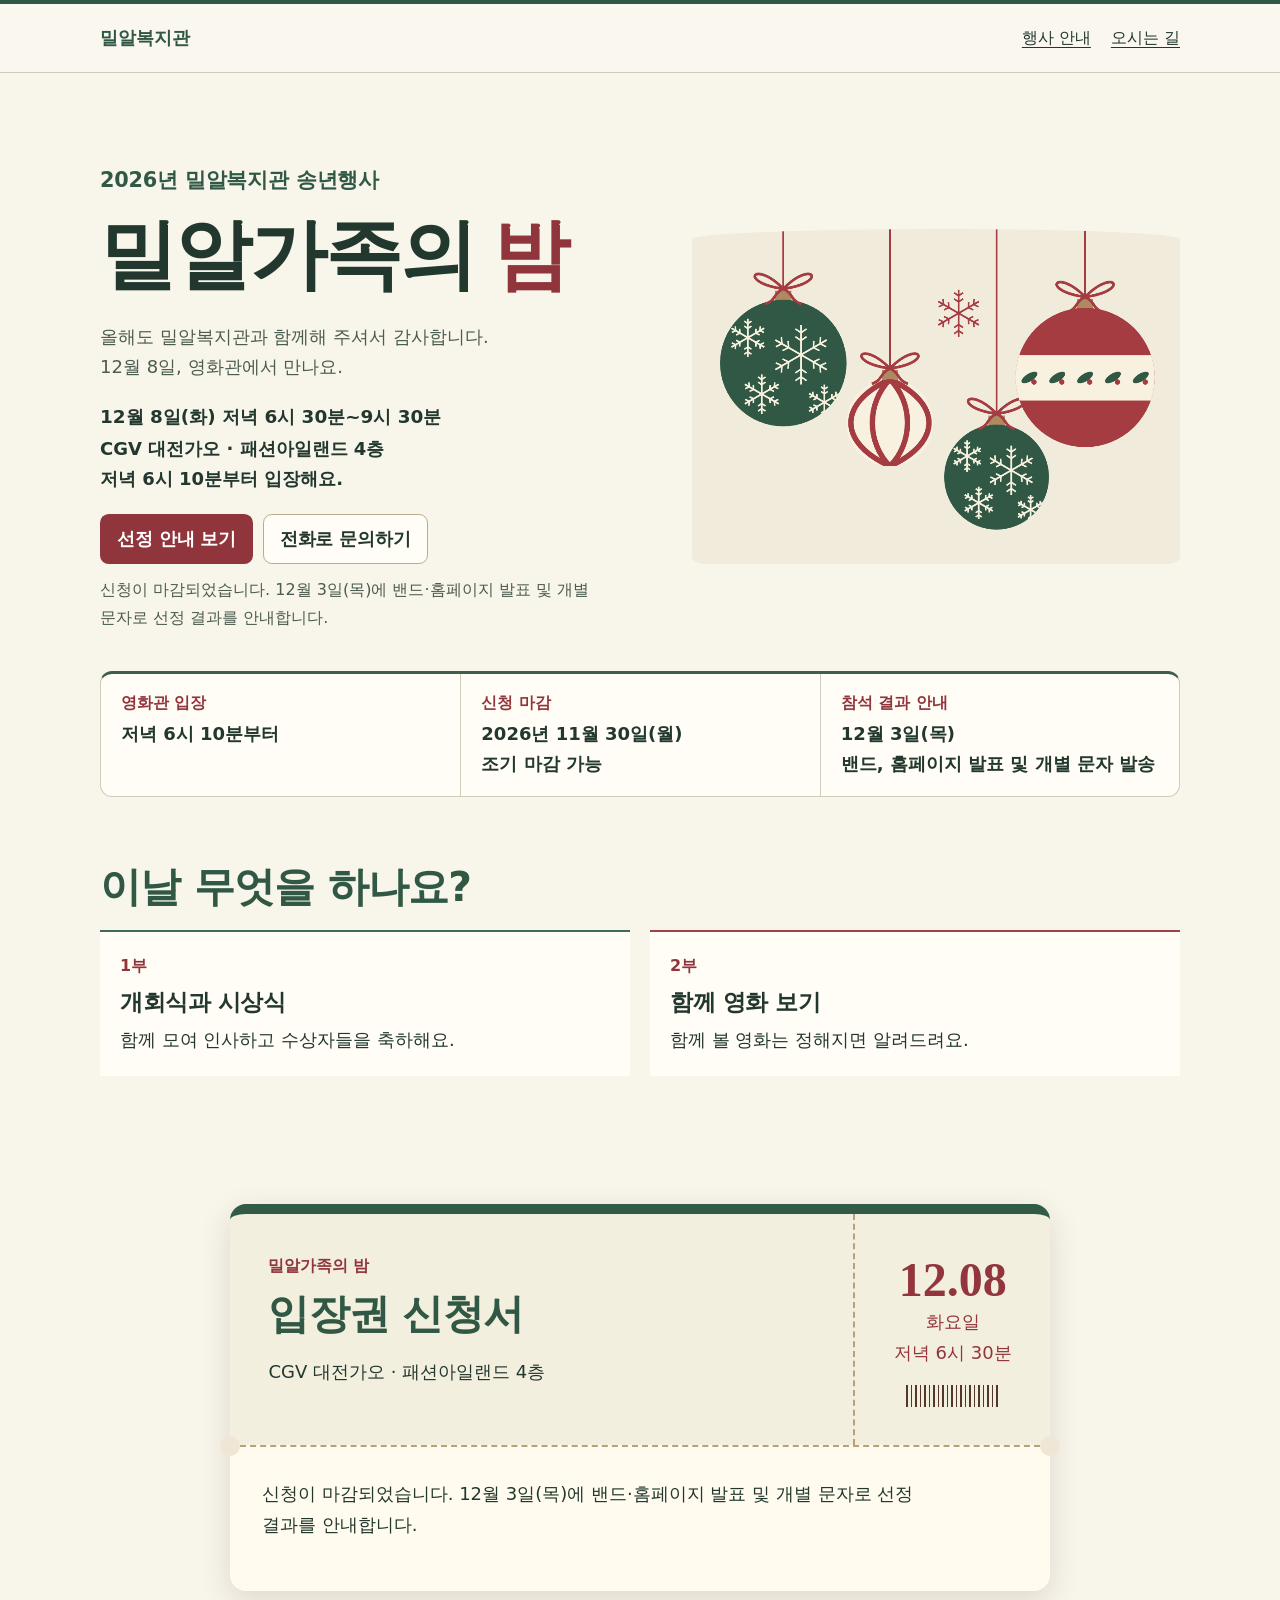
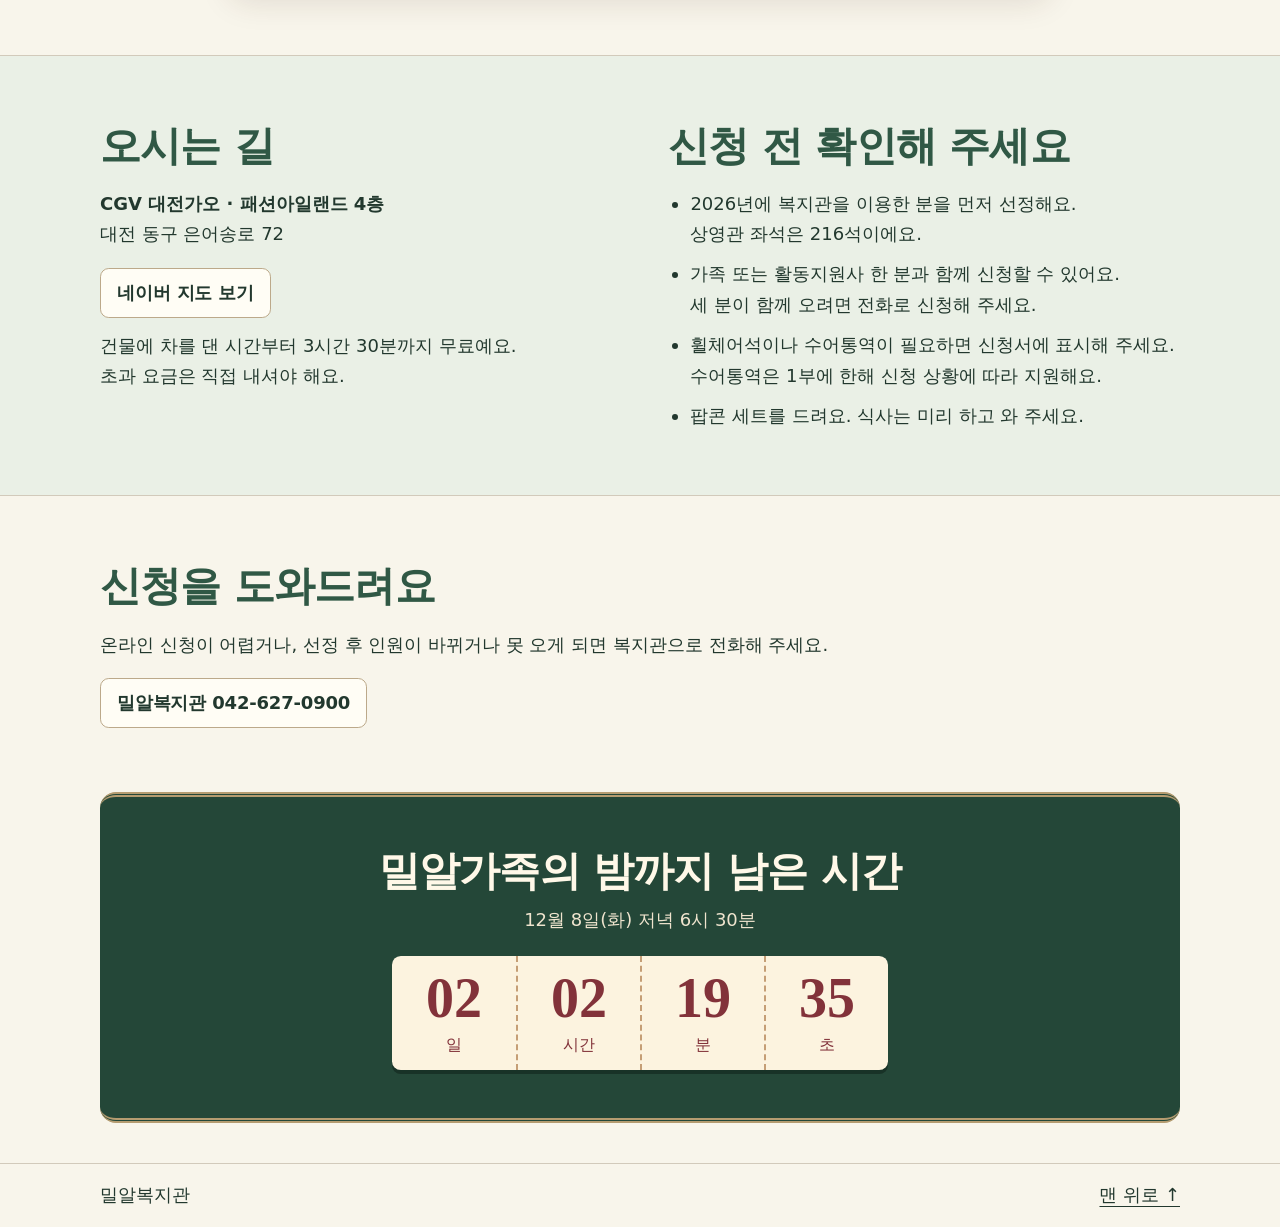
==== index.html @ 3f41487d "Add files via upload" ====
<!doctype html>
<html lang="ko">
<head>
<meta charset="utf-8">
<meta name="viewport" content="width=device-width, initial-scale=1">
<meta name="theme-color" content="#f8f3e9">
<title>밀알가족의 밤 | 밀알복지관</title>
<meta name="description" content="2026년 12월 8일, CGV 대전가오에서 열리는 밀알복지관 송년행사에 초대합니다.">
<link rel="stylesheet" href="./style.css">
<script defer src="./registration.js"></script>
<script defer src="./winter.js"></script>
<script defer src="./media.js"></script>
</head>
<body>
<a class="skip" href="#main">본문으로 건너뛰기</a>
<header><div class="wrap top">
<a class="brand" href="#main">밀알복지관</a>
<nav aria-label="행사 메뉴"><a href="#event">행사 안내</a><a href="#media" id="media-link" hidden>올해, 밀알에서</a><a href="#visit">오시는 길</a></nav>
</div></header>
<main id="main">
<section class="hero wrap" aria-labelledby="title">
<div class="intro">
<p class="eyebrow">2026년 밀알복지관 송년행사</p>
<h1 id="title">밀알가족의 <em>밤</em></h1>
<p class="welcome">올해도 밀알복지관과 함께해 주셔서 감사합니다.<br>12월 8일, 영화관에서 만나요.</p>
<p class="when"><time datetime="2026-12-08">12월 8일(화)</time> <span class="phrase">저녁 6시 30분~9시 30분</span></p>
<p class="where"><span class="phrase">CGV 대전가오</span> · <span class="phrase">패션아일랜드 4층</span><br>저녁 6시 10분부터 입장해요.</p>
<div class="actions"><a class="button primary" id="apply-link" href="#apply">참가 신청하기</a><a class="button outline" href="#contact">전화로 문의하기</a></div>
<p class="deadline">신청은 <strong>2026년 11월 30일(월)</strong>까지 받아요.</p>
</div>
<div class="art" id="cover">
<canvas id="ornaments" width="1080" height="740" aria-hidden="true"></canvas><span class="falling-snow" aria-hidden="true"><i style="--x:7%;--duration:18s;--delay:-2s;--size:4px;--rest:15%"></i><i style="--x:18%;--duration:21s;--delay:-13s;--size:5px;--rest:63%"></i><i style="--x:34%;--duration:19s;--delay:-5s;--size:3px;--rest:27%"></i><i style="--x:46%;--duration:23s;--delay:-18s;--size:4px;--rest:79%"></i><i style="--x:61%;--duration:22s;--delay:-9s;--size:5px;--rest:42%"></i><i style="--x:73%;--duration:18s;--delay:-3s;--size:3px;--rest:19%"></i><i style="--x:86%;--duration:25s;--delay:-17s;--size:4px;--rest:68%"></i><i style="--x:94%;--duration:20s;--delay:-11s;--size:4px;--rest:52%"></i><i style="--x:25%;--duration:22s;--delay:-17s;--size:4px;--rest:75%"></i><i style="--x:53%;--duration:21s;--delay:-8s;--size:4px;--rest:35%"></i><i style="--x:79%;--duration:24s;--delay:-5s;--size:4px;--rest:22%"></i></span>
</div>
</section>
<div class="wrap"><dl class="strip">
<div><dt>영화관 입장</dt><dd>저녁 6시 10분부터</dd></div>
<div><dt>신청 마감</dt><dd><span class="phrase">2026년 11월 30일(월)</span><br>조기 마감 가능</dd></div>
<div><dt>참석 결과 안내</dt><dd><span class="phrase">12월 3일(목)</span><br><span class="phrase">밴드, 홈페이지 발표</span> 및 <span class="phrase">개별 문자 발송</span></dd></div>
</dl></div>
<section class="section wrap" id="event">
<h2>이날 무엇을 하나요?</h2>
<div class="program">
<article><p class="eyebrow">1부</p><h3>개회식과 시상식</h3><p>함께 모여 인사하고 수상자들을 축하해요.</p></article>
<article><p class="eyebrow">2부</p><h3>함께 영화 보기</h3><p id="movie">함께 볼 영화는 정해지면 알려드려요.</p></article>
</div>
</section>
<section class="ticket" id="apply" aria-labelledby="apply-title"><div class="ticket-head"><div><p class="eyebrow">밀알가족의 밤</p><h2 id="apply-title">입장권 신청서</h2><p><span class="phrase">CGV 대전가오</span> · <span class="phrase">패션아일랜드 4층</span></p></div><div class="stub"><strong>12.08</strong><span>화요일</span><span>저녁 6시 30분</span><i aria-hidden="true"></i></div></div><div class="ticket-body"><p id="notice">올해 이용자를 먼저 선정해요. 12월 3일(목)에 밴드와 홈페이지에서 선정 결과를 확인할 수 있어요.<br>개별 문자도 보내드립니다.</p><form id="form-area" method="post" action="https://docs.google.com/forms/d/e/1FAIpQLSfbPXHgrAnpJnj77g9psraNRPGkMZUX_kT_nBM9PHZuruNJgg/formResponse"><input type="hidden" name="pageHistory" value="0"><input type="hidden" name="continue" value="1"><section class="fields"><h3>이용자 정보</h3><label class="field">1. 이용자 이름 (필수)<small></small><input type="text" name="entry.530636444" required></label><label class="field">2. 이용자 장애유형 (필수)<small>해당 없는 경우 ‘비장애’ 또는 ‘해당없음’이라고 표기바랍니다.</small><input type="text" name="entry.1333711119" required></label><label class="field">3. 이용자 생년월일 (필수)<small>예시) 1900.00.00 (동명이인 확인을 위함입니다. 정확하게 기재해주세요.)</small><input type="text" name="entry.592174419" required></label><label class="field">4. 이용자 연락처 (필수)<small>예시) 010-0000-0000 · 선정 결과, 기타 안내 사항을 받기 위한 연락처입니다.<br>잘못된 기재로 인한 불이익은 책임지지 않습니다.<br>문자 받을 번호를 한 번 더 확인해 주세요.</small><input type="tel" name="entry.850321320" required></label><fieldset><legend>5. 올해(2026년) 복지관 이용경험 (필수)</legend><label class="choice"><input type="radio" name="entry.1693191217" value="있다" required>있다</label><label class="choice"><input type="radio" name="entry.1693191217" value="없다" required>없다</label><label class="choice"><input type="radio" name="entry.1693191217" value="과거(~2025년) 이용경험이 있다(*선정시 우선순위에서 제외될 수 있습니다.)" required>과거(~2025년) 이용경험이 있다(*선정시 우선순위에서 제외될 수 있습니다.)</label></fieldset></section><section class="fields"><h3>참석 인원</h3><fieldset><legend>6. 참석인원 (필수)</legend><label class="choice"><input type="radio" name="entry.1695488251" value="1명" required>1명</label><label class="choice"><input type="radio" name="entry.1695488251" value="2명" required>2명</label></fieldset><p>세 분이 함께 오려면 복지관으로 전화해 주세요.</p><div id="companion"><fieldset><legend>6-1. 참석자(동행인 참석 여부) · 참석자에 모두 체크해 주세요. (최대 2명)</legend><label class="choice"><input type="checkbox" name="entry.256684460" value="본인">본인</label><label class="choice"><input type="checkbox" name="entry.256684460" value="가족">가족</label><label class="choice"><input type="checkbox" name="entry.256684460" value="활동지원사">활동지원사</label></fieldset><label class="field">6-2. 동행인 성명 및 관계 (선택)<small>예시1) 홍길동, 아버지 · 예시2) 김선녀, 활동지원사</small><input type="text" name="entry.2104585" ></label><label class="field">6-3. 동행인 연락처 (선택)<small>예시) 010-0000-0000 · 선정 결과, 기타 안내 사항을 받기 위한 연락처입니다.<br>잘못된 기재로 인한 불이익은 책임지지 않습니다.</small><input type="tel" name="entry.1223029764" ></label></div></section><section class="fields"><h3>편의지원과 작성자</h3><fieldset><legend>7. 편의제공 선택 (선택)</legend><label class="choice"><input type="radio" name="entry.1217678221" value="휠체어석 희망" >휠체어석 희망</label><label class="choice"><input type="radio" name="entry.1217678221" value="수어통역 지원(본 행사 1부에 한하여 제공 / 영화 상영시 지원 불가)" >수어통역 지원(본 행사 1부에 한하여 제공 / 영화 상영시 지원 불가)</label><label class="choice"><input type="radio" name="entry.1217678221" value="__other_option__">기타</label><label class="field">기타 내용<input name="entry.1217678221.other_option_response" data-other="entry.1217678221" disabled></label></fieldset><p>상영관 내 휠체어석 선택 시 원활한 입·퇴장을 위하여 부득이하게 앞 좌석에 배치될 수 있으니,<br>양해 부탁드립니다. 수어통역 지원은 접수 결과에 따라 변경될 수 있습니다.<br>기타 사항 요청 시 상황에 따라 제공이 어려울 수 있습니다.</p><fieldset><legend>신청서 작성자 (신청 관련 추가 확인 필요시 연락하기 위함입니다.) (필수)</legend><label class="choice"><input type="radio" name="entry.705090233" value="본인(이용자)" required>본인(이용자)</label><label class="choice"><input type="radio" name="entry.705090233" value="동행인(가족 또는 활동지원사)" required>동행인(가족 또는 활동지원사)</label><label class="choice"><input type="radio" name="entry.705090233" value="__other_option__">기타</label><label class="field">기타 내용<input name="entry.705090233.other_option_response" data-other="entry.705090233" disabled></label></fieldset></section><section class="fields"><h3>동의 안내</h3><p><strong>개인정보 수집 및 활용에 대한 안내</strong><br>개인정보 수집 주체: 밀알복지관<br>개인정보 수집항목: 성명, 연락처, 장애유형, 동행인 정보 등 기타 신청을 위한 필수정보<br>개인정보 수집 및 활용목적: 참여자 접수, 선정, 참석자 개별 안내<br>개인정보 보유 및 이용기간: 수집일 ~ 목적달성시</p><p>상기 동의를 거부할 권리가 있으나, 수집 및 활용에 동의하지 않을 경우 ‘밀알가족의 밤’ 참석이 불가합니다.</p><fieldset><legend>개인정보 수집과 이용에 동의하나요? (필수)</legend><label class="choice"><input type="radio" name="entry.174394973" value="네, 동의합니다." required>네, 동의합니다.</label><label class="choice"><input type="radio" name="entry.174394973" value="아니요, 동의하지 않습니다." required>아니요, 동의하지 않습니다.</label></fieldset><details><summary>사진 촬영·배포 및 판권 안내 전문 보기</summary><ol>
<li>본인은 촬영된 사진(들)을 홍보 및 첨부자료로 사용하는 것을 동의합니다.</li>
<li>본인은 촬영자나 촬영된 사진을 소유한 밀알복지관에 어떤 매체(인터넷, 신문, 잡지, 기타 매체 등)에 글, 그림 또는 전체나 일부로 사용되는 등 사용 및 배포 방법이나 형태 그리고 국적에 관계없이 사진(들)을 사용할 권리(소유 및 저작, 판권 등을 포함)를 부여합니다.</li>
<li>본인은 이 사진(들)의 판권 및 소유권을 주장하지 않는다는 점에 대해 동의하며, 상기 내용에 의거 모든 소유권 및 저작 및 판권 등이 밀알복지관에 있음을 인정합니다.</li>
<li>본인은 위의 내용에 따라 추후 초상권과 관련하여, 밀알복지관을 상대로 일체의 소송을 제기하지 않을 것에 대해 동의합니다.(단, 본인의 개인사유로 인한 삭제요청 시에는 가능합니다.)</li></ol></details><fieldset><legend>사진 촬영·활용에 동의하나요? (선택)</legend><label class="choice"><input type="radio" name="entry.2069419241" value="네, 동의합니다." >네, 동의합니다.</label><label class="choice"><input type="radio" name="entry.2069419241" value="아니오, 동의하지 않습니다." >아니오, 동의하지 않습니다.</label></fieldset></section><section class="fields"><h3>행사 유의사항 확인 (필수)</h3><p>행사 진행에 대한 유의사항에 대해 확인하였으며, 이를 적극 준수할 것에 동의합니다.<br>해당 사항에 대해 미준수 시, 밀알가족의 밤 참여자 선정 시 및 선정 후에도<br>참여 대상에서 제외될 수 있음을 확인하였습니다.</p><label class="choice"><input type="checkbox" required name="entry.1217291641" value="네, 확인하였습니다.">주차는 입차 후 3시간 30분까지 무료이고 초과 요금은 직접 내요.</label><label class="choice"><input type="checkbox" required name="entry.350486902" value="네, 확인하였습니다.">이용자 한 명과 가족 또는 활동지원사 한 명까지 온라인으로 신청해요.</label><label class="choice"><input type="checkbox" required name="entry.524204542" value="네, 확인하였습니다.">간단히 식사하고 와 주세요. 팝콘 세트를 드려요.</label><label class="choice"><input type="checkbox" required name="entry.431354746" value="네, 확인하였습니다.">저녁 6시 10분부터 6시 30분 사이에 입장해요.</label><label class="choice"><input type="checkbox" required name="entry.263095926" value="네, 확인하였습니다."><span>선정된 이후 참석 인원이 줄거나 불참하면 반드시 기관에 연락해 주세요.<br>좌석 배치 변경과 대기자 안내를 위해 필요합니다.</span></label></section><p>다음 화면에서 복지관 신청서의 마지막 단계까지 진행해 주세요.</p><button class="button primary" type="submit">다음 단계로</button></form></div></section>
<section class="section media-bg" id="media" hidden><div class="wrap"><h2>올해, 밀알에서</h2><div id="gallery"></div></div></section>
<section class="section logistics"><div class="wrap two">
<div id="visit"><h2>오시는 길</h2><p><strong><span class="phrase">CGV 대전가오</span> · <span class="phrase">패션아일랜드 4층</span></strong><br>대전 동구 은어송로 72</p><a class="button outline" href="https://map.naver.com/p/search/CGV%20대전가오">네이버 지도 보기</a><p>건물에 차를 댄 시간부터 3시간 30분까지 무료예요.<br>초과 요금은 직접 내셔야 해요.</p></div>
<div><h2>신청 전 확인해 주세요</h2><ul>
<li>2026년에 복지관을 이용한 분을 먼저 선정해요.<br>상영관 좌석은 216석이에요.</li>
<li>가족 또는 활동지원사 한 분과 함께 신청할 수 있어요.<br>세 분이 함께 오려면 전화로 신청해 주세요.</li>
<li>휠체어석이나 수어통역이 필요하면 신청서에 표시해 주세요. 수어통역은 1부에 한해 신청 상황에 따라 지원해요.</li>
<li>팝콘 세트를 드려요. 식사는 미리 하고 와 주세요.</li>
</ul></div></div></section>
<section class="section wrap" id="contact">
<h2>신청을 도와드려요</h2>
<p>온라인 신청이 어렵거나, 선정 후 인원이 바뀌거나 못 오게 되면 복지관으로 전화해 주세요.</p>
<a class="button outline" href="tel:042-627-0900">밀알복지관 042-627-0900</a>
</section>
<section class="section wrap countdown" id="countdown"><h2>밀알가족의 밤까지 남은 시간</h2><time datetime="2026-12-08T18:30:00+09:00">12월 8일(화) 저녁 6시 30분</time><div id="clock" role="timer" aria-live="off" hidden><span class="clock-cell"><b></b><small>일</small></span><span class="clock-cell"><b></b><small>시간</small></span><span class="clock-cell"><b></b><small>분</small></span><span class="clock-cell"><b></b><small>초</small></span></div></section>
</main>
<footer><div class="wrap">밀알복지관 <a href="#main">맨 위로 ↑</a></div></footer>
</body>
</html>
---- style.css ----
:root {
  color-scheme: light;
  --paper: #f8f3e9;
  --ink: #282619;
  --muted: #5a5243;
  --brick: #812e28;
  --line: #ddcdb5;
  --white: #fffcf6;
}
* { box-sizing: border-box; }
html { scroll-padding-top: 1.5rem; }
body {
  margin: 0;
  background: var(--paper);
  color: var(--ink);
  font: 1.125rem/1.7 "Noto Sans KR", "Malgun Gothic", "Apple SD Gothic Neo", system-ui, sans-serif;
  font-stretch: normal;
  letter-spacing: 0;
  word-break: keep-all;
  overflow-wrap: anywhere;
}
[hidden] { display: none !important; }
a { color: inherit; text-underline-offset: .25em; }
a:focus-visible, video:focus-visible { outline: 3px solid #195754; outline-offset: 4px; }
.skip { position: absolute; top: 0; left: 1rem; transform: translateY(-110%); background: white; padding: .5rem; z-index: 2; }
.skip:focus { transform: none; }
.wrap { width: min(1080px, calc(100% - 3rem)); margin-inline: auto; }
header { border-bottom: 1px solid var(--line); }
.top { min-height: 68px; display: flex; align-items: center; justify-content: space-between; gap: .75rem 1.5rem; flex-wrap: wrap; }
.brand { font-weight: 800; text-decoration: none; color: var(--brick); }
nav { display: flex; gap: .25rem 1.25rem; flex-wrap: wrap; }
nav a { font-size: 1rem; min-height: 44px; display: inline-flex; align-items: center; }
.hero { display: grid; grid-template-columns: 1.08fr 1fr; align-items: center; gap: clamp(2rem, 5vw, 5rem); padding-block: clamp(2.5rem, 7vw, 5.75rem) 2.5rem; }
.eyebrow { font-weight: 750; color: var(--brick); font-size: 1rem; margin: 0 0 .5rem; }
h1, h2, h3, p { margin-top: 0; }
h1, h2, h3 { line-height: 1.3; letter-spacing: -.02em; text-wrap: balance; }
h1 { letter-spacing: -.025em; }
.eyebrow, .button, .fields legend { letter-spacing: -.01em; }
.when, .strip dd, .stub, .clock-cell { font-variant-numeric: tabular-nums; }
h1 { font-size: clamp(2.65rem, 6vw, 5.45rem); margin-bottom: 1rem; }
h1 em { color: var(--brick); font-style: normal; }
h2 { font-size: clamp(1.8rem, 4vw, 2.55rem); margin-bottom: 1rem; }
h3 { font-size: 1.45rem; margin-bottom: .5rem; }
.welcome { color: var(--muted); }
.when { font-size: 1.15rem; font-weight: 800; margin-bottom: .1rem; }
.where { margin-bottom: 1.2rem; font-weight: 650; }
.actions { display: flex; flex-wrap: wrap; gap: .6rem; }
.button { display: inline-flex; align-items: center; justify-content: center; gap: .55rem; min-height: 50px; padding: .55rem 1rem; border: 1px solid transparent; border-radius: .55rem; text-decoration: none; font-weight: 730; text-align: center; }
.primary { background: var(--brick); color: white; }
.primary:hover { background: #67221d; }
.outline { background: var(--white); border-color: #bca98a; }
.outline:hover { background: #f0e2ca; }
.deadline { margin: .75rem 0 0; color: var(--muted); font-size: 1rem; }
.art img { width: 100%; height: auto; display: block; border-radius: 1rem; }
.cinema { position: relative; aspect-ratio: 1.2; overflow: hidden; isolation: isolate; border: 1px solid #6d3c31; border-radius: 1rem; background: #402621; box-shadow: 0 16px 35px #51321822; }
.screen { position: absolute; inset: 16% 17% 27%; border: 6px solid #593b30; border-radius: 7px; overflow: hidden; background: #f4d89f; }
.screen i { position: absolute; width: 24%; aspect-ratio: 1; top: 18%; left: 39%; border-radius: 50%; background: #f9ebbf; }
.screen b { position: absolute; inset: 40% -15% -28%; background: #a96e50; clip-path: polygon(0 77%, 29% 22%, 46% 42%, 64% 12%, 100% 62%, 100% 100%, 0 100%); }
.curtain { position: absolute; top: 0; bottom: 13%; width: 26%; background: repeating-linear-gradient(86deg,#6e2927 0 23px,#782d29 23px 44px,#642323 44px 49px); clip-path: polygon(0 0,100% 0,83% 37%,64% 63%,57% 100%,0 100%); }
.right { right: 0; transform: scaleX(-1); }
.seats { position: absolute; inset: auto 12% -4%; display: flex; gap: 4%; height: 23%; justify-content: center; }
.seats span { width: 23%; background: #70322b; border: 4px solid #321d1b; border-radius: 42% 42% 12% 12%; }
.seats span:nth-child(even) { background: #8a4033; }
.strip { display: grid; grid-template-columns: repeat(3, 1fr); margin: 0; background: var(--white); border: 1px solid var(--line); border-radius: .75rem; }
.strip div { padding: 1rem 1.25rem; }
.strip div + div { border-left: 1px solid var(--line); }
dt { color: var(--brick); font-weight: 750; font-size: .98rem; }
dd { margin: .15rem 0 0; font-weight: 700; }
.section { padding-block: clamp(2rem, 5vw, 4rem); }
.program, .two { display: grid; grid-template-columns: repeat(2, minmax(0, 1fr)); gap: 1.25rem; }
.program article { border-top: 2px solid #b27960; background: var(--white); padding: 1.25rem; }
.program article p:last-child { margin-bottom: 0; }
.logistics, .media-bg { border-block: 1px solid var(--line); background: #f2e8d8; }
.two { gap: 2rem 3.5rem; }
#visit .button { margin-bottom: .8rem; }
ul { padding-left: 1.4rem; margin-block: 0; }
li + li { margin-top: .6rem; }
#gallery { display: grid; grid-template-columns: repeat(auto-fit, minmax(min(100%, 280px), 1fr)); gap: 1.25rem; }
figure { margin: 0; min-width: 0; }
figure img, video { display: block; width: 100%; border-radius: .6rem; height: auto; background: #312620; }
figcaption { margin-top: .45rem; }
footer { border-top: 1px solid var(--line); }
footer .wrap { display: flex; justify-content: space-between; gap: 1rem; padding-block: 1rem; }
@media (max-width: 690px) {
  .wrap { width: calc(100% - 2rem); }
  .hero, .strip, .program, .two { grid-template-columns: 1fr; }
  .hero { gap: 1.5rem; }
  .strip div + div { border-left: 0; border-top: 1px solid var(--line); }
}
@media (max-width: 360px) {
  .actions .button { width: 100%; }
}

.booking { background: #f0e6d6; }
.booking header { background: var(--paper); }
.ticket { width: min(820px, calc(100% - 2rem)); margin: clamp(1rem, 5vw, 4rem) auto; background: #fffbef; border-radius: 1rem; box-shadow: 0 10px 32px #45241922; }
.ticket-head { display: grid; grid-template-columns: minmax(0, 1fr) auto; align-items: stretch; border-top: .65rem solid var(--brick); border-radius: 1rem 1rem 0 0; }
.ticket-head > div { padding: clamp(.9rem, 4vw, 2.4rem); }
.ticket h1 { font-size: clamp(2rem, 5vw, 3.6rem); }
.ticket-head p:last-child { margin: 0; }
.stub { border-left: 2px dashed #bd9f76; color: var(--brick); display: flex; align-items: center; justify-content: center; flex-direction: column; }
.stub strong { font: bold clamp(1.65rem, 4vw, 3rem) Georgia, serif; }
.stub i { width: 80%; height: 1.4rem; margin-top: 1rem; background: repeating-linear-gradient(90deg,#53372b 0 2px,transparent 2px 5px,#53372b 5px 6px,transparent 6px 9px); }
.ticket-body { position: relative; border-top: 2px dashed #bd9f76; padding: clamp(.75rem, 3vw, 2rem); }
.ticket-body::before,.ticket-body::after { content: ''; position: absolute; top: -11px; width: 20px; height: 20px; border-radius: 50%; background: #f0e6d6; }
.ticket-body::before { left: -10px; } .ticket-body::after { right: -10px; }
.ticket iframe { width: 100%; height: 78vh; min-height: 410px; display: block; border: 1px solid var(--line); margin: 1rem 0; background: white; }
@media(max-width:480px){.stub{font-size:.9rem}.ticket-head>div{padding:.85rem}.ticket{width:calc(100% - 1rem)}}

.fields { margin: 1.7rem 0; padding: 1rem 0; border-top: 1px solid var(--line); }
.fields h3 { color: var(--brick); }
.field, .choice { display: block; margin: .5rem 0; }
.field small { display: block; color: var(--muted); }
.field input { display: block; width: min(100%, 32rem); padding: .65rem; font: inherit; border: 1px solid #917f68; border-radius: .4rem; }
.fields fieldset { border: 0; padding: 0; margin: 1.4rem 0; min-width: 0; }
.fields legend { font-weight: 750; }
.choice { padding: .5rem; border: 1px solid var(--line); border-radius: .4rem; }
.choice input { width: 1.15rem; height: 1.15rem; margin-right: .7rem; accent-color: var(--brick); }
.choice:has(:checked) { background: #f2e6ce; }
.ticket button { font: inherit; font-weight: bold; cursor: pointer; }

.countdown {
  margin-bottom: 2.5rem; padding: clamp(1.4rem, 5vw, 3rem) .75rem;
  text-align: center; border-radius: 1rem; color: #fff6df; background: #542b2a;
  border-block: 5px double #d4ad82;
}
.countdown h2 { margin-bottom: .4rem; }
.countdown time { color: #f0d4b0; }
#clock {
  display: grid; grid-template-columns: repeat(4, minmax(0, 1fr));
  width: min(100%, 31rem); margin: 1.3rem auto 0; border-radius: .55rem;
  background: #fff3d9; color: #572a28; box-shadow: 0 4px 0 #341c1b;
}
.clock-cell { padding: .65rem .1rem; }
.clock-cell + .clock-cell { border-left: 2px dashed #c59e76; }
.clock-cell b { display: block; font: bold clamp(1.85rem, 7vw, 3.5rem)/1.12 Georgia, serif; font-variant-numeric: lining-nums tabular-nums; }
.clock-cell small { font-size: 1rem; }
#clock.event-status { display: block; padding: .8rem; font-weight: bold; }

/* Winter invitation */
:root { --paper:#f8f5eb; --white:#fffdf5; --ink:#22382e; --muted:#4c5c50; --brick:#91353c; --line:#d2cabb; }
header { background:#faf7ef; border-top:4px solid #305845; }
.brand, .intro .eyebrow, h2, .fields legend { color:#305845; }
.intro .eyebrow { font-size:clamp(1.125rem,1.8vw,1.3rem); }
.hero h1 { font-family:"Nanum Myeongjo","Batang","AppleMyungjo",serif; }
#ornaments { display:block; width:100%; height:auto; background:#f1ebdc; border-radius:52% 48% 3% 3% / 3% 3% 2% 2%; }
.strip { border-top:3px solid #405d49; }
.program article { border-top-color:#416a53; }
.program article:nth-child(2) { border-top-color:#9d4248; }
.logistics,.media-bg { background:#eaf0e6; }
.ticket { background:#fffbef; }
.ticket-head { background:#f3efdf; border-top-color:#315b47; }
.stub { color:#92353c; }
.choice:has(:checked) { background:#e4eddf; border-color:#51745b; }
.fields h3 { color:#315b47; }
.countdown { background:#244738; color:#fff8e8; border-color:#b59c70; }
.countdown h2 { color:#fff8e8; }
.countdown time { color:#efe4ce; }
#clock { background:#fcf3df; color:#82323a; box-shadow:0 4px 0 #183227; }

#cover { position: relative; }
.falling-snow { position: absolute; inset: 0; overflow: hidden; border-radius: inherit; pointer-events: none; }
.falling-snow i {
  position: absolute; top: -6%; left: var(--x); width: var(--size); height: var(--size);
  border-radius: 50%; background: #fffefa; box-shadow: 0 0 1px #799382;
  animation: snow-drift var(--duration) linear var(--delay) infinite;
}
@keyframes snow-drift {
  0% { top: -6%; transform: translateX(0); opacity: 0; }
  12% { opacity: .82; }
  55% { transform: translateX(9px); }
  88% { opacity: .82; }
  100% { top: 104%; transform: translateX(4px); opacity: 0; }
}
@media (prefers-reduced-motion: reduce) {
  .falling-snow i { animation: none; top: var(--rest); opacity: .75; }
}

/* Keep short schedule details together and wrap longer guidance by phrase. */
.phrase, .when time, .deadline strong { display: inline-block; max-width: 100%; }
.welcome, .where, .strip dd, .program p { text-wrap: balance; }
.ticket-body p, .fields small, .fields li, .choice, .logistics li, #contact p { text-wrap: pretty; }
.choice { display: grid; grid-template-columns: 1.25rem minmax(0, 1fr); align-items: start; gap: .55rem; }
.choice input { margin: .32rem 0 0; }
@media (max-width: 420px) {
  .when time { display: block; }
}
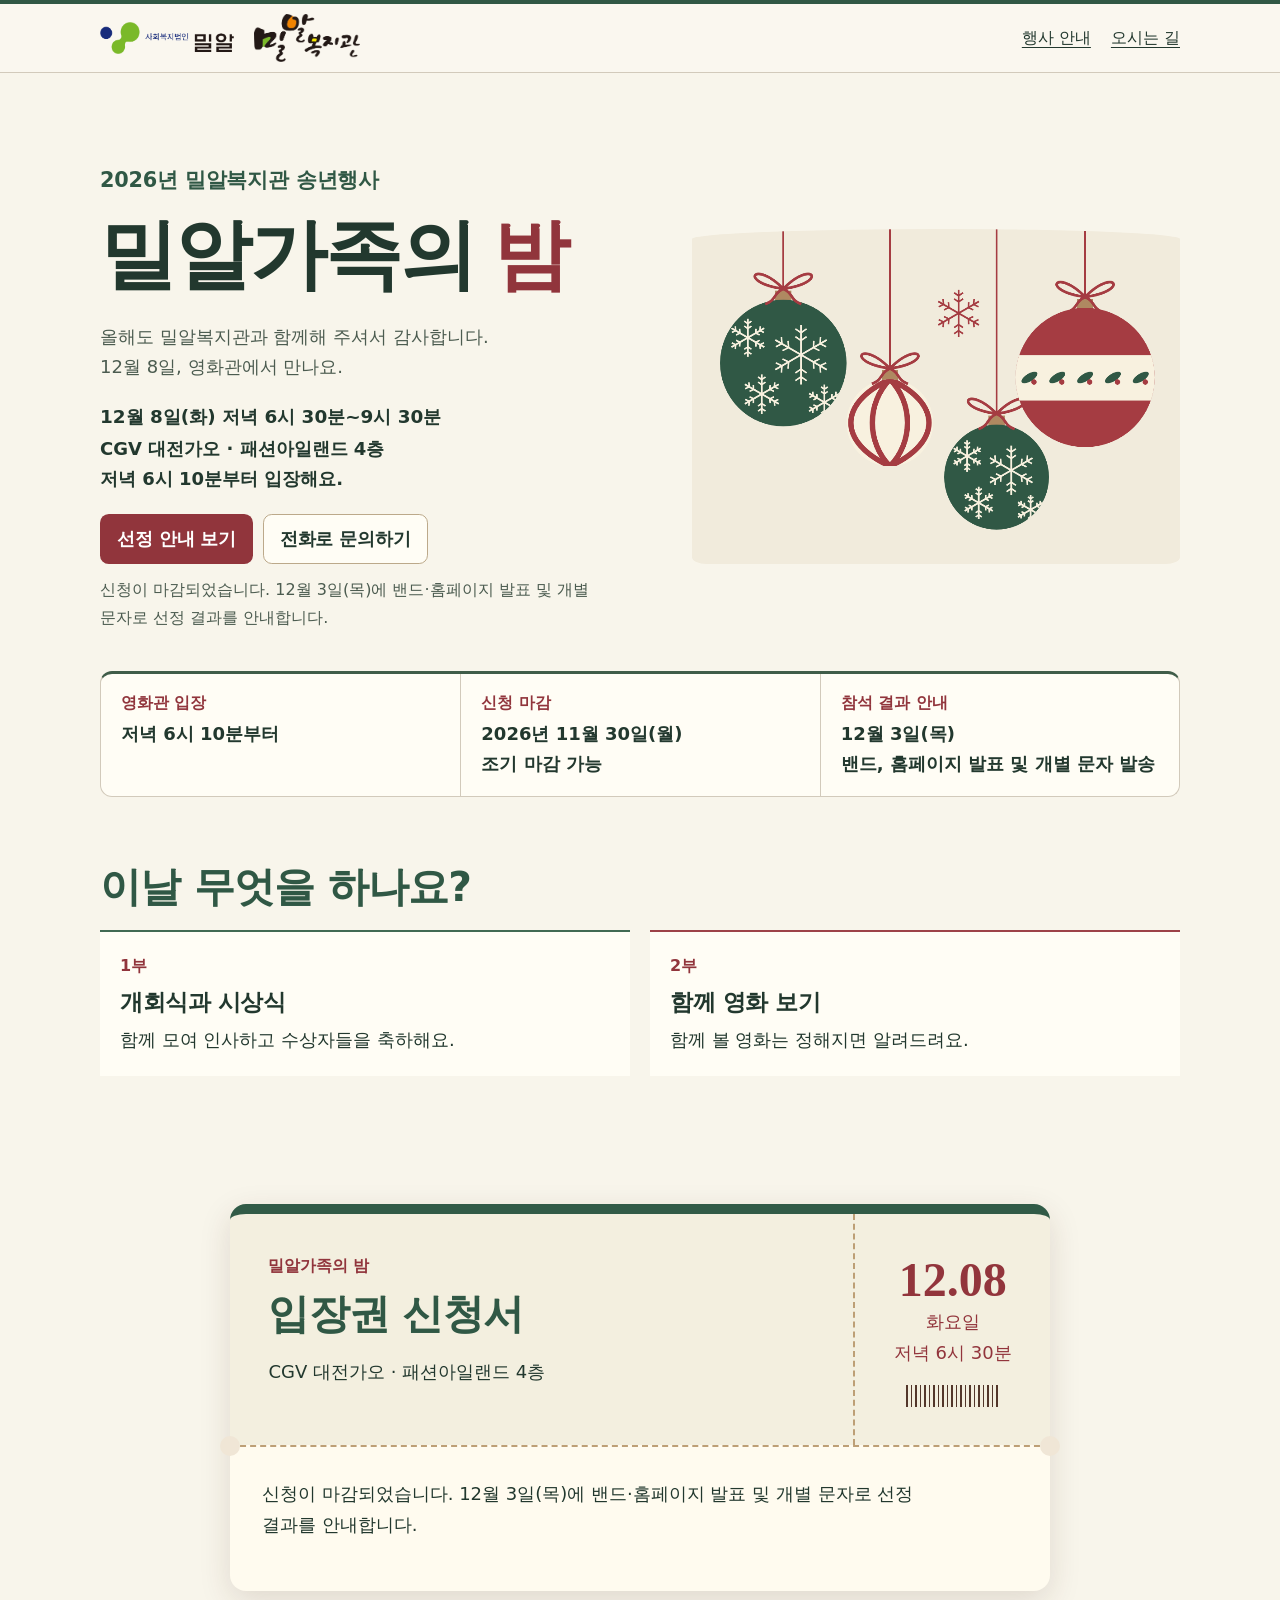
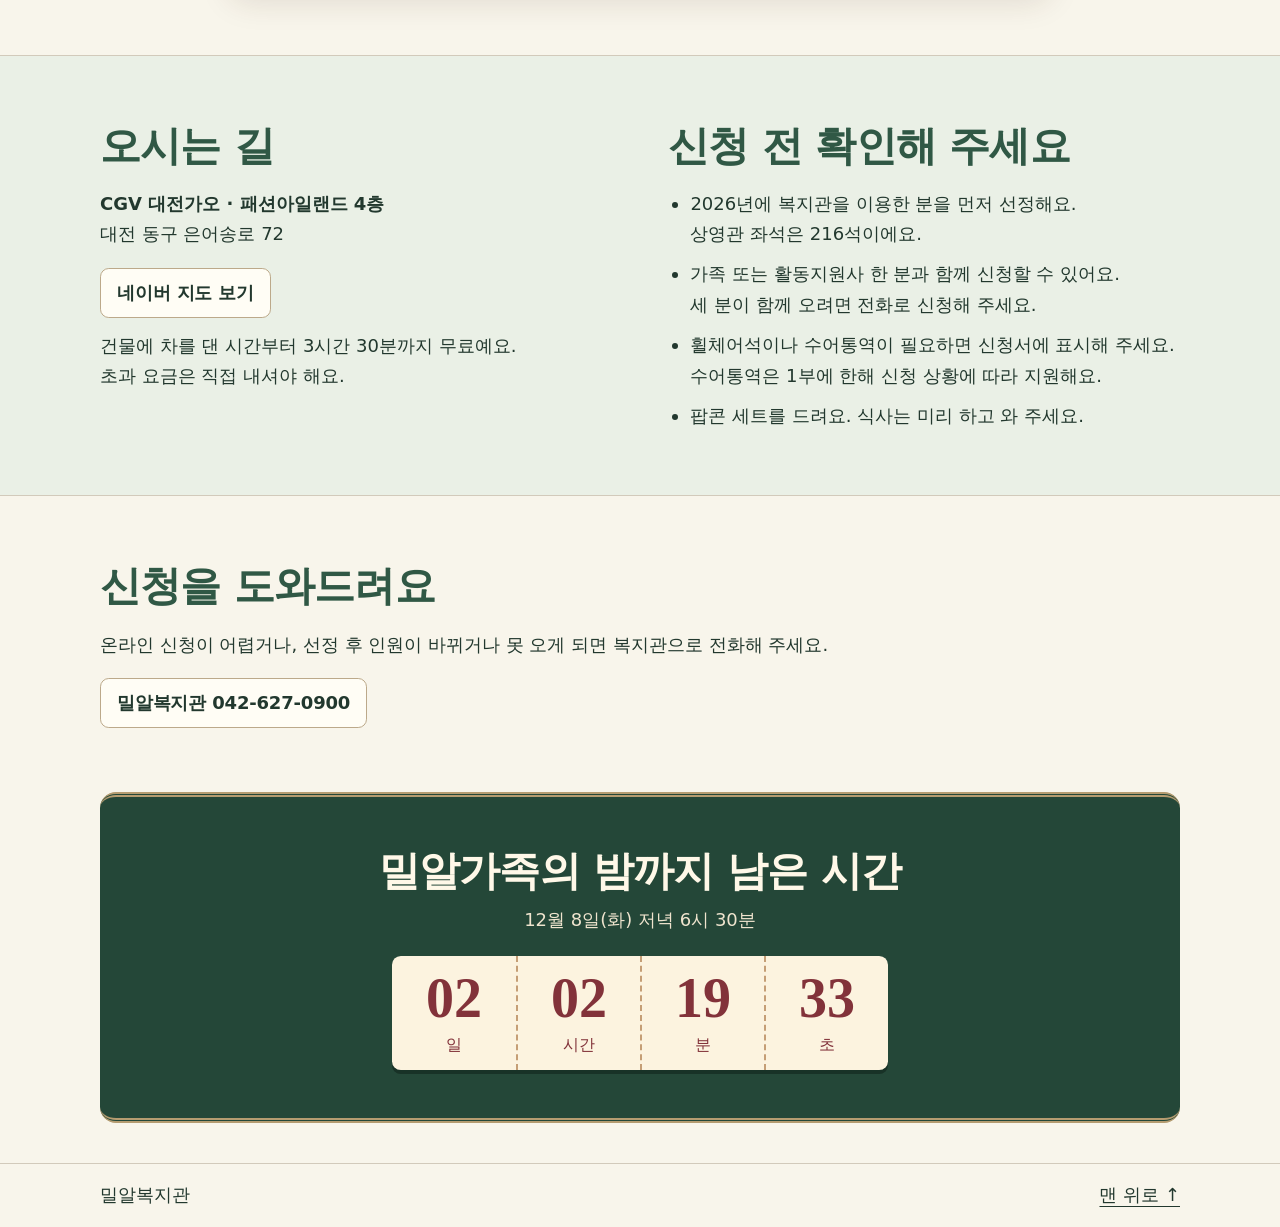
==== commit 7c3eba32: "Add files via upload" ====
--- a/index.html
+++ b/index.html
@@ -14,7 +14,7 @@
 <body>
 <a class="skip" href="#main">본문으로 건너뛰기</a>
 <header><div class="wrap top">
-<a class="brand" href="#main">밀알복지관</a>
+<a class="brand header-logos" href="#main"><img src="./milal-foundation.png" alt="사회복지법인 밀알"><img src="./milal-center.png" alt="밀알복지관"></a>
 <nav aria-label="행사 메뉴"><a href="#event">행사 안내</a><a href="#media" id="media-link" hidden>올해, 밀알에서</a><a href="#visit">오시는 길</a></nav>
 </div></header>
 <main id="main">
--- a/style.css
+++ b/style.css
@@ -185,3 +185,8 @@
 @media (max-width: 420px) {
   .when time { display: block; }
 }
+
+.header-logos { display:inline-flex; align-items:center; gap:clamp(.65rem, 2vw, 1.25rem); max-width:100%; min-height:48px; }
+.header-logos img { display:block; height:auto; object-fit:contain; }
+.header-logos img:first-child { width:clamp(94px, 22vw, 134px); }
+.header-logos img:last-child { width:clamp(82px, 18vw, 106px); }
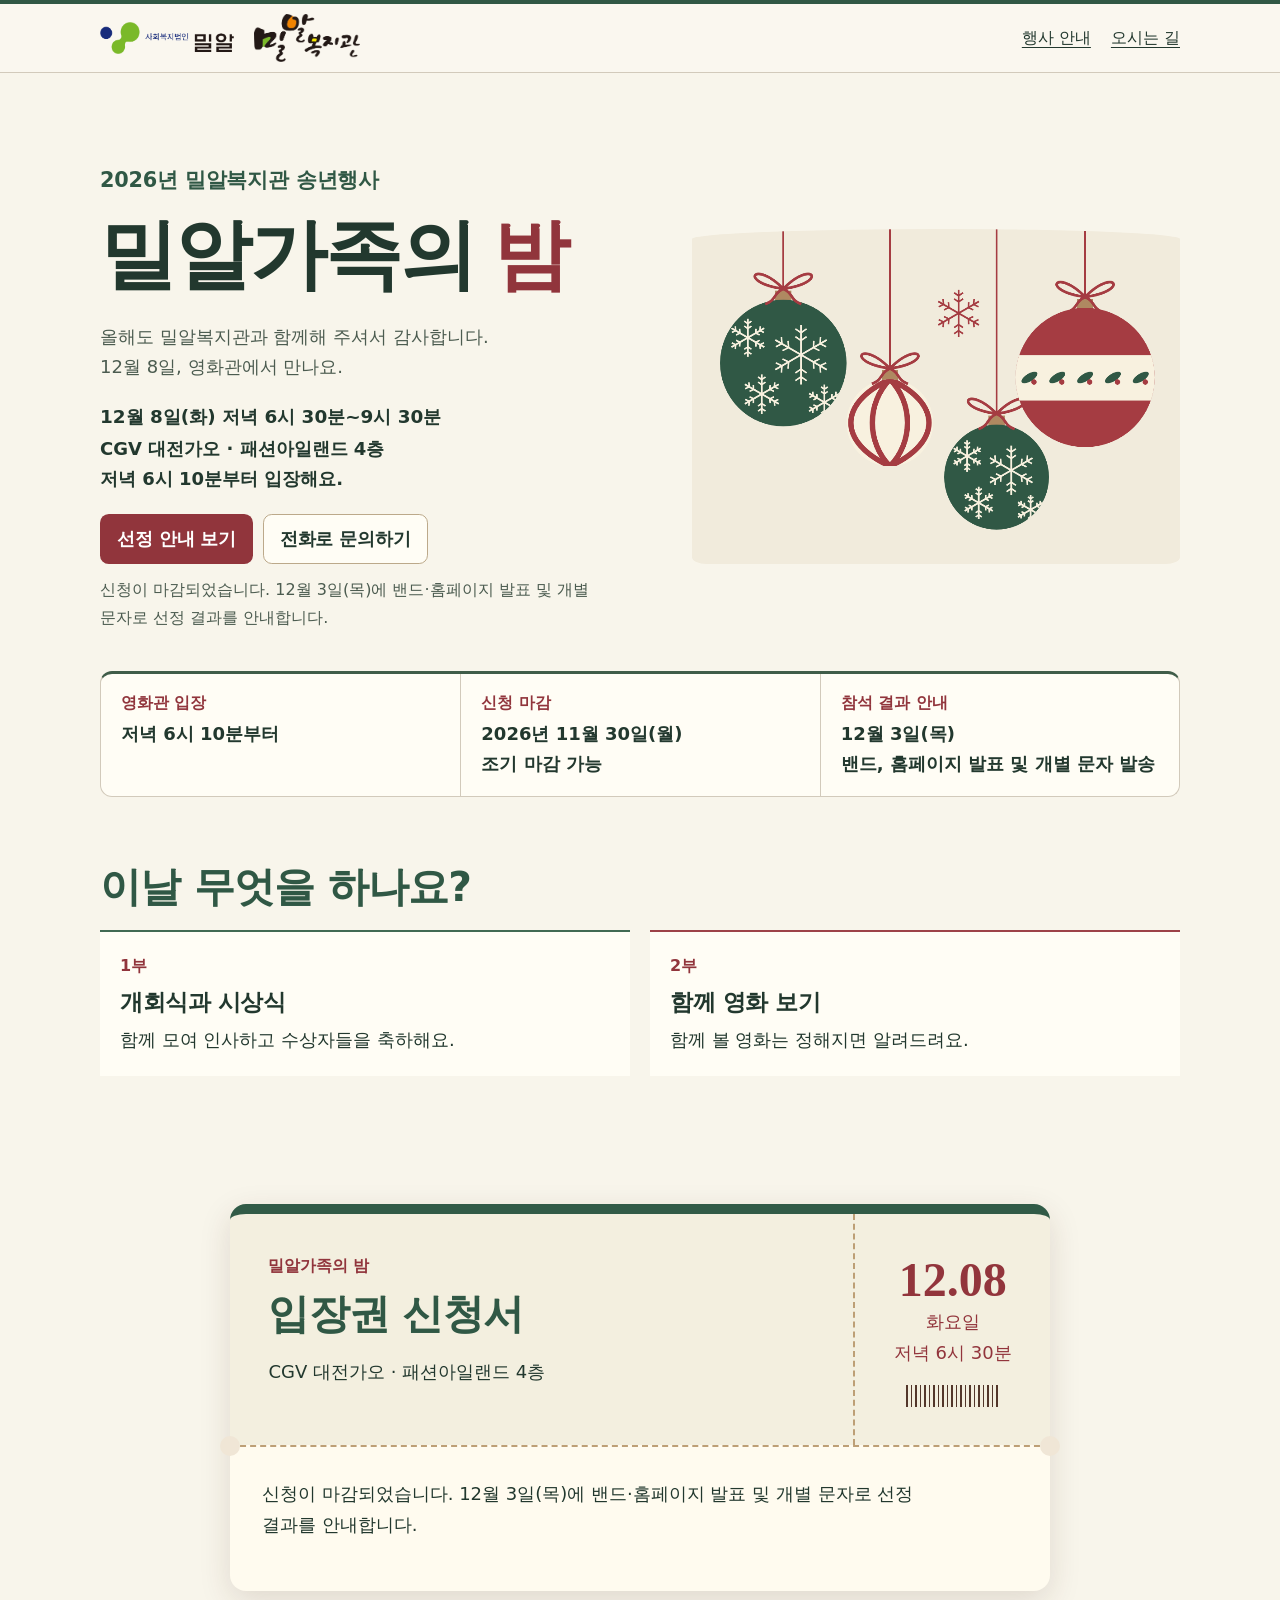
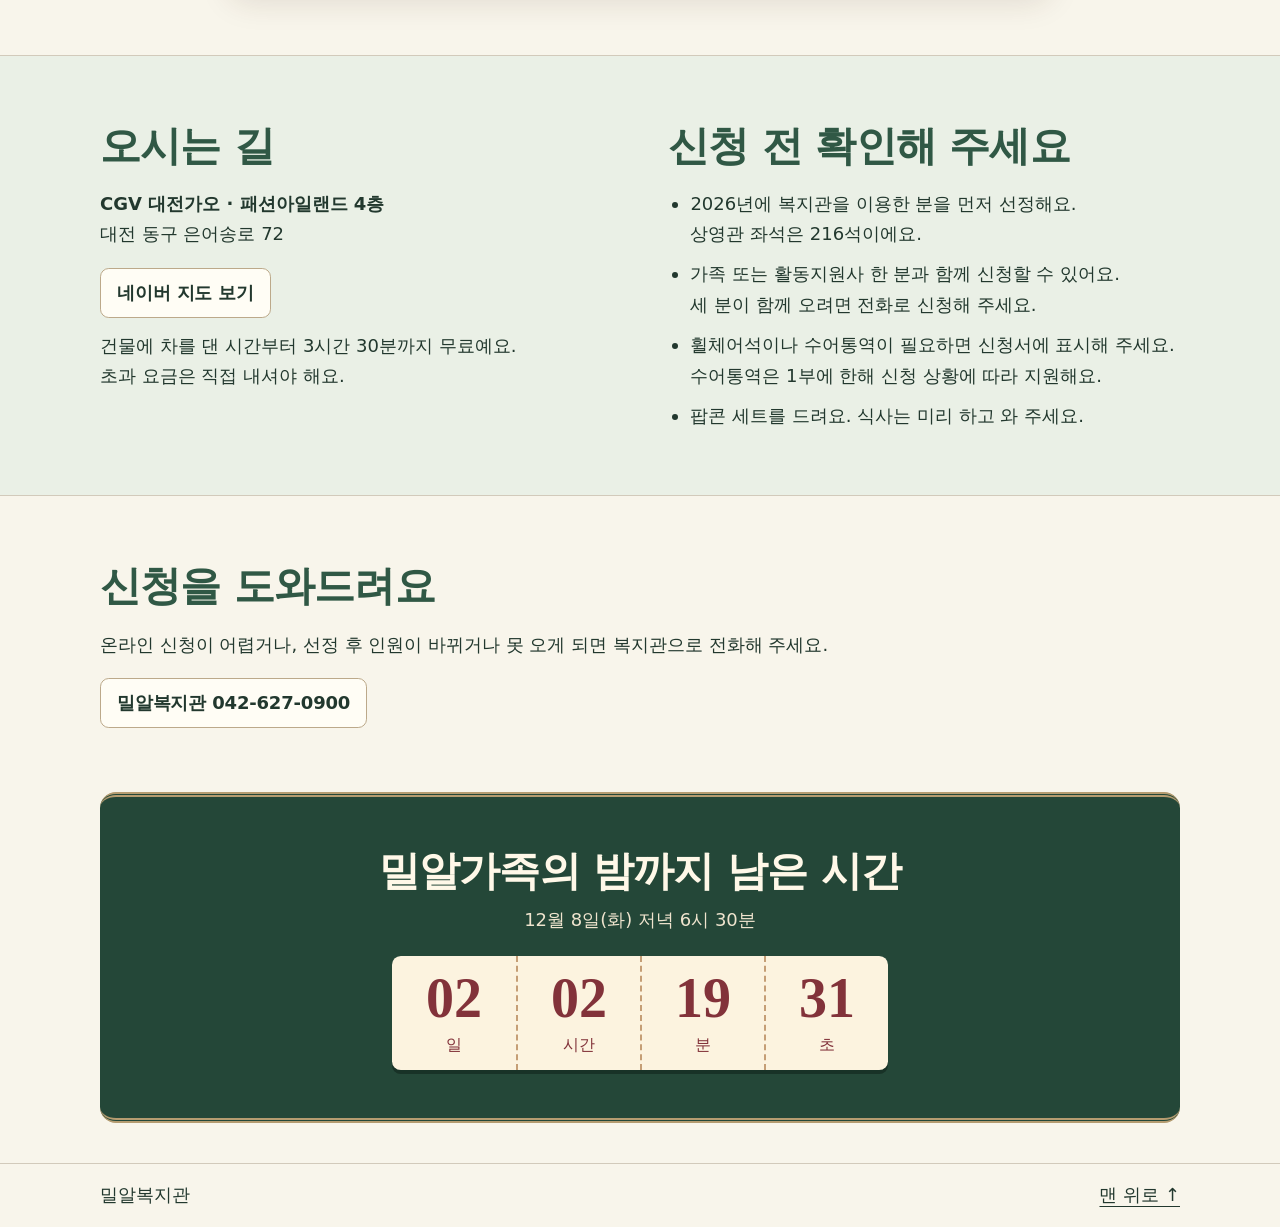
==== commit c8310960: "Add files via upload" ====
--- a/index.html
+++ b/index.html
@@ -4,7 +4,16 @@
 <meta charset="utf-8">
 <meta name="viewport" content="width=device-width, initial-scale=1">
 <meta name="theme-color" content="#f8f3e9">
-<title>밀알가족의 밤 | 밀알복지관</title>
+<title>밀알복지관 | 2026 밀알가족의 밤</title>
+<meta property="og:type" content="website">
+<meta property="og:site_name" content="밀알복지관">
+<meta property="og:title" content="밀알복지관 | 2026 밀알가족의 밤">
+<meta property="og:description" content="12월 8일(화) 저녁 6시 30분, CGV 대전가오에서 만나요. 행사 안내와 참가 신청을 확인하세요.">
+<meta property="og:image" content="https://pyk-prog.github.io/milal-family-night/milal-share-2026.png">
+<meta property="og:image:width" content="1200">
+<meta property="og:image:height" content="630">
+<meta property="og:image:alt" content="밀알복지관 로고와 밀알가족의 밤 행사 안내">
+<meta name="twitter:card" content="summary_large_image">
 <meta name="description" content="2026년 12월 8일, CGV 대전가오에서 열리는 밀알복지관 송년행사에 초대합니다.">
 <link rel="stylesheet" href="./style.css">
 <script defer src="./registration.js"></script>
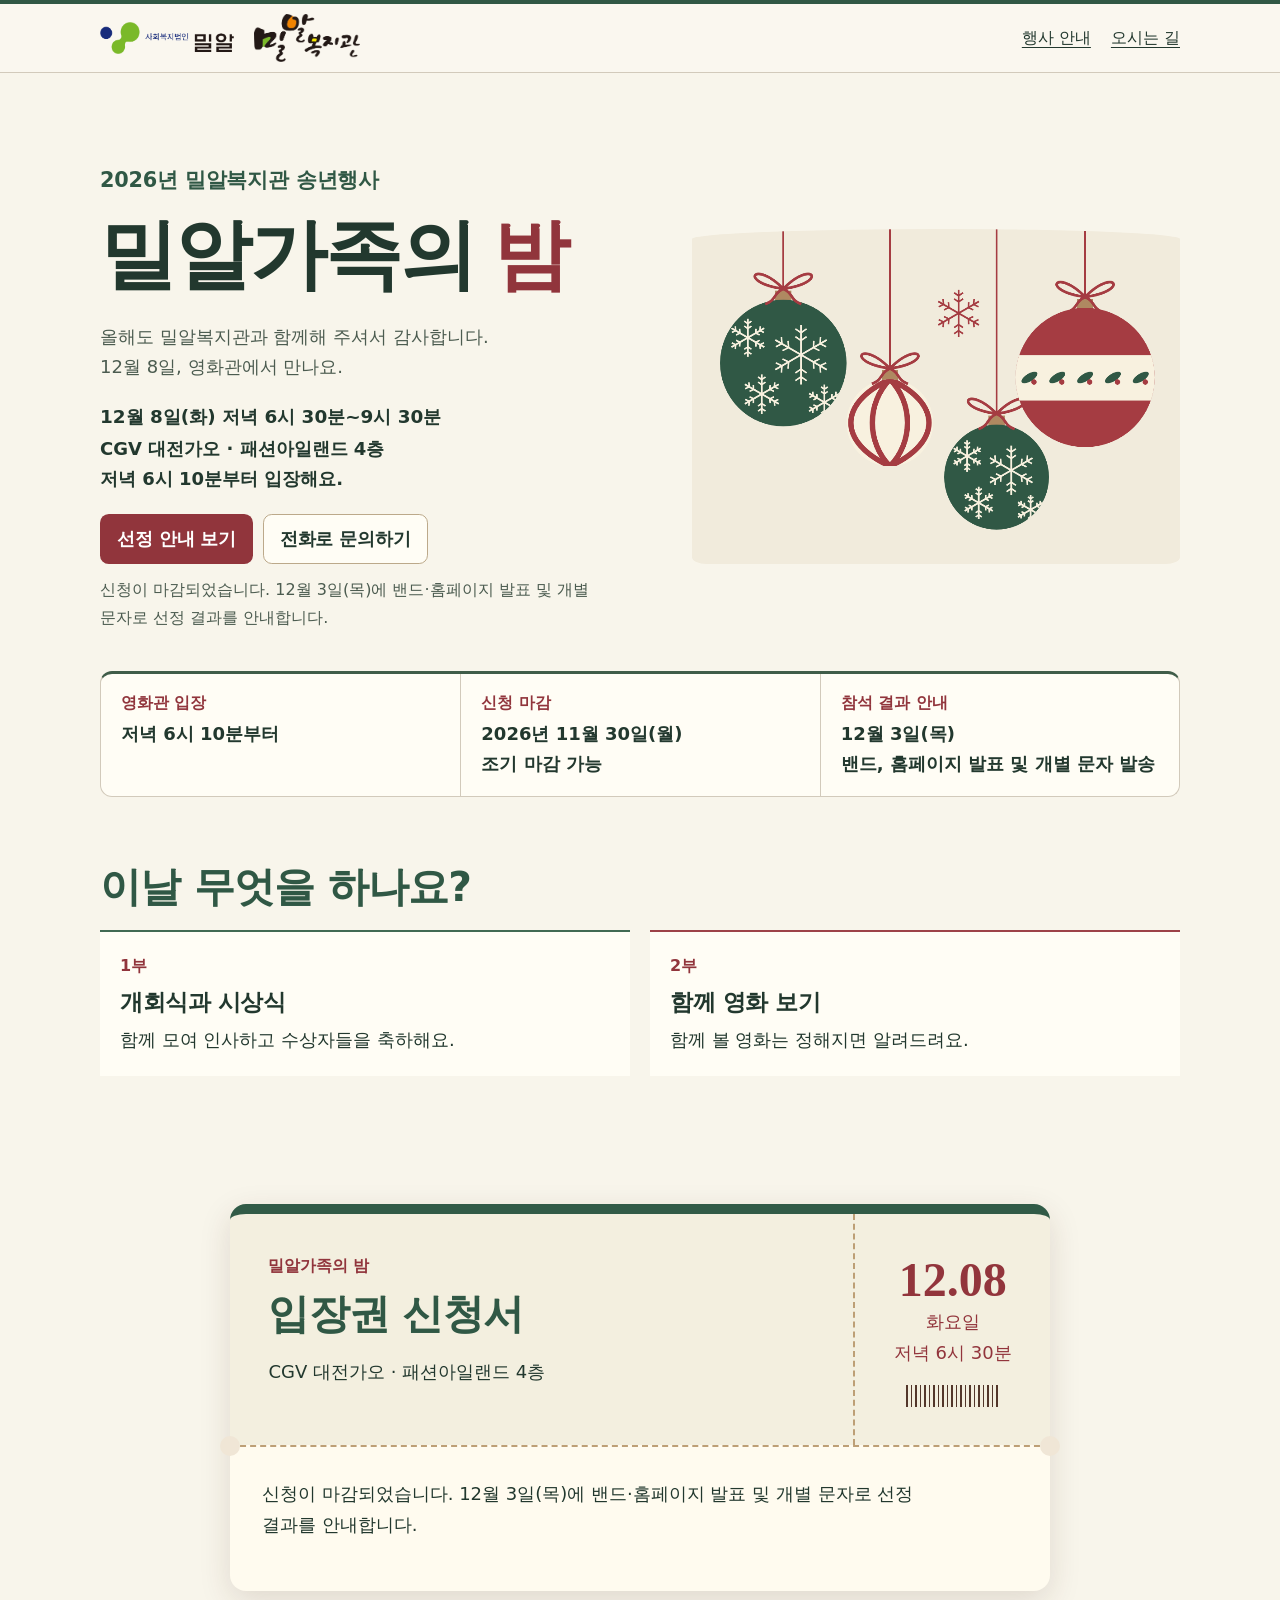
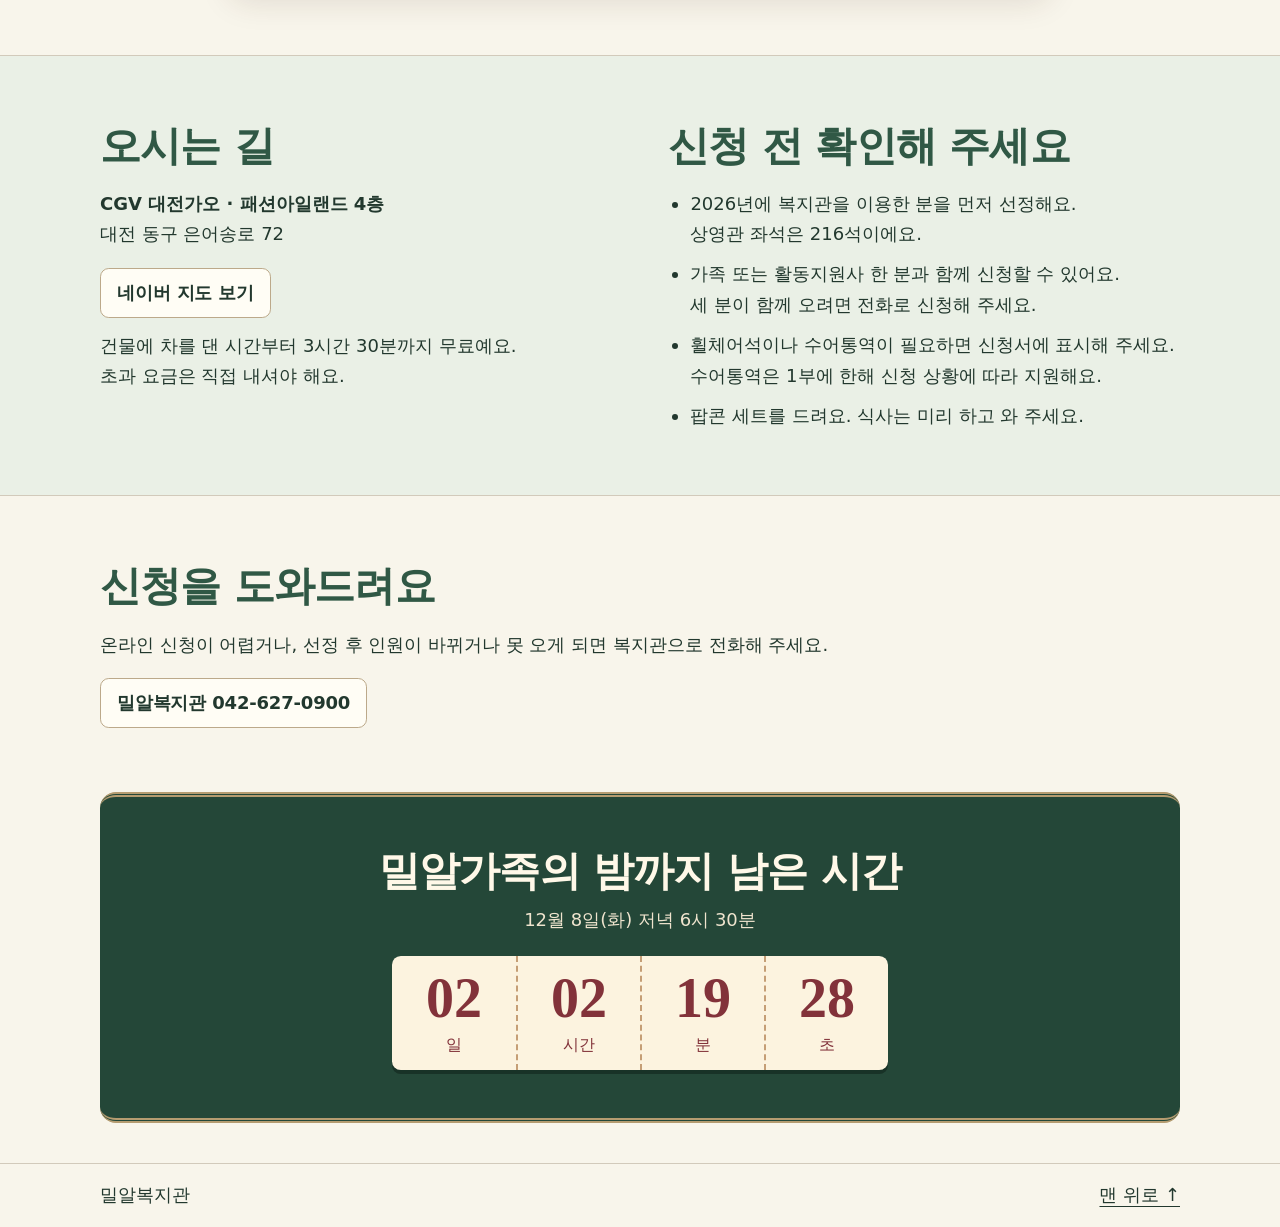
==== commit 0885b198: "Add files via upload" ====
--- a/index.html
+++ b/index.html
@@ -1,79 +1,79 @@
-<!doctype html>
-<html lang="ko">
-<head>
-<meta charset="utf-8">
-<meta name="viewport" content="width=device-width, initial-scale=1">
-<meta name="theme-color" content="#f8f3e9">
-<title>밀알복지관 | 2026 밀알가족의 밤</title>
-<meta property="og:type" content="website">
-<meta property="og:site_name" content="밀알복지관">
-<meta property="og:title" content="밀알복지관 | 2026 밀알가족의 밤">
-<meta property="og:description" content="12월 8일(화) 저녁 6시 30분, CGV 대전가오에서 만나요. 행사 안내와 참가 신청을 확인하세요.">
-<meta property="og:image" content="https://pyk-prog.github.io/milal-family-night/milal-share-2026.png">
-<meta property="og:image:width" content="1200">
-<meta property="og:image:height" content="630">
-<meta property="og:image:alt" content="밀알복지관 로고와 밀알가족의 밤 행사 안내">
-<meta name="twitter:card" content="summary_large_image">
-<meta name="description" content="2026년 12월 8일, CGV 대전가오에서 열리는 밀알복지관 송년행사에 초대합니다.">
-<link rel="stylesheet" href="./style.css">
-<script defer src="./registration.js"></script>
-<script defer src="./winter.js"></script>
-<script defer src="./media.js"></script>
-</head>
-<body>
-<a class="skip" href="#main">본문으로 건너뛰기</a>
-<header><div class="wrap top">
-<a class="brand header-logos" href="#main"><img src="./milal-foundation.png" alt="사회복지법인 밀알"><img src="./milal-center.png" alt="밀알복지관"></a>
-<nav aria-label="행사 메뉴"><a href="#event">행사 안내</a><a href="#media" id="media-link" hidden>올해, 밀알에서</a><a href="#visit">오시는 길</a></nav>
-</div></header>
-<main id="main">
-<section class="hero wrap" aria-labelledby="title">
-<div class="intro">
-<p class="eyebrow">2026년 밀알복지관 송년행사</p>
-<h1 id="title">밀알가족의 <em>밤</em></h1>
-<p class="welcome">올해도 밀알복지관과 함께해 주셔서 감사합니다.<br>12월 8일, 영화관에서 만나요.</p>
-<p class="when"><time datetime="2026-12-08">12월 8일(화)</time> <span class="phrase">저녁 6시 30분~9시 30분</span></p>
-<p class="where"><span class="phrase">CGV 대전가오</span> · <span class="phrase">패션아일랜드 4층</span><br>저녁 6시 10분부터 입장해요.</p>
-<div class="actions"><a class="button primary" id="apply-link" href="#apply">참가 신청하기</a><a class="button outline" href="#contact">전화로 문의하기</a></div>
-<p class="deadline">신청은 <strong>2026년 11월 30일(월)</strong>까지 받아요.</p>
-</div>
-<div class="art" id="cover">
-<canvas id="ornaments" width="1080" height="740" aria-hidden="true"></canvas><span class="falling-snow" aria-hidden="true"><i style="--x:7%;--duration:18s;--delay:-2s;--size:4px;--rest:15%"></i><i style="--x:18%;--duration:21s;--delay:-13s;--size:5px;--rest:63%"></i><i style="--x:34%;--duration:19s;--delay:-5s;--size:3px;--rest:27%"></i><i style="--x:46%;--duration:23s;--delay:-18s;--size:4px;--rest:79%"></i><i style="--x:61%;--duration:22s;--delay:-9s;--size:5px;--rest:42%"></i><i style="--x:73%;--duration:18s;--delay:-3s;--size:3px;--rest:19%"></i><i style="--x:86%;--duration:25s;--delay:-17s;--size:4px;--rest:68%"></i><i style="--x:94%;--duration:20s;--delay:-11s;--size:4px;--rest:52%"></i><i style="--x:25%;--duration:22s;--delay:-17s;--size:4px;--rest:75%"></i><i style="--x:53%;--duration:21s;--delay:-8s;--size:4px;--rest:35%"></i><i style="--x:79%;--duration:24s;--delay:-5s;--size:4px;--rest:22%"></i></span>
-</div>
-</section>
-<div class="wrap"><dl class="strip">
-<div><dt>영화관 입장</dt><dd>저녁 6시 10분부터</dd></div>
-<div><dt>신청 마감</dt><dd><span class="phrase">2026년 11월 30일(월)</span><br>조기 마감 가능</dd></div>
-<div><dt>참석 결과 안내</dt><dd><span class="phrase">12월 3일(목)</span><br><span class="phrase">밴드, 홈페이지 발표</span> 및 <span class="phrase">개별 문자 발송</span></dd></div>
-</dl></div>
-<section class="section wrap" id="event">
-<h2>이날 무엇을 하나요?</h2>
-<div class="program">
-<article><p class="eyebrow">1부</p><h3>개회식과 시상식</h3><p>함께 모여 인사하고 수상자들을 축하해요.</p></article>
-<article><p class="eyebrow">2부</p><h3>함께 영화 보기</h3><p id="movie">함께 볼 영화는 정해지면 알려드려요.</p></article>
-</div>
-</section>
-<section class="ticket" id="apply" aria-labelledby="apply-title"><div class="ticket-head"><div><p class="eyebrow">밀알가족의 밤</p><h2 id="apply-title">입장권 신청서</h2><p><span class="phrase">CGV 대전가오</span> · <span class="phrase">패션아일랜드 4층</span></p></div><div class="stub"><strong>12.08</strong><span>화요일</span><span>저녁 6시 30분</span><i aria-hidden="true"></i></div></div><div class="ticket-body"><p id="notice">올해 이용자를 먼저 선정해요. 12월 3일(목)에 밴드와 홈페이지에서 선정 결과를 확인할 수 있어요.<br>개별 문자도 보내드립니다.</p><form id="form-area" method="post" action="https://docs.google.com/forms/d/e/1FAIpQLSfbPXHgrAnpJnj77g9psraNRPGkMZUX_kT_nBM9PHZuruNJgg/formResponse"><input type="hidden" name="pageHistory" value="0"><input type="hidden" name="continue" value="1"><section class="fields"><h3>이용자 정보</h3><label class="field">1. 이용자 이름 (필수)<small></small><input type="text" name="entry.530636444" required></label><label class="field">2. 이용자 장애유형 (필수)<small>해당 없는 경우 ‘비장애’ 또는 ‘해당없음’이라고 표기바랍니다.</small><input type="text" name="entry.1333711119" required></label><label class="field">3. 이용자 생년월일 (필수)<small>예시) 1900.00.00 (동명이인 확인을 위함입니다. 정확하게 기재해주세요.)</small><input type="text" name="entry.592174419" required></label><label class="field">4. 이용자 연락처 (필수)<small>예시) 010-0000-0000 · 선정 결과, 기타 안내 사항을 받기 위한 연락처입니다.<br>잘못된 기재로 인한 불이익은 책임지지 않습니다.<br>문자 받을 번호를 한 번 더 확인해 주세요.</small><input type="tel" name="entry.850321320" required></label><fieldset><legend>5. 올해(2026년) 복지관 이용경험 (필수)</legend><label class="choice"><input type="radio" name="entry.1693191217" value="있다" required>있다</label><label class="choice"><input type="radio" name="entry.1693191217" value="없다" required>없다</label><label class="choice"><input type="radio" name="entry.1693191217" value="과거(~2025년) 이용경험이 있다(*선정시 우선순위에서 제외될 수 있습니다.)" required>과거(~2025년) 이용경험이 있다(*선정시 우선순위에서 제외될 수 있습니다.)</label></fieldset></section><section class="fields"><h3>참석 인원</h3><fieldset><legend>6. 참석인원 (필수)</legend><label class="choice"><input type="radio" name="entry.1695488251" value="1명" required>1명</label><label class="choice"><input type="radio" name="entry.1695488251" value="2명" required>2명</label></fieldset><p>세 분이 함께 오려면 복지관으로 전화해 주세요.</p><div id="companion"><fieldset><legend>6-1. 참석자(동행인 참석 여부) · 참석자에 모두 체크해 주세요. (최대 2명)</legend><label class="choice"><input type="checkbox" name="entry.256684460" value="본인">본인</label><label class="choice"><input type="checkbox" name="entry.256684460" value="가족">가족</label><label class="choice"><input type="checkbox" name="entry.256684460" value="활동지원사">활동지원사</label></fieldset><label class="field">6-2. 동행인 성명 및 관계 (선택)<small>예시1) 홍길동, 아버지 · 예시2) 김선녀, 활동지원사</small><input type="text" name="entry.2104585" ></label><label class="field">6-3. 동행인 연락처 (선택)<small>예시) 010-0000-0000 · 선정 결과, 기타 안내 사항을 받기 위한 연락처입니다.<br>잘못된 기재로 인한 불이익은 책임지지 않습니다.</small><input type="tel" name="entry.1223029764" ></label></div></section><section class="fields"><h3>편의지원과 작성자</h3><fieldset><legend>7. 편의제공 선택 (선택)</legend><label class="choice"><input type="radio" name="entry.1217678221" value="휠체어석 희망" >휠체어석 희망</label><label class="choice"><input type="radio" name="entry.1217678221" value="수어통역 지원(본 행사 1부에 한하여 제공 / 영화 상영시 지원 불가)" >수어통역 지원(본 행사 1부에 한하여 제공 / 영화 상영시 지원 불가)</label><label class="choice"><input type="radio" name="entry.1217678221" value="__other_option__">기타</label><label class="field">기타 내용<input name="entry.1217678221.other_option_response" data-other="entry.1217678221" disabled></label></fieldset><p>상영관 내 휠체어석 선택 시 원활한 입·퇴장을 위하여 부득이하게 앞 좌석에 배치될 수 있으니,<br>양해 부탁드립니다. 수어통역 지원은 접수 결과에 따라 변경될 수 있습니다.<br>기타 사항 요청 시 상황에 따라 제공이 어려울 수 있습니다.</p><fieldset><legend>신청서 작성자 (신청 관련 추가 확인 필요시 연락하기 위함입니다.) (필수)</legend><label class="choice"><input type="radio" name="entry.705090233" value="본인(이용자)" required>본인(이용자)</label><label class="choice"><input type="radio" name="entry.705090233" value="동행인(가족 또는 활동지원사)" required>동행인(가족 또는 활동지원사)</label><label class="choice"><input type="radio" name="entry.705090233" value="__other_option__">기타</label><label class="field">기타 내용<input name="entry.705090233.other_option_response" data-other="entry.705090233" disabled></label></fieldset></section><section class="fields"><h3>동의 안내</h3><p><strong>개인정보 수집 및 활용에 대한 안내</strong><br>개인정보 수집 주체: 밀알복지관<br>개인정보 수집항목: 성명, 연락처, 장애유형, 동행인 정보 등 기타 신청을 위한 필수정보<br>개인정보 수집 및 활용목적: 참여자 접수, 선정, 참석자 개별 안내<br>개인정보 보유 및 이용기간: 수집일 ~ 목적달성시</p><p>상기 동의를 거부할 권리가 있으나, 수집 및 활용에 동의하지 않을 경우 ‘밀알가족의 밤’ 참석이 불가합니다.</p><fieldset><legend>개인정보 수집과 이용에 동의하나요? (필수)</legend><label class="choice"><input type="radio" name="entry.174394973" value="네, 동의합니다." required>네, 동의합니다.</label><label class="choice"><input type="radio" name="entry.174394973" value="아니요, 동의하지 않습니다." required>아니요, 동의하지 않습니다.</label></fieldset><details><summary>사진 촬영·배포 및 판권 안내 전문 보기</summary><ol>
-<li>본인은 촬영된 사진(들)을 홍보 및 첨부자료로 사용하는 것을 동의합니다.</li>
-<li>본인은 촬영자나 촬영된 사진을 소유한 밀알복지관에 어떤 매체(인터넷, 신문, 잡지, 기타 매체 등)에 글, 그림 또는 전체나 일부로 사용되는 등 사용 및 배포 방법이나 형태 그리고 국적에 관계없이 사진(들)을 사용할 권리(소유 및 저작, 판권 등을 포함)를 부여합니다.</li>
-<li>본인은 이 사진(들)의 판권 및 소유권을 주장하지 않는다는 점에 대해 동의하며, 상기 내용에 의거 모든 소유권 및 저작 및 판권 등이 밀알복지관에 있음을 인정합니다.</li>
-<li>본인은 위의 내용에 따라 추후 초상권과 관련하여, 밀알복지관을 상대로 일체의 소송을 제기하지 않을 것에 대해 동의합니다.(단, 본인의 개인사유로 인한 삭제요청 시에는 가능합니다.)</li></ol></details><fieldset><legend>사진 촬영·활용에 동의하나요? (선택)</legend><label class="choice"><input type="radio" name="entry.2069419241" value="네, 동의합니다." >네, 동의합니다.</label><label class="choice"><input type="radio" name="entry.2069419241" value="아니오, 동의하지 않습니다." >아니오, 동의하지 않습니다.</label></fieldset></section><section class="fields"><h3>행사 유의사항 확인 (필수)</h3><p>행사 진행에 대한 유의사항에 대해 확인하였으며, 이를 적극 준수할 것에 동의합니다.<br>해당 사항에 대해 미준수 시, 밀알가족의 밤 참여자 선정 시 및 선정 후에도<br>참여 대상에서 제외될 수 있음을 확인하였습니다.</p><label class="choice"><input type="checkbox" required name="entry.1217291641" value="네, 확인하였습니다.">주차는 입차 후 3시간 30분까지 무료이고 초과 요금은 직접 내요.</label><label class="choice"><input type="checkbox" required name="entry.350486902" value="네, 확인하였습니다.">이용자 한 명과 가족 또는 활동지원사 한 명까지 온라인으로 신청해요.</label><label class="choice"><input type="checkbox" required name="entry.524204542" value="네, 확인하였습니다.">간단히 식사하고 와 주세요. 팝콘 세트를 드려요.</label><label class="choice"><input type="checkbox" required name="entry.431354746" value="네, 확인하였습니다.">저녁 6시 10분부터 6시 30분 사이에 입장해요.</label><label class="choice"><input type="checkbox" required name="entry.263095926" value="네, 확인하였습니다."><span>선정된 이후 참석 인원이 줄거나 불참하면 반드시 기관에 연락해 주세요.<br>좌석 배치 변경과 대기자 안내를 위해 필요합니다.</span></label></section><p>다음 화면에서 복지관 신청서의 마지막 단계까지 진행해 주세요.</p><button class="button primary" type="submit">다음 단계로</button></form></div></section>
-<section class="section media-bg" id="media" hidden><div class="wrap"><h2>올해, 밀알에서</h2><div id="gallery"></div></div></section>
-<section class="section logistics"><div class="wrap two">
-<div id="visit"><h2>오시는 길</h2><p><strong><span class="phrase">CGV 대전가오</span> · <span class="phrase">패션아일랜드 4층</span></strong><br>대전 동구 은어송로 72</p><a class="button outline" href="https://map.naver.com/p/search/CGV%20대전가오">네이버 지도 보기</a><p>건물에 차를 댄 시간부터 3시간 30분까지 무료예요.<br>초과 요금은 직접 내셔야 해요.</p></div>
-<div><h2>신청 전 확인해 주세요</h2><ul>
-<li>2026년에 복지관을 이용한 분을 먼저 선정해요.<br>상영관 좌석은 216석이에요.</li>
-<li>가족 또는 활동지원사 한 분과 함께 신청할 수 있어요.<br>세 분이 함께 오려면 전화로 신청해 주세요.</li>
-<li>휠체어석이나 수어통역이 필요하면 신청서에 표시해 주세요. 수어통역은 1부에 한해 신청 상황에 따라 지원해요.</li>
-<li>팝콘 세트를 드려요. 식사는 미리 하고 와 주세요.</li>
-</ul></div></div></section>
-<section class="section wrap" id="contact">
-<h2>신청을 도와드려요</h2>
-<p>온라인 신청이 어렵거나, 선정 후 인원이 바뀌거나 못 오게 되면 복지관으로 전화해 주세요.</p>
-<a class="button outline" href="tel:042-627-0900">밀알복지관 042-627-0900</a>
-</section>
-<section class="section wrap countdown" id="countdown"><h2>밀알가족의 밤까지 남은 시간</h2><time datetime="2026-12-08T18:30:00+09:00">12월 8일(화) 저녁 6시 30분</time><div id="clock" role="timer" aria-live="off" hidden><span class="clock-cell"><b></b><small>일</small></span><span class="clock-cell"><b></b><small>시간</small></span><span class="clock-cell"><b></b><small>분</small></span><span class="clock-cell"><b></b><small>초</small></span></div></section>
-</main>
-<footer><div class="wrap">밀알복지관 <a href="#main">맨 위로 ↑</a></div></footer>
-</body>
-</html>
+<!doctype html>
+<html lang="ko">
+<head>
+<meta charset="utf-8">
+<meta name="viewport" content="width=device-width, initial-scale=1">
+<meta name="theme-color" content="#f8f3e9">
+<title>밀알복지관 | 2026 밀알가족의 밤</title>
+<meta property="og:type" content="website">
+<meta property="og:site_name" content="밀알복지관">
+<meta property="og:title" content="밀알복지관 | 2026 밀알가족의 밤">
+<meta property="og:description" content="12월 8일(화) 저녁 6시 30분, CGV 대전가오에서 만나요. 행사 안내와 참가 신청을 확인하세요.">
+<meta property="og:image" content="https://pyk-prog.github.io/milal-family-night/milal-share-2026.png">
+<meta property="og:image:width" content="1200">
+<meta property="og:image:height" content="630">
+<meta property="og:image:alt" content="밀알복지관 로고와 밀알가족의 밤 행사 안내">
+<meta name="twitter:card" content="summary_large_image">
+<meta name="description" content="2026년 12월 8일, CGV 대전가오에서 열리는 밀알복지관 송년행사에 초대합니다.">
+<link rel="stylesheet" href="./style.css">
+<script defer src="./registration.js"></script>
+<script defer src="./winter.js"></script>
+<script defer src="./media.js"></script>
+</head>
+<body>
+<a class="skip" href="#main">본문으로 건너뛰기</a>
+<header><div class="wrap top">
+<a class="brand header-logos" href="#main"><img src="./milal-foundation.png" alt="사회복지법인 밀알"><img src="./milal-center.png" alt="밀알복지관"></a>
+<nav aria-label="행사 메뉴"><a href="#event">행사 안내</a><a href="#media" id="media-link" hidden>올해, 밀알에서</a><a href="#visit">오시는 길</a></nav>
+</div></header>
+<main id="main">
+<section class="hero wrap" aria-labelledby="title">
+<div class="intro">
+<p class="eyebrow">2026년 밀알복지관 송년행사</p>
+<h1 id="title">밀알가족의 <em>밤</em></h1>
+<p class="welcome">올해도 밀알복지관과 함께해 주셔서 감사합니다.<br>12월 8일, 영화관에서 만나요.</p>
+<p class="when"><time datetime="2026-12-08">12월 8일(화)</time> <span class="phrase">저녁 6시 30분~9시 30분</span></p>
+<p class="where"><span class="phrase">CGV 대전가오</span> · <span class="phrase">패션아일랜드 4층</span><br>저녁 6시 10분부터 입장해요.</p>
+<div class="actions"><a class="button primary" id="apply-link" href="#apply">참가 신청하기</a><a class="button outline" href="#contact">전화로 문의하기</a></div>
+<p class="deadline">신청은 <strong>2026년 11월 30일(월)</strong>까지 받아요.</p>
+</div>
+<div class="art" id="cover">
+<canvas id="ornaments" width="1080" height="740" aria-hidden="true"></canvas><span class="falling-snow" aria-hidden="true"><i style="--x:7%;--duration:18s;--delay:-2s;--size:4px;--rest:15%"></i><i style="--x:18%;--duration:21s;--delay:-13s;--size:5px;--rest:63%"></i><i style="--x:34%;--duration:19s;--delay:-5s;--size:3px;--rest:27%"></i><i style="--x:46%;--duration:23s;--delay:-18s;--size:4px;--rest:79%"></i><i style="--x:61%;--duration:22s;--delay:-9s;--size:5px;--rest:42%"></i><i style="--x:73%;--duration:18s;--delay:-3s;--size:3px;--rest:19%"></i><i style="--x:86%;--duration:25s;--delay:-17s;--size:4px;--rest:68%"></i><i style="--x:94%;--duration:20s;--delay:-11s;--size:4px;--rest:52%"></i><i style="--x:25%;--duration:22s;--delay:-17s;--size:4px;--rest:75%"></i><i style="--x:53%;--duration:21s;--delay:-8s;--size:4px;--rest:35%"></i><i style="--x:79%;--duration:24s;--delay:-5s;--size:4px;--rest:22%"></i></span>
+</div>
+</section>
+<div class="wrap"><dl class="strip">
+<div><dt>영화관 입장</dt><dd>저녁 6시 10분부터</dd></div>
+<div><dt>신청 마감</dt><dd><span class="phrase">2026년 11월 30일(월)</span><br>조기 마감 가능</dd></div>
+<div><dt>참석 결과 안내</dt><dd><span class="phrase">12월 3일(목)</span><br><span class="phrase">밴드, 홈페이지 발표</span> 및 <span class="phrase">개별 문자 발송</span></dd></div>
+</dl></div>
+<section class="section wrap" id="event">
+<h2>이날 무엇을 하나요?</h2>
+<div class="program">
+<article><p class="eyebrow">1부</p><h3>개회식과 시상식</h3><p>함께 모여 인사하고 수상자들을 축하해요.</p></article>
+<article><p class="eyebrow">2부</p><h3>함께 영화 보기</h3><p id="movie">함께 볼 영화는 정해지면 알려드려요.</p></article>
+</div>
+</section>
+<section class="ticket" id="apply" aria-labelledby="apply-title"><div class="ticket-head"><div><p class="eyebrow">밀알가족의 밤</p><h2 id="apply-title">입장권 신청서</h2><p><span class="phrase">CGV 대전가오</span> · <span class="phrase">패션아일랜드 4층</span></p></div><div class="stub"><strong>12.08</strong><span>화요일</span><span>저녁 6시 30분</span><i aria-hidden="true"></i></div></div><div class="ticket-body"><p id="notice">올해 이용자를 먼저 선정해요. 12월 3일(목)에 밴드와 홈페이지에서 선정 결과를 확인할 수 있어요.<br>개별 문자도 보내드립니다.</p><form id="form-area" method="post" action="https://docs.google.com/forms/d/e/1FAIpQLSfbPXHgrAnpJnj77g9psraNRPGkMZUX_kT_nBM9PHZuruNJgg/formResponse"><input type="hidden" name="pageHistory" value="0"><input type="hidden" name="continue" value="1"><section class="fields"><h3>이용자 정보</h3><label class="field">1. 이용자 이름 (필수)<small></small><input type="text" name="entry.530636444" required></label><label class="field">2. 이용자 장애유형 (필수)<small>해당 없는 경우 ‘비장애’ 또는 ‘해당없음’이라고 표기바랍니다.</small><input type="text" name="entry.1333711119" required></label><label class="field">3. 이용자 생년월일 (필수)<small>예시) 1900.00.00 (동명이인 확인을 위함입니다. 정확하게 기재해주세요.)</small><input type="text" name="entry.592174419" required></label><label class="field">4. 이용자 연락처 (필수)<small>예시) 010-0000-0000 · 선정 결과, 기타 안내 사항을 받기 위한 연락처입니다.<br>잘못된 기재로 인한 불이익은 책임지지 않습니다.<br>문자 받을 번호를 한 번 더 확인해 주세요.</small><input type="tel" name="entry.850321320" required></label><fieldset><legend>5. 올해(2026년) 복지관 이용경험 (필수)</legend><label class="choice"><input type="radio" name="entry.1693191217" value="있다" required>있다</label><label class="choice"><input type="radio" name="entry.1693191217" value="없다" required>없다</label><label class="choice"><input type="radio" name="entry.1693191217" value="과거(~2025년) 이용경험이 있다(*선정시 우선순위에서 제외될 수 있습니다.)" required>과거(~2025년) 이용경험이 있다(*선정시 우선순위에서 제외될 수 있습니다.)</label></fieldset></section><section class="fields"><h3>참석 인원</h3><fieldset><legend>6. 참석인원 (필수)</legend><label class="choice"><input type="radio" name="entry.1695488251" value="1명" required>1명</label><label class="choice"><input type="radio" name="entry.1695488251" value="2명" required>2명</label></fieldset><p>세 분이 함께 오려면 복지관으로 전화해 주세요.</p><div id="companion"><fieldset><legend>6-1. 참석자(동행인 참석 여부) · 참석자에 모두 체크해 주세요. (최대 2명)</legend><label class="choice"><input type="checkbox" name="entry.256684460" value="본인">본인</label><label class="choice"><input type="checkbox" name="entry.256684460" value="가족">가족</label><label class="choice"><input type="checkbox" name="entry.256684460" value="활동지원사">활동지원사</label></fieldset><label class="field">6-2. 동행인 성명 및 관계 (선택)<small>예시1) 홍길동, 아버지 · 예시2) 김선녀, 활동지원사</small><input type="text" name="entry.2104585" ></label><label class="field">6-3. 동행인 연락처 (선택)<small>예시) 010-0000-0000 · 선정 결과, 기타 안내 사항을 받기 위한 연락처입니다.<br>잘못된 기재로 인한 불이익은 책임지지 않습니다.</small><input type="tel" name="entry.1223029764" ></label></div></section><section class="fields"><h3>편의지원과 작성자</h3><fieldset><legend>7. 편의제공 선택 (선택)</legend><label class="choice"><input type="radio" name="entry.1217678221" value="휠체어석 희망" >휠체어석 희망</label><label class="choice"><input type="radio" name="entry.1217678221" value="수어통역 지원(본 행사 1부에 한하여 제공 / 영화 상영시 지원 불가)" >수어통역 지원(본 행사 1부에 한하여 제공 / 영화 상영시 지원 불가)</label><label class="choice"><input type="radio" name="entry.1217678221" value="__other_option__">기타</label><label class="field">기타 내용<input name="entry.1217678221.other_option_response" data-other="entry.1217678221" disabled></label></fieldset><p>상영관 내 휠체어석 선택 시 원활한 입·퇴장을 위하여 부득이하게 앞 좌석에 배치될 수 있으니,<br>양해 부탁드립니다. 수어통역 지원은 접수 결과에 따라 변경될 수 있습니다.<br>기타 사항 요청 시 상황에 따라 제공이 어려울 수 있습니다.</p><fieldset><legend>신청서 작성자 (신청 관련 추가 확인 필요시 연락하기 위함입니다.) (필수)</legend><label class="choice"><input type="radio" name="entry.705090233" value="본인(이용자)" required>본인(이용자)</label><label class="choice"><input type="radio" name="entry.705090233" value="동행인(가족 또는 활동지원사)" required>동행인(가족 또는 활동지원사)</label><label class="choice"><input type="radio" name="entry.705090233" value="__other_option__">기타</label><label class="field">기타 내용<input name="entry.705090233.other_option_response" data-other="entry.705090233" disabled></label></fieldset></section><section class="fields"><h3>동의 안내</h3><p><strong>개인정보 수집 및 활용에 대한 안내</strong><br>개인정보 수집 주체: 밀알복지관<br>개인정보 수집항목: 성명, 연락처, 장애유형, 동행인 정보 등 기타 신청을 위한 필수정보<br>개인정보 수집 및 활용목적: 참여자 접수, 선정, 참석자 개별 안내<br>개인정보 보유 및 이용기간: 수집일 ~ 목적달성시</p><p>상기 동의를 거부할 권리가 있으나, 수집 및 활용에 동의하지 않을 경우 ‘밀알가족의 밤’ 참석이 불가합니다.</p><fieldset><legend>개인정보 수집과 이용에 동의하나요? (필수)</legend><label class="choice"><input type="radio" name="entry.174394973" value="네, 동의합니다." required>네, 동의합니다.</label><label class="choice"><input type="radio" name="entry.174394973" value="아니요, 동의하지 않습니다." required>아니요, 동의하지 않습니다.</label></fieldset><details><summary>사진 촬영·배포 및 판권 안내 전문 보기</summary><ol>
+<li>본인은 촬영된 사진(들)을 홍보 및 첨부자료로 사용하는 것을 동의합니다.</li>
+<li>본인은 촬영자나 촬영된 사진을 소유한 밀알복지관에 어떤 매체(인터넷, 신문, 잡지, 기타 매체 등)에 글, 그림 또는 전체나 일부로 사용되는 등 사용 및 배포 방법이나 형태 그리고 국적에 관계없이 사진(들)을 사용할 권리(소유 및 저작, 판권 등을 포함)를 부여합니다.</li>
+<li>본인은 이 사진(들)의 판권 및 소유권을 주장하지 않는다는 점에 대해 동의하며, 상기 내용에 의거 모든 소유권 및 저작 및 판권 등이 밀알복지관에 있음을 인정합니다.</li>
+<li>본인은 위의 내용에 따라 추후 초상권과 관련하여, 밀알복지관을 상대로 일체의 소송을 제기하지 않을 것에 대해 동의합니다.(단, 본인의 개인사유로 인한 삭제요청 시에는 가능합니다.)</li></ol></details><fieldset><legend>사진 촬영·활용에 동의하나요? (선택)</legend><label class="choice"><input type="radio" name="entry.2069419241" value="네, 동의합니다." >네, 동의합니다.</label><label class="choice"><input type="radio" name="entry.2069419241" value="아니오, 동의하지 않습니다." >아니오, 동의하지 않습니다.</label></fieldset></section><section class="fields"><h3>행사 유의사항 확인 (필수)</h3><p>행사 진행에 대한 유의사항에 대해 확인하였으며, 이를 적극 준수할 것에 동의합니다.<br>해당 사항에 대해 미준수 시, 밀알가족의 밤 참여자 선정 시 및 선정 후에도<br>참여 대상에서 제외될 수 있음을 확인하였습니다.</p><label class="choice"><input type="checkbox" required name="entry.1217291641" value="네, 확인하였습니다."><span>주차는 입차 후 3시간 30분까지 무료이고 초과 요금은 직접 내요.<br>입구에 있는 기기에서 직접 주차 등록을 해 주세요.</span></label><label class="choice"><input type="checkbox" required name="entry.350486902" value="네, 확인하였습니다.">이용자 한 명과 가족 또는 활동지원사 한 명까지 온라인으로 신청해요.</label><label class="choice"><input type="checkbox" required name="entry.524204542" value="네, 확인하였습니다.">간단히 식사하고 와 주세요. 팝콘 세트를 드려요.</label><label class="choice"><input type="checkbox" required name="entry.431354746" value="네, 확인하였습니다.">저녁 6시 10분부터 6시 30분 사이에 입장해요.</label><label class="choice"><input type="checkbox" required name="entry.263095926" value="네, 확인하였습니다."><span>선정된 이후 참석 인원이 줄거나 불참하면 반드시 기관에 연락해 주세요.<br>좌석 배치 변경과 대기자 안내를 위해 필요합니다.</span></label></section><p>다음 화면에서 복지관 신청서의 마지막 단계까지 진행해 주세요.</p><button class="button primary" type="submit">다음 단계로</button></form></div></section>
+<section class="section media-bg" id="media" hidden><div class="wrap"><h2>올해, 밀알에서</h2><div id="gallery"></div></div></section>
+<section class="section logistics"><div class="wrap two">
+<div id="visit"><h2>오시는 길</h2><p><strong><span class="phrase">CGV 대전가오</span> · <span class="phrase">패션아일랜드 4층</span></strong><br>대전 동구 은어송로 72</p><a class="button outline" href="https://map.naver.com/p/search/CGV%20대전가오">네이버 지도 보기</a><p>건물에 차를 댄 시간부터 3시간 30분까지 무료예요.<br>초과 요금은 직접 내셔야 해요.</p></div>
+<div><h2>신청 전 확인해 주세요</h2><ul>
+<li>2026년에 복지관을 이용한 분을 먼저 선정해요.<br>상영관 좌석은 216석이에요.</li>
+<li>가족 또는 활동지원사 한 분과 함께 신청할 수 있어요.<br>세 분이 함께 오려면 전화로 신청해 주세요.</li>
+<li>휠체어석이나 수어통역이 필요하면 신청서에 표시해 주세요. 수어통역은 1부에 한해 신청 상황에 따라 지원해요.</li>
+<li>팝콘 세트를 드려요. 식사는 미리 하고 와 주세요.</li>
+</ul></div></div></section>
+<section class="section wrap" id="contact">
+<h2>신청을 도와드려요</h2>
+<p>온라인 신청이 어렵거나, 선정 후 인원이 바뀌거나 못 오게 되면 복지관으로 전화해 주세요.</p>
+<a class="button outline" href="tel:042-627-0900">밀알복지관 042-627-0900</a>
+</section>
+<section class="section wrap countdown" id="countdown"><h2>밀알가족의 밤까지 남은 시간</h2><time datetime="2026-12-08T18:30:00+09:00">12월 8일(화) 저녁 6시 30분</time><div id="clock" role="timer" aria-live="off" hidden><span class="clock-cell"><b></b><small>일</small></span><span class="clock-cell"><b></b><small>시간</small></span><span class="clock-cell"><b></b><small>분</small></span><span class="clock-cell"><b></b><small>초</small></span></div></section>
+</main>
+<footer><div class="wrap">밀알복지관 <a href="#main">맨 위로 ↑</a></div></footer>
+</body>
+</html>
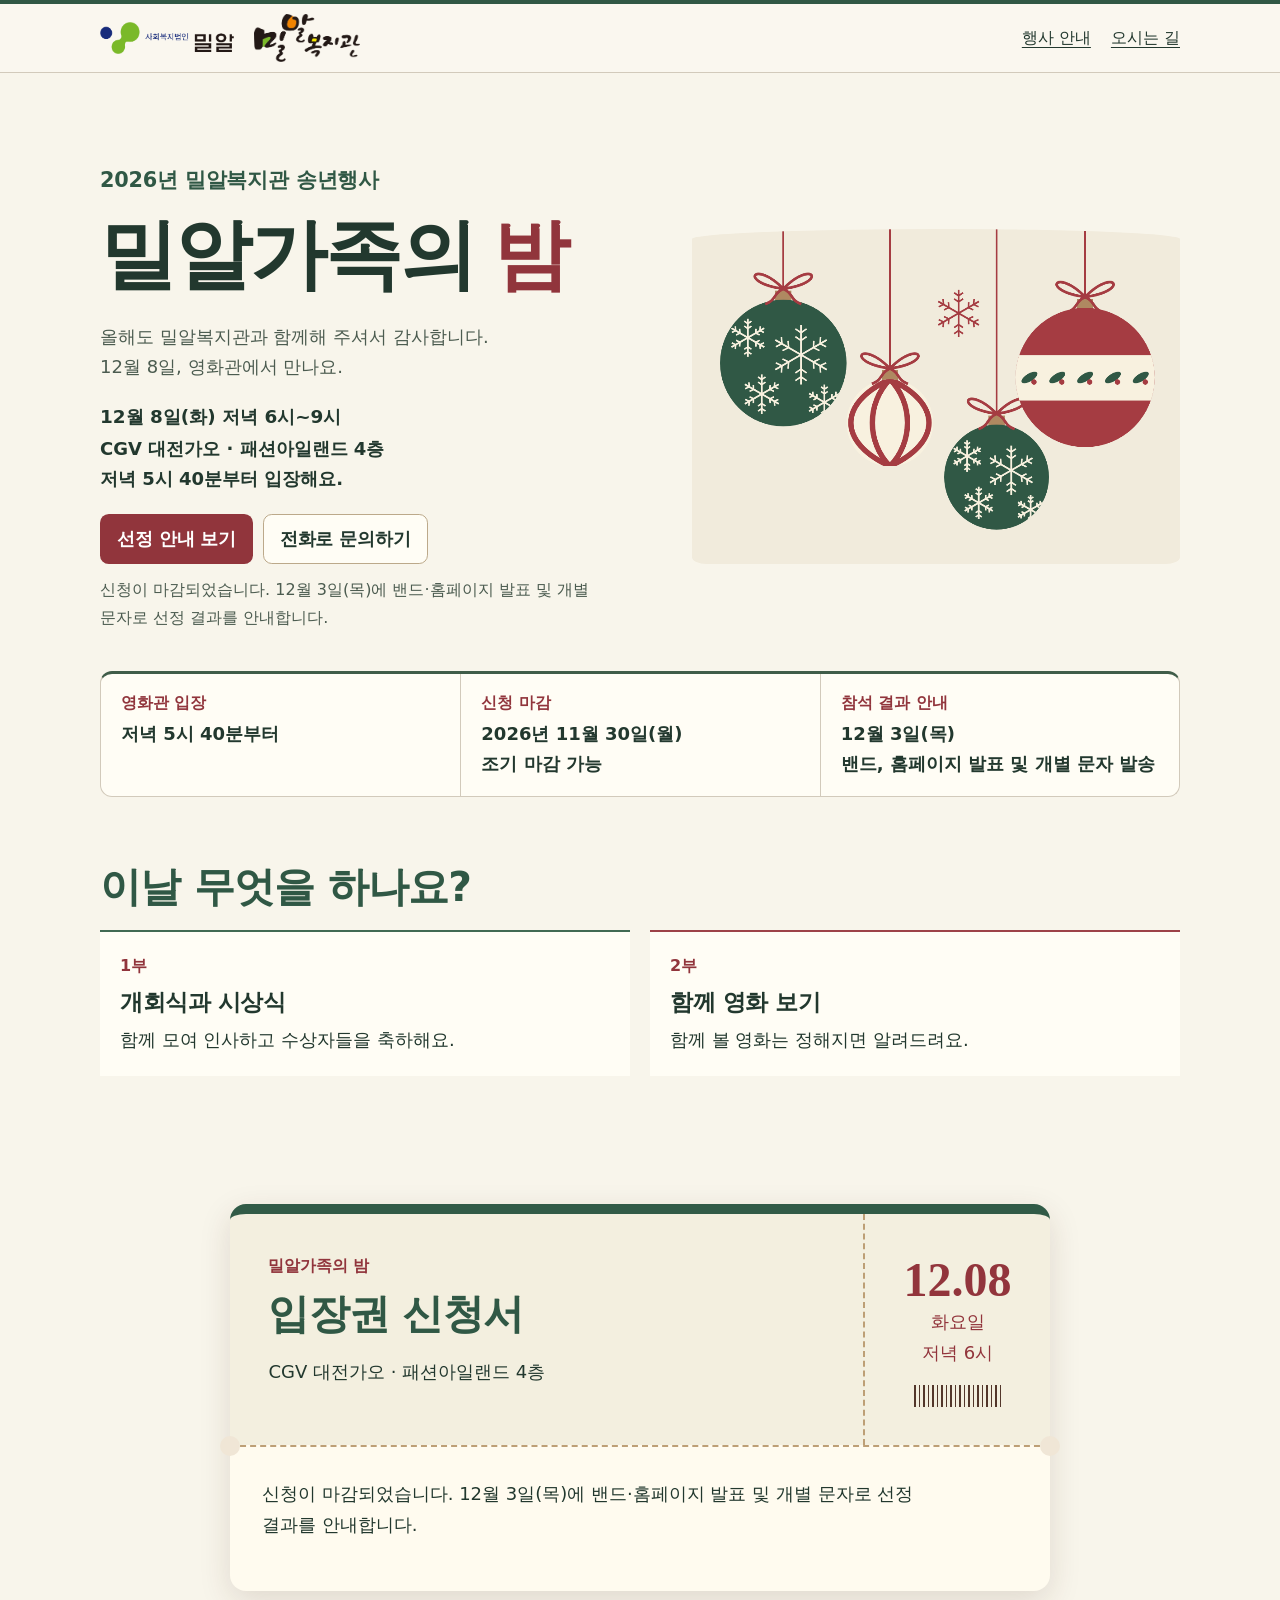
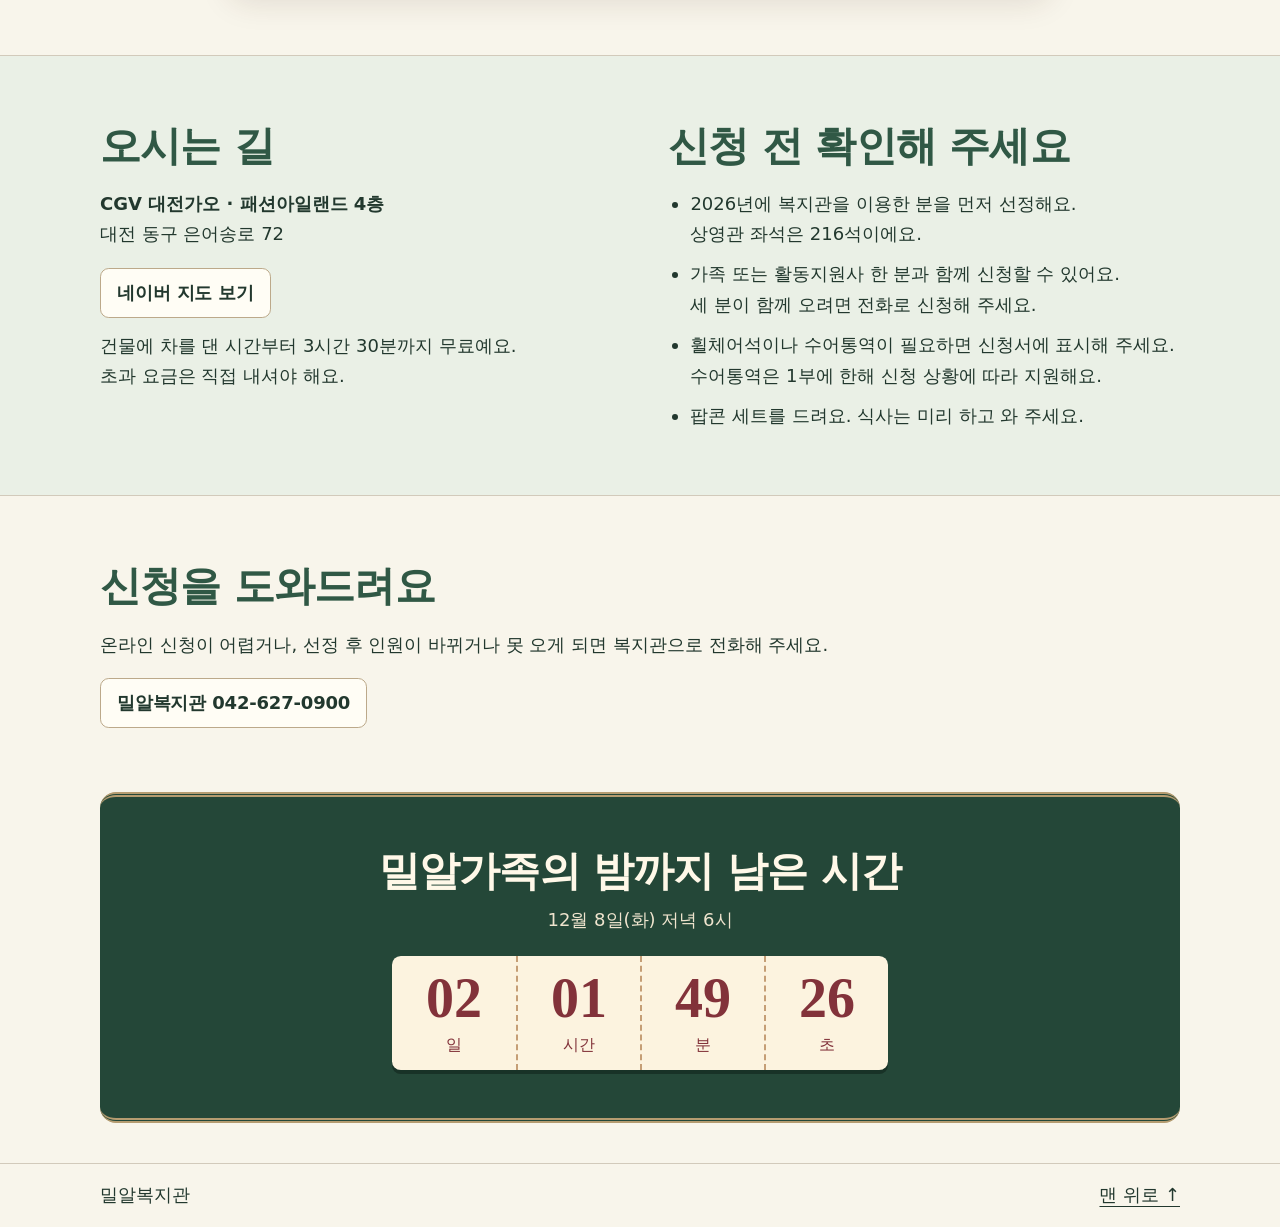
==== commit 777f6a43: "Add files via upload" ====
--- a/index.html
+++ b/index.html
@@ -8,8 +8,8 @@
 <meta property="og:type" content="website">
 <meta property="og:site_name" content="밀알복지관">
 <meta property="og:title" content="밀알복지관 | 2026 밀알가족의 밤">
-<meta property="og:description" content="12월 8일(화) 저녁 6시 30분, CGV 대전가오에서 만나요. 행사 안내와 참가 신청을 확인하세요.">
-<meta property="og:image" content="https://pyk-prog.github.io/milal-family-night/milal-share-2026.png">
+<meta property="og:description" content="12월 8일(화) 저녁 6시, CGV 대전가오에서 만나요. 행사 안내와 참가 신청을 확인하세요.">
+<meta property="og:image" content="https://pyk-prog.github.io/milal-family-night/milal-share-1800.png">
 <meta property="og:image:width" content="1200">
 <meta property="og:image:height" content="630">
 <meta property="og:image:alt" content="밀알복지관 로고와 밀알가족의 밤 행사 안내">
@@ -32,8 +32,8 @@
 <p class="eyebrow">2026년 밀알복지관 송년행사</p>
 <h1 id="title">밀알가족의 <em>밤</em></h1>
 <p class="welcome">올해도 밀알복지관과 함께해 주셔서 감사합니다.<br>12월 8일, 영화관에서 만나요.</p>
-<p class="when"><time datetime="2026-12-08">12월 8일(화)</time> <span class="phrase">저녁 6시 30분~9시 30분</span></p>
-<p class="where"><span class="phrase">CGV 대전가오</span> · <span class="phrase">패션아일랜드 4층</span><br>저녁 6시 10분부터 입장해요.</p>
+<p class="when"><time datetime="2026-12-08">12월 8일(화)</time> <span class="phrase">저녁 6시~9시</span></p>
+<p class="where"><span class="phrase">CGV 대전가오</span> · <span class="phrase">패션아일랜드 4층</span><br>저녁 5시 40분부터 입장해요.</p>
 <div class="actions"><a class="button primary" id="apply-link" href="#apply">참가 신청하기</a><a class="button outline" href="#contact">전화로 문의하기</a></div>
 <p class="deadline">신청은 <strong>2026년 11월 30일(월)</strong>까지 받아요.</p>
 </div>
@@ -42,7 +42,7 @@
 </div>
 </section>
 <div class="wrap"><dl class="strip">
-<div><dt>영화관 입장</dt><dd>저녁 6시 10분부터</dd></div>
+<div><dt>영화관 입장</dt><dd>저녁 5시 40분부터</dd></div>
 <div><dt>신청 마감</dt><dd><span class="phrase">2026년 11월 30일(월)</span><br>조기 마감 가능</dd></div>
 <div><dt>참석 결과 안내</dt><dd><span class="phrase">12월 3일(목)</span><br><span class="phrase">밴드, 홈페이지 발표</span> 및 <span class="phrase">개별 문자 발송</span></dd></div>
 </dl></div>
@@ -53,11 +53,11 @@
 <article><p class="eyebrow">2부</p><h3>함께 영화 보기</h3><p id="movie">함께 볼 영화는 정해지면 알려드려요.</p></article>
 </div>
 </section>
-<section class="ticket" id="apply" aria-labelledby="apply-title"><div class="ticket-head"><div><p class="eyebrow">밀알가족의 밤</p><h2 id="apply-title">입장권 신청서</h2><p><span class="phrase">CGV 대전가오</span> · <span class="phrase">패션아일랜드 4층</span></p></div><div class="stub"><strong>12.08</strong><span>화요일</span><span>저녁 6시 30분</span><i aria-hidden="true"></i></div></div><div class="ticket-body"><p id="notice">올해 이용자를 먼저 선정해요. 12월 3일(목)에 밴드와 홈페이지에서 선정 결과를 확인할 수 있어요.<br>개별 문자도 보내드립니다.</p><form id="form-area" method="post" action="https://docs.google.com/forms/d/e/1FAIpQLSfbPXHgrAnpJnj77g9psraNRPGkMZUX_kT_nBM9PHZuruNJgg/formResponse"><input type="hidden" name="pageHistory" value="0"><input type="hidden" name="continue" value="1"><section class="fields"><h3>이용자 정보</h3><label class="field">1. 이용자 이름 (필수)<small></small><input type="text" name="entry.530636444" required></label><label class="field">2. 이용자 장애유형 (필수)<small>해당 없는 경우 ‘비장애’ 또는 ‘해당없음’이라고 표기바랍니다.</small><input type="text" name="entry.1333711119" required></label><label class="field">3. 이용자 생년월일 (필수)<small>예시) 1900.00.00 (동명이인 확인을 위함입니다. 정확하게 기재해주세요.)</small><input type="text" name="entry.592174419" required></label><label class="field">4. 이용자 연락처 (필수)<small>예시) 010-0000-0000 · 선정 결과, 기타 안내 사항을 받기 위한 연락처입니다.<br>잘못된 기재로 인한 불이익은 책임지지 않습니다.<br>문자 받을 번호를 한 번 더 확인해 주세요.</small><input type="tel" name="entry.850321320" required></label><fieldset><legend>5. 올해(2026년) 복지관 이용경험 (필수)</legend><label class="choice"><input type="radio" name="entry.1693191217" value="있다" required>있다</label><label class="choice"><input type="radio" name="entry.1693191217" value="없다" required>없다</label><label class="choice"><input type="radio" name="entry.1693191217" value="과거(~2025년) 이용경험이 있다(*선정시 우선순위에서 제외될 수 있습니다.)" required>과거(~2025년) 이용경험이 있다(*선정시 우선순위에서 제외될 수 있습니다.)</label></fieldset></section><section class="fields"><h3>참석 인원</h3><fieldset><legend>6. 참석인원 (필수)</legend><label class="choice"><input type="radio" name="entry.1695488251" value="1명" required>1명</label><label class="choice"><input type="radio" name="entry.1695488251" value="2명" required>2명</label></fieldset><p>세 분이 함께 오려면 복지관으로 전화해 주세요.</p><div id="companion"><fieldset><legend>6-1. 참석자(동행인 참석 여부) · 참석자에 모두 체크해 주세요. (최대 2명)</legend><label class="choice"><input type="checkbox" name="entry.256684460" value="본인">본인</label><label class="choice"><input type="checkbox" name="entry.256684460" value="가족">가족</label><label class="choice"><input type="checkbox" name="entry.256684460" value="활동지원사">활동지원사</label></fieldset><label class="field">6-2. 동행인 성명 및 관계 (선택)<small>예시1) 홍길동, 아버지 · 예시2) 김선녀, 활동지원사</small><input type="text" name="entry.2104585" ></label><label class="field">6-3. 동행인 연락처 (선택)<small>예시) 010-0000-0000 · 선정 결과, 기타 안내 사항을 받기 위한 연락처입니다.<br>잘못된 기재로 인한 불이익은 책임지지 않습니다.</small><input type="tel" name="entry.1223029764" ></label></div></section><section class="fields"><h3>편의지원과 작성자</h3><fieldset><legend>7. 편의제공 선택 (선택)</legend><label class="choice"><input type="radio" name="entry.1217678221" value="휠체어석 희망" >휠체어석 희망</label><label class="choice"><input type="radio" name="entry.1217678221" value="수어통역 지원(본 행사 1부에 한하여 제공 / 영화 상영시 지원 불가)" >수어통역 지원(본 행사 1부에 한하여 제공 / 영화 상영시 지원 불가)</label><label class="choice"><input type="radio" name="entry.1217678221" value="__other_option__">기타</label><label class="field">기타 내용<input name="entry.1217678221.other_option_response" data-other="entry.1217678221" disabled></label></fieldset><p>상영관 내 휠체어석 선택 시 원활한 입·퇴장을 위하여 부득이하게 앞 좌석에 배치될 수 있으니,<br>양해 부탁드립니다. 수어통역 지원은 접수 결과에 따라 변경될 수 있습니다.<br>기타 사항 요청 시 상황에 따라 제공이 어려울 수 있습니다.</p><fieldset><legend>신청서 작성자 (신청 관련 추가 확인 필요시 연락하기 위함입니다.) (필수)</legend><label class="choice"><input type="radio" name="entry.705090233" value="본인(이용자)" required>본인(이용자)</label><label class="choice"><input type="radio" name="entry.705090233" value="동행인(가족 또는 활동지원사)" required>동행인(가족 또는 활동지원사)</label><label class="choice"><input type="radio" name="entry.705090233" value="__other_option__">기타</label><label class="field">기타 내용<input name="entry.705090233.other_option_response" data-other="entry.705090233" disabled></label></fieldset></section><section class="fields"><h3>동의 안내</h3><p><strong>개인정보 수집 및 활용에 대한 안내</strong><br>개인정보 수집 주체: 밀알복지관<br>개인정보 수집항목: 성명, 연락처, 장애유형, 동행인 정보 등 기타 신청을 위한 필수정보<br>개인정보 수집 및 활용목적: 참여자 접수, 선정, 참석자 개별 안내<br>개인정보 보유 및 이용기간: 수집일 ~ 목적달성시</p><p>상기 동의를 거부할 권리가 있으나, 수집 및 활용에 동의하지 않을 경우 ‘밀알가족의 밤’ 참석이 불가합니다.</p><fieldset><legend>개인정보 수집과 이용에 동의하나요? (필수)</legend><label class="choice"><input type="radio" name="entry.174394973" value="네, 동의합니다." required>네, 동의합니다.</label><label class="choice"><input type="radio" name="entry.174394973" value="아니요, 동의하지 않습니다." required>아니요, 동의하지 않습니다.</label></fieldset><details><summary>사진 촬영·배포 및 판권 안내 전문 보기</summary><ol>
+<section class="ticket" id="apply" aria-labelledby="apply-title"><div class="ticket-head"><div><p class="eyebrow">밀알가족의 밤</p><h2 id="apply-title">입장권 신청서</h2><p><span class="phrase">CGV 대전가오</span> · <span class="phrase">패션아일랜드 4층</span></p></div><div class="stub"><strong>12.08</strong><span>화요일</span><span>저녁 6시</span><i aria-hidden="true"></i></div></div><div class="ticket-body"><p id="notice">올해 이용자를 먼저 선정해요. 12월 3일(목)에 밴드와 홈페이지에서 선정 결과를 확인할 수 있어요.<br>개별 문자도 보내드립니다.</p><form id="form-area" method="post" action="https://docs.google.com/forms/d/e/1FAIpQLSfbPXHgrAnpJnj77g9psraNRPGkMZUX_kT_nBM9PHZuruNJgg/formResponse"><input type="hidden" name="pageHistory" value="0"><input type="hidden" name="continue" value="1"><section class="fields"><h3>이용자 정보</h3><label class="field">1. 이용자 이름 (필수)<small></small><input type="text" name="entry.530636444" required></label><label class="field">2. 이용자 장애유형 (필수)<small>해당 없는 경우 ‘비장애’ 또는 ‘해당없음’이라고 표기바랍니다.</small><input type="text" name="entry.1333711119" required></label><label class="field">3. 이용자 생년월일 (필수)<small>예시) 1900.00.00 (동명이인 확인을 위함입니다. 정확하게 기재해주세요.)</small><input type="text" name="entry.592174419" required></label><label class="field">4. 이용자 연락처 (필수)<small>예시) 010-0000-0000 · 선정 결과, 기타 안내 사항을 받기 위한 연락처입니다.<br>잘못된 기재로 인한 불이익은 책임지지 않습니다.<br>문자 받을 번호를 한 번 더 확인해 주세요.</small><input type="tel" name="entry.850321320" required></label><fieldset><legend>5. 올해(2026년) 복지관 이용경험 (필수)</legend><label class="choice"><input type="radio" name="entry.1693191217" value="있다" required>있다</label><label class="choice"><input type="radio" name="entry.1693191217" value="없다" required>없다</label><label class="choice"><input type="radio" name="entry.1693191217" value="과거(~2025년) 이용경험이 있다(*선정시 우선순위에서 제외될 수 있습니다.)" required>과거(~2025년) 이용경험이 있다(*선정시 우선순위에서 제외될 수 있습니다.)</label></fieldset></section><section class="fields"><h3>참석 인원</h3><fieldset><legend>6. 참석인원 (필수)</legend><label class="choice"><input type="radio" name="entry.1695488251" value="1명" required>1명</label><label class="choice"><input type="radio" name="entry.1695488251" value="2명" required>2명</label></fieldset><p>세 분이 함께 오려면 복지관으로 전화해 주세요.</p><div id="companion"><fieldset><legend>6-1. 참석자(동행인 참석 여부) · 참석자에 모두 체크해 주세요. (최대 2명)</legend><label class="choice"><input type="checkbox" name="entry.256684460" value="본인">본인</label><label class="choice"><input type="checkbox" name="entry.256684460" value="가족">가족</label><label class="choice"><input type="checkbox" name="entry.256684460" value="활동지원사">활동지원사</label></fieldset><label class="field">6-2. 동행인 성명 및 관계 (선택)<small>예시1) 홍길동, 아버지 · 예시2) 김선녀, 활동지원사</small><input type="text" name="entry.2104585" ></label><label class="field">6-3. 동행인 연락처 (선택)<small>예시) 010-0000-0000 · 선정 결과, 기타 안내 사항을 받기 위한 연락처입니다.<br>잘못된 기재로 인한 불이익은 책임지지 않습니다.</small><input type="tel" name="entry.1223029764" ></label></div></section><section class="fields"><h3>편의지원과 작성자</h3><fieldset><legend>7. 편의제공 선택 (선택)</legend><label class="choice"><input type="radio" name="entry.1217678221" value="휠체어석 희망" >휠체어석 희망</label><label class="choice"><input type="radio" name="entry.1217678221" value="수어통역 지원(본 행사 1부에 한하여 제공 / 영화 상영시 지원 불가)" >수어통역 지원(본 행사 1부에 한하여 제공 / 영화 상영시 지원 불가)</label><label class="choice"><input type="radio" name="entry.1217678221" value="__other_option__">기타</label><label class="field">기타 내용<input name="entry.1217678221.other_option_response" data-other="entry.1217678221" disabled></label></fieldset><p>상영관 내 휠체어석 선택 시 원활한 입·퇴장을 위하여 부득이하게 앞 좌석에 배치될 수 있으니,<br>양해 부탁드립니다. 수어통역 지원은 접수 결과에 따라 변경될 수 있습니다.<br>기타 사항 요청 시 상황에 따라 제공이 어려울 수 있습니다.</p><fieldset><legend>신청서 작성자 (신청 관련 추가 확인 필요시 연락하기 위함입니다.) (필수)</legend><label class="choice"><input type="radio" name="entry.705090233" value="본인(이용자)" required>본인(이용자)</label><label class="choice"><input type="radio" name="entry.705090233" value="동행인(가족 또는 활동지원사)" required>동행인(가족 또는 활동지원사)</label><label class="choice"><input type="radio" name="entry.705090233" value="__other_option__">기타</label><label class="field">기타 내용<input name="entry.705090233.other_option_response" data-other="entry.705090233" disabled></label></fieldset></section><section class="fields"><h3>동의 안내</h3><p><strong>개인정보 수집 및 활용에 대한 안내</strong><br>개인정보 수집 주체: 밀알복지관<br>개인정보 수집항목: 성명, 연락처, 장애유형, 동행인 정보 등 기타 신청을 위한 필수정보<br>개인정보 수집 및 활용목적: 참여자 접수, 선정, 참석자 개별 안내<br>개인정보 보유 및 이용기간: 수집일 ~ 목적달성시</p><p>상기 동의를 거부할 권리가 있으나, 수집 및 활용에 동의하지 않을 경우 ‘밀알가족의 밤’ 참석이 불가합니다.</p><fieldset><legend>개인정보 수집과 이용에 동의하나요? (필수)</legend><label class="choice"><input type="radio" name="entry.174394973" value="네, 동의합니다." required>네, 동의합니다.</label><label class="choice"><input type="radio" name="entry.174394973" value="아니요, 동의하지 않습니다." required>아니요, 동의하지 않습니다.</label></fieldset><details><summary>사진 촬영·배포 및 판권 안내 전문 보기</summary><ol>
 <li>본인은 촬영된 사진(들)을 홍보 및 첨부자료로 사용하는 것을 동의합니다.</li>
 <li>본인은 촬영자나 촬영된 사진을 소유한 밀알복지관에 어떤 매체(인터넷, 신문, 잡지, 기타 매체 등)에 글, 그림 또는 전체나 일부로 사용되는 등 사용 및 배포 방법이나 형태 그리고 국적에 관계없이 사진(들)을 사용할 권리(소유 및 저작, 판권 등을 포함)를 부여합니다.</li>
 <li>본인은 이 사진(들)의 판권 및 소유권을 주장하지 않는다는 점에 대해 동의하며, 상기 내용에 의거 모든 소유권 및 저작 및 판권 등이 밀알복지관에 있음을 인정합니다.</li>
-<li>본인은 위의 내용에 따라 추후 초상권과 관련하여, 밀알복지관을 상대로 일체의 소송을 제기하지 않을 것에 대해 동의합니다.(단, 본인의 개인사유로 인한 삭제요청 시에는 가능합니다.)</li></ol></details><fieldset><legend>사진 촬영·활용에 동의하나요? (선택)</legend><label class="choice"><input type="radio" name="entry.2069419241" value="네, 동의합니다." >네, 동의합니다.</label><label class="choice"><input type="radio" name="entry.2069419241" value="아니오, 동의하지 않습니다." >아니오, 동의하지 않습니다.</label></fieldset></section><section class="fields"><h3>행사 유의사항 확인 (필수)</h3><p>행사 진행에 대한 유의사항에 대해 확인하였으며, 이를 적극 준수할 것에 동의합니다.<br>해당 사항에 대해 미준수 시, 밀알가족의 밤 참여자 선정 시 및 선정 후에도<br>참여 대상에서 제외될 수 있음을 확인하였습니다.</p><label class="choice"><input type="checkbox" required name="entry.1217291641" value="네, 확인하였습니다."><span>주차는 입차 후 3시간 30분까지 무료이고 초과 요금은 직접 내요.<br>입구에 있는 기기에서 직접 주차 등록을 해 주세요.</span></label><label class="choice"><input type="checkbox" required name="entry.350486902" value="네, 확인하였습니다.">이용자 한 명과 가족 또는 활동지원사 한 명까지 온라인으로 신청해요.</label><label class="choice"><input type="checkbox" required name="entry.524204542" value="네, 확인하였습니다.">간단히 식사하고 와 주세요. 팝콘 세트를 드려요.</label><label class="choice"><input type="checkbox" required name="entry.431354746" value="네, 확인하였습니다.">저녁 6시 10분부터 6시 30분 사이에 입장해요.</label><label class="choice"><input type="checkbox" required name="entry.263095926" value="네, 확인하였습니다."><span>선정된 이후 참석 인원이 줄거나 불참하면 반드시 기관에 연락해 주세요.<br>좌석 배치 변경과 대기자 안내를 위해 필요합니다.</span></label></section><p>다음 화면에서 복지관 신청서의 마지막 단계까지 진행해 주세요.</p><button class="button primary" type="submit">다음 단계로</button></form></div></section>
+<li>본인은 위의 내용에 따라 추후 초상권과 관련하여, 밀알복지관을 상대로 일체의 소송을 제기하지 않을 것에 대해 동의합니다.(단, 본인의 개인사유로 인한 삭제요청 시에는 가능합니다.)</li></ol></details><fieldset><legend>사진 촬영·활용에 동의하나요? (선택)</legend><label class="choice"><input type="radio" name="entry.2069419241" value="네, 동의합니다." >네, 동의합니다.</label><label class="choice"><input type="radio" name="entry.2069419241" value="아니오, 동의하지 않습니다." >아니오, 동의하지 않습니다.</label></fieldset></section><section class="fields"><h3>행사 유의사항 확인 (필수)</h3><p>행사 진행에 대한 유의사항에 대해 확인하였으며, 이를 적극 준수할 것에 동의합니다.<br>해당 사항에 대해 미준수 시, 밀알가족의 밤 참여자 선정 시 및 선정 후에도<br>참여 대상에서 제외될 수 있음을 확인하였습니다.</p><label class="choice"><input type="checkbox" required name="entry.1217291641" value="네, 확인하였습니다."><span>주차는 입차 후 3시간 30분까지 무료이고 초과 요금은 직접 내요.<br>입구에 있는 기기에서 직접 주차 등록을 해 주세요.</span></label><label class="choice"><input type="checkbox" required name="entry.350486902" value="네, 확인하였습니다.">이용자 한 명과 가족 또는 활동지원사 한 명까지 온라인으로 신청해요.</label><label class="choice"><input type="checkbox" required name="entry.524204542" value="네, 확인하였습니다.">간단히 식사하고 와 주세요. 팝콘 세트를 드려요.</label><label class="choice"><input type="checkbox" required name="entry.431354746" value="네, 확인하였습니다.">저녁 5시 40분부터 6시 사이에 입장해요.</label><label class="choice"><input type="checkbox" required name="entry.263095926" value="네, 확인하였습니다."><span>선정된 이후 참석 인원이 줄거나 불참하면 반드시 기관에 연락해 주세요.<br>좌석 배치 변경과 대기자 안내를 위해 필요합니다.</span></label></section><p>다음 화면에서 복지관 신청서의 마지막 단계까지 진행해 주세요.</p><button class="button primary" type="submit">다음 단계로</button></form></div></section>
 <section class="section media-bg" id="media" hidden><div class="wrap"><h2>올해, 밀알에서</h2><div id="gallery"></div></div></section>
 <section class="section logistics"><div class="wrap two">
 <div id="visit"><h2>오시는 길</h2><p><strong><span class="phrase">CGV 대전가오</span> · <span class="phrase">패션아일랜드 4층</span></strong><br>대전 동구 은어송로 72</p><a class="button outline" href="https://map.naver.com/p/search/CGV%20대전가오">네이버 지도 보기</a><p>건물에 차를 댄 시간부터 3시간 30분까지 무료예요.<br>초과 요금은 직접 내셔야 해요.</p></div>
@@ -72,7 +72,7 @@
 <p>온라인 신청이 어렵거나, 선정 후 인원이 바뀌거나 못 오게 되면 복지관으로 전화해 주세요.</p>
 <a class="button outline" href="tel:042-627-0900">밀알복지관 042-627-0900</a>
 </section>
-<section class="section wrap countdown" id="countdown"><h2>밀알가족의 밤까지 남은 시간</h2><time datetime="2026-12-08T18:30:00+09:00">12월 8일(화) 저녁 6시 30분</time><div id="clock" role="timer" aria-live="off" hidden><span class="clock-cell"><b></b><small>일</small></span><span class="clock-cell"><b></b><small>시간</small></span><span class="clock-cell"><b></b><small>분</small></span><span class="clock-cell"><b></b><small>초</small></span></div></section>
+<section class="section wrap countdown" id="countdown"><h2>밀알가족의 밤까지 남은 시간</h2><time datetime="2026-12-08T18:00:00+09:00">12월 8일(화) 저녁 6시</time><div id="clock" role="timer" aria-live="off" hidden><span class="clock-cell"><b></b><small>일</small></span><span class="clock-cell"><b></b><small>시간</small></span><span class="clock-cell"><b></b><small>분</small></span><span class="clock-cell"><b></b><small>초</small></span></div></section>
 </main>
 <footer><div class="wrap">밀알복지관 <a href="#main">맨 위로 ↑</a></div></footer>
 </body>
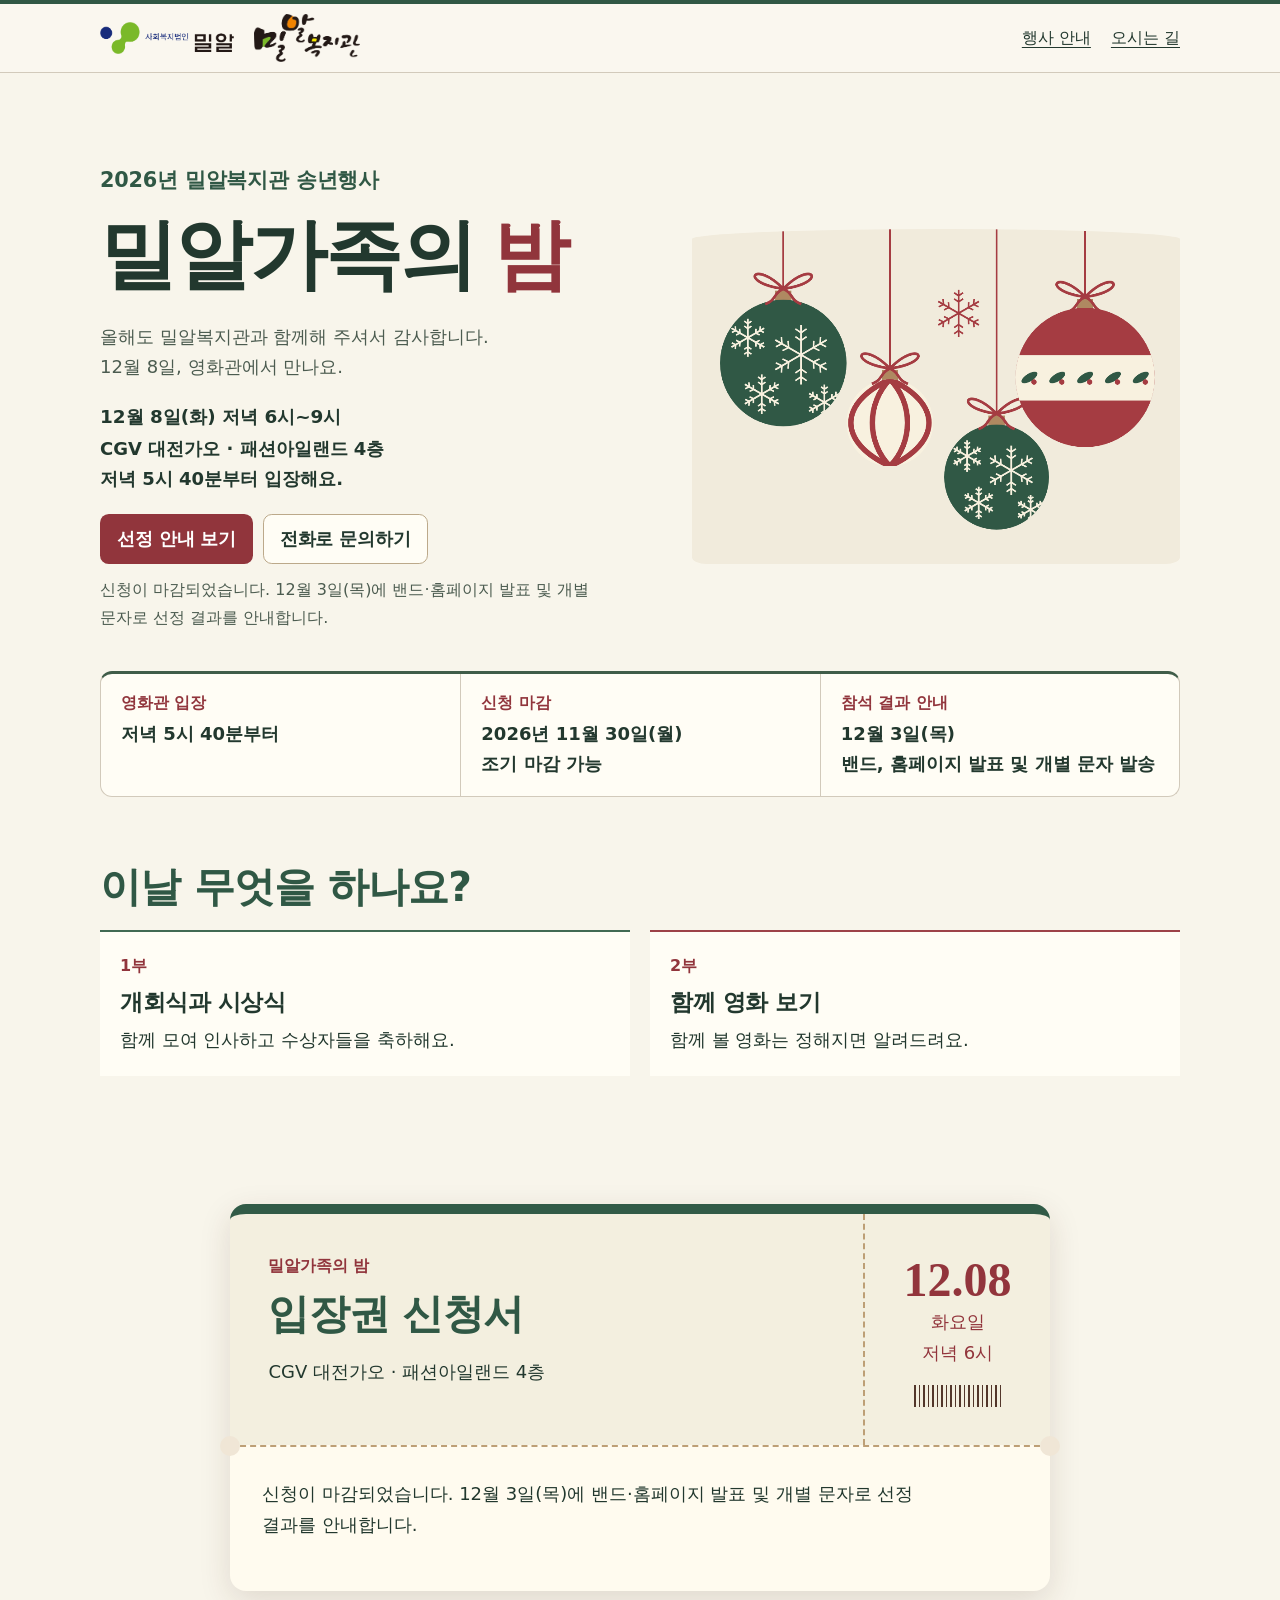
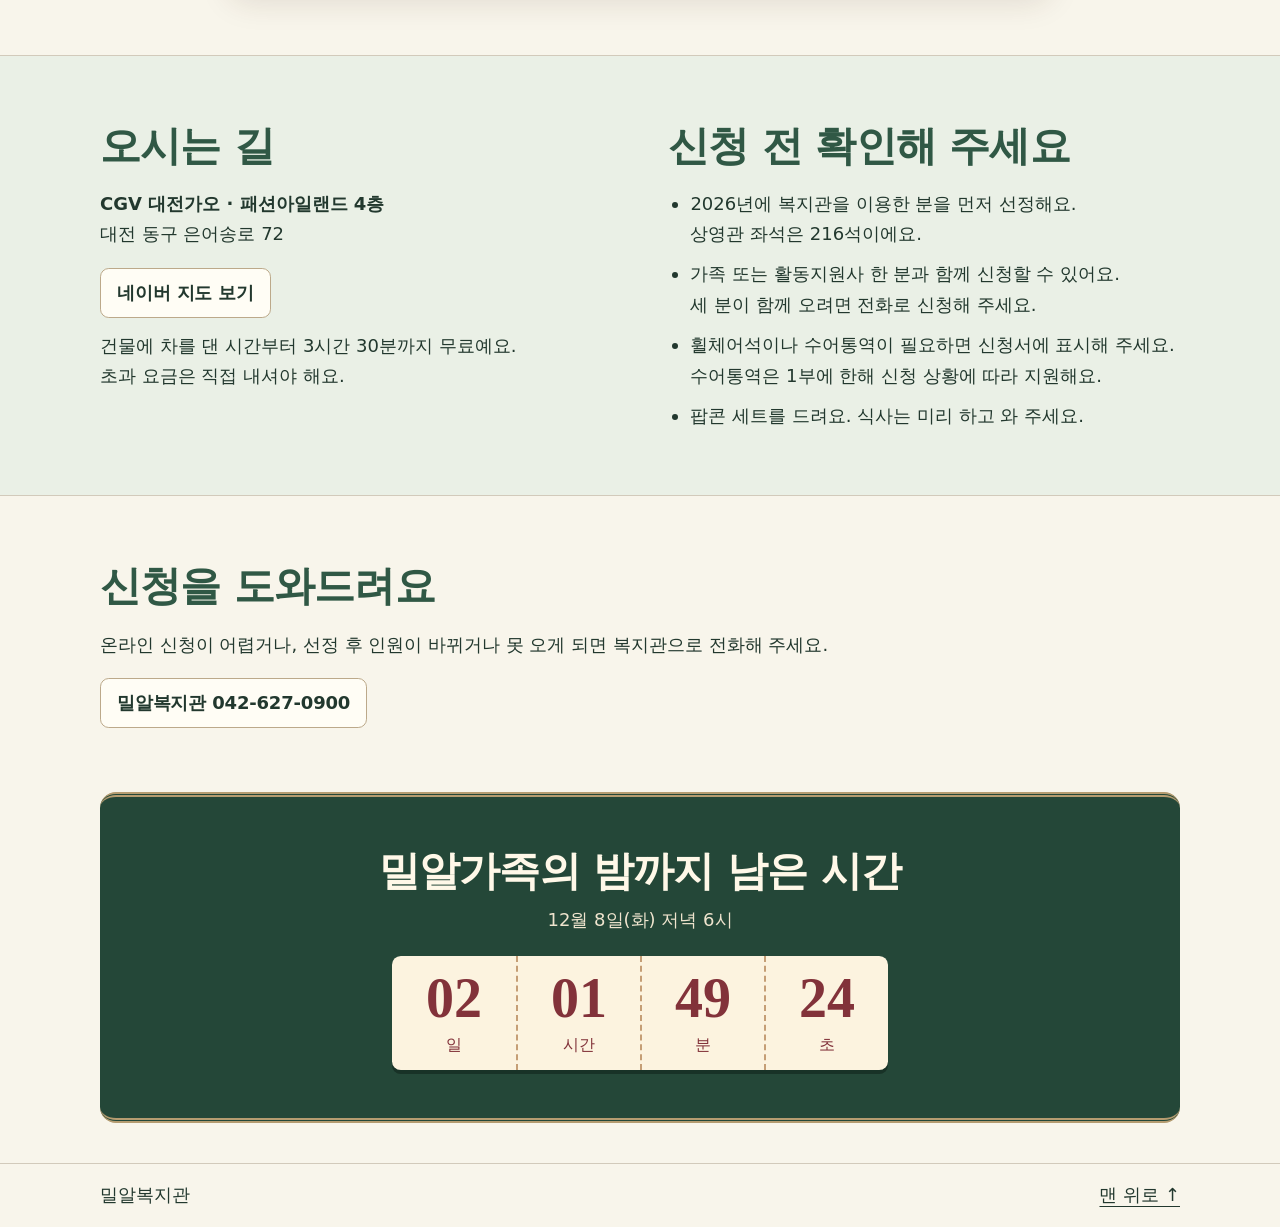
==== commit def9f5e1: "Add files via upload" ====
--- a/index.html
+++ b/index.html
@@ -53,11 +53,19 @@
 <article><p class="eyebrow">2부</p><h3>함께 영화 보기</h3><p id="movie">함께 볼 영화는 정해지면 알려드려요.</p></article>
 </div>
 </section>
-<section class="ticket" id="apply" aria-labelledby="apply-title"><div class="ticket-head"><div><p class="eyebrow">밀알가족의 밤</p><h2 id="apply-title">입장권 신청서</h2><p><span class="phrase">CGV 대전가오</span> · <span class="phrase">패션아일랜드 4층</span></p></div><div class="stub"><strong>12.08</strong><span>화요일</span><span>저녁 6시</span><i aria-hidden="true"></i></div></div><div class="ticket-body"><p id="notice">올해 이용자를 먼저 선정해요. 12월 3일(목)에 밴드와 홈페이지에서 선정 결과를 확인할 수 있어요.<br>개별 문자도 보내드립니다.</p><form id="form-area" method="post" action="https://docs.google.com/forms/d/e/1FAIpQLSfbPXHgrAnpJnj77g9psraNRPGkMZUX_kT_nBM9PHZuruNJgg/formResponse"><input type="hidden" name="pageHistory" value="0"><input type="hidden" name="continue" value="1"><section class="fields"><h3>이용자 정보</h3><label class="field">1. 이용자 이름 (필수)<small></small><input type="text" name="entry.530636444" required></label><label class="field">2. 이용자 장애유형 (필수)<small>해당 없는 경우 ‘비장애’ 또는 ‘해당없음’이라고 표기바랍니다.</small><input type="text" name="entry.1333711119" required></label><label class="field">3. 이용자 생년월일 (필수)<small>예시) 1900.00.00 (동명이인 확인을 위함입니다. 정확하게 기재해주세요.)</small><input type="text" name="entry.592174419" required></label><label class="field">4. 이용자 연락처 (필수)<small>예시) 010-0000-0000 · 선정 결과, 기타 안내 사항을 받기 위한 연락처입니다.<br>잘못된 기재로 인한 불이익은 책임지지 않습니다.<br>문자 받을 번호를 한 번 더 확인해 주세요.</small><input type="tel" name="entry.850321320" required></label><fieldset><legend>5. 올해(2026년) 복지관 이용경험 (필수)</legend><label class="choice"><input type="radio" name="entry.1693191217" value="있다" required>있다</label><label class="choice"><input type="radio" name="entry.1693191217" value="없다" required>없다</label><label class="choice"><input type="radio" name="entry.1693191217" value="과거(~2025년) 이용경험이 있다(*선정시 우선순위에서 제외될 수 있습니다.)" required>과거(~2025년) 이용경험이 있다(*선정시 우선순위에서 제외될 수 있습니다.)</label></fieldset></section><section class="fields"><h3>참석 인원</h3><fieldset><legend>6. 참석인원 (필수)</legend><label class="choice"><input type="radio" name="entry.1695488251" value="1명" required>1명</label><label class="choice"><input type="radio" name="entry.1695488251" value="2명" required>2명</label></fieldset><p>세 분이 함께 오려면 복지관으로 전화해 주세요.</p><div id="companion"><fieldset><legend>6-1. 참석자(동행인 참석 여부) · 참석자에 모두 체크해 주세요. (최대 2명)</legend><label class="choice"><input type="checkbox" name="entry.256684460" value="본인">본인</label><label class="choice"><input type="checkbox" name="entry.256684460" value="가족">가족</label><label class="choice"><input type="checkbox" name="entry.256684460" value="활동지원사">활동지원사</label></fieldset><label class="field">6-2. 동행인 성명 및 관계 (선택)<small>예시1) 홍길동, 아버지 · 예시2) 김선녀, 활동지원사</small><input type="text" name="entry.2104585" ></label><label class="field">6-3. 동행인 연락처 (선택)<small>예시) 010-0000-0000 · 선정 결과, 기타 안내 사항을 받기 위한 연락처입니다.<br>잘못된 기재로 인한 불이익은 책임지지 않습니다.</small><input type="tel" name="entry.1223029764" ></label></div></section><section class="fields"><h3>편의지원과 작성자</h3><fieldset><legend>7. 편의제공 선택 (선택)</legend><label class="choice"><input type="radio" name="entry.1217678221" value="휠체어석 희망" >휠체어석 희망</label><label class="choice"><input type="radio" name="entry.1217678221" value="수어통역 지원(본 행사 1부에 한하여 제공 / 영화 상영시 지원 불가)" >수어통역 지원(본 행사 1부에 한하여 제공 / 영화 상영시 지원 불가)</label><label class="choice"><input type="radio" name="entry.1217678221" value="__other_option__">기타</label><label class="field">기타 내용<input name="entry.1217678221.other_option_response" data-other="entry.1217678221" disabled></label></fieldset><p>상영관 내 휠체어석 선택 시 원활한 입·퇴장을 위하여 부득이하게 앞 좌석에 배치될 수 있으니,<br>양해 부탁드립니다. 수어통역 지원은 접수 결과에 따라 변경될 수 있습니다.<br>기타 사항 요청 시 상황에 따라 제공이 어려울 수 있습니다.</p><fieldset><legend>신청서 작성자 (신청 관련 추가 확인 필요시 연락하기 위함입니다.) (필수)</legend><label class="choice"><input type="radio" name="entry.705090233" value="본인(이용자)" required>본인(이용자)</label><label class="choice"><input type="radio" name="entry.705090233" value="동행인(가족 또는 활동지원사)" required>동행인(가족 또는 활동지원사)</label><label class="choice"><input type="radio" name="entry.705090233" value="__other_option__">기타</label><label class="field">기타 내용<input name="entry.705090233.other_option_response" data-other="entry.705090233" disabled></label></fieldset></section><section class="fields"><h3>동의 안내</h3><p><strong>개인정보 수집 및 활용에 대한 안내</strong><br>개인정보 수집 주체: 밀알복지관<br>개인정보 수집항목: 성명, 연락처, 장애유형, 동행인 정보 등 기타 신청을 위한 필수정보<br>개인정보 수집 및 활용목적: 참여자 접수, 선정, 참석자 개별 안내<br>개인정보 보유 및 이용기간: 수집일 ~ 목적달성시</p><p>상기 동의를 거부할 권리가 있으나, 수집 및 활용에 동의하지 않을 경우 ‘밀알가족의 밤’ 참석이 불가합니다.</p><fieldset><legend>개인정보 수집과 이용에 동의하나요? (필수)</legend><label class="choice"><input type="radio" name="entry.174394973" value="네, 동의합니다." required>네, 동의합니다.</label><label class="choice"><input type="radio" name="entry.174394973" value="아니요, 동의하지 않습니다." required>아니요, 동의하지 않습니다.</label></fieldset><details><summary>사진 촬영·배포 및 판권 안내 전문 보기</summary><ol>
+<section class="ticket" id="apply" aria-labelledby="apply-title"><div class="ticket-head"><div><p class="eyebrow">밀알가족의 밤</p><h2 id="apply-title">입장권 신청서</h2><p><span class="phrase">CGV 대전가오</span> · <span class="phrase">패션아일랜드 4층</span></p></div><div class="stub"><strong>12.08</strong><span>화요일</span><span>저녁 6시</span><i aria-hidden="true"></i></div></div><div class="ticket-body"><p id="notice">올해 이용자를 먼저 선정해요. 12월 3일(목)에 밴드와 홈페이지에서 선정 결과를 확인할 수 있어요.<br>개별 문자도 보내드립니다.</p><form id="form-area" method="post" action="https://docs.google.com/forms/d/e/1FAIpQLSfbPXHgrAnpJnj77g9psraNRPGkMZUX_kT_nBM9PHZuruNJgg/formResponse"><input type="hidden" name="pageHistory" value="0"><input type="hidden" name="continue" value="1"><section class="fields"><h3>이용자 정보</h3><label class="field">1. 이용자 이름 (필수)<small></small><input type="text" name="entry.530636444" required></label><label class="field">2. 이용자 장애유형 (필수)<small>해당 없는 경우 ‘비장애’ 또는 ‘해당없음’이라고 표기바랍니다.</small><input type="text" name="entry.1333711119" required></label><label class="field">3. 이용자 생년월일 (필수)<small>예시) 1900.00.00 (동명이인 확인을 위함입니다. 정확하게 기재해주세요.)</small><input type="text" name="entry.592174419" required></label><label class="field">4. 이용자 연락처 (필수)<small>예시) 010-0000-0000 · 선정 결과, 기타 안내 사항을 받기 위한 연락처입니다.<br>잘못된 기재로 인한 불이익은 책임지지 않습니다.<br>문자 받을 번호를 한 번 더 확인해 주세요.</small><input type="tel" name="entry.850321320" required></label><fieldset><legend>5. 올해(2026년) 복지관 이용경험 (필수)</legend><label class="choice"><input type="radio" name="entry.1693191217" value="있다" required>있다</label><label class="choice"><input type="radio" name="entry.1693191217" value="없다" required>없다</label><label class="choice"><input type="radio" name="entry.1693191217" value="과거(~2025년) 이용경험이 있다(*선정시 우선순위에서 제외될 수 있습니다.)" required>과거(~2025년) 이용경험이 있다(*선정시 우선순위에서 제외될 수 있습니다.)</label></fieldset></section><section class="fields"><h3>참석 인원</h3><fieldset><legend>6. 참석인원 (필수)</legend><label class="choice"><input type="radio" name="entry.1695488251" value="1명" required>1명</label><label class="choice"><input type="radio" name="entry.1695488251" value="2명" required>2명</label></fieldset><p>세 분이 함께 오려면 복지관으로 전화해 주세요.</p><div id="companion"><fieldset><legend>6-1. 참석자(동행인 참석 여부) · 참석자에 모두 체크해 주세요. (최대 2명)</legend><label class="choice"><input type="checkbox" name="entry.256684460" value="본인">본인</label><label class="choice"><input type="checkbox" name="entry.256684460" value="가족">가족</label><label class="choice"><input type="checkbox" name="entry.256684460" value="활동지원사">활동지원사</label></fieldset><label class="field">6-2. 동행인 성명 및 관계 (선택)<small>예시1) 홍길동, 아버지 · 예시2) 김선녀, 활동지원사</small><input type="text" name="entry.2104585" ></label><label class="field">6-3. 동행인 연락처 (선택)<small>예시) 010-0000-0000 · 선정 결과, 기타 안내 사항을 받기 위한 연락처입니다.<br>잘못된 기재로 인한 불이익은 책임지지 않습니다.</small><input type="tel" name="entry.1223029764" ></label></div></section><section class="fields"><h3>편의지원과 작성자</h3><fieldset><legend>7. 편의제공 선택 (선택)</legend><label class="choice"><input type="radio" name="entry.1217678221" value="휠체어석 희망" >휠체어석 희망</label><label class="choice"><input type="radio" name="entry.1217678221" value="수어통역 지원(본 행사 1부에 한하여 제공 / 영화 상영시 지원 불가)" >수어통역 지원(본 행사 1부에 한하여 제공 / 영화 상영시 지원 불가)</label><label class="choice"><input type="radio" name="entry.1217678221" value="__other_option__">기타</label><label class="field">기타 내용<input name="entry.1217678221.other_option_response" data-other="entry.1217678221" disabled></label></fieldset><p>상영관 내 휠체어석 선택 시 원활한 입·퇴장을 위하여 부득이하게 앞 좌석에 배치될 수 있으니,<br>양해 부탁드립니다. 수어통역 지원은 접수 결과에 따라 변경될 수 있습니다.<br>기타 사항 요청 시 상황에 따라 제공이 어려울 수 있습니다.</p><fieldset><legend>신청서 작성자 (신청 관련 추가 확인 필요시 연락하기 위함입니다.) (필수)</legend><label class="choice"><input type="radio" name="entry.705090233" value="본인(이용자)" required>본인(이용자)</label><label class="choice"><input type="radio" name="entry.705090233" value="동행인(가족 또는 활동지원사)" required>동행인(가족 또는 활동지원사)</label><label class="choice"><input type="radio" name="entry.705090233" value="__other_option__">기타</label><label class="field">기타 내용<input name="entry.705090233.other_option_response" data-other="entry.705090233" disabled></label></fieldset></section><section id="car-arrival" class="fields" hidden>
+<h3>주차 안내</h3>
+<fieldset><legend>차를 타고 오시나요?</legend>
+<label class="choice"><input type="radio" name="car-arrival" value="yes">네</label>
+<label class="choice"><input type="radio" name="car-arrival" value="no">아니요</label>
+</fieldset>
+<label id="plate-wrap" hidden><strong>🚗 차량번호</strong><br>주차 등록을 위해 차량번호를 적어 주세요.<br>
+<input id="parking-plate" disabled type="text" maxlength="24" autocomplete="off" placeholder="예) 12가3456" style="max-width:16rem;border:2px solid #305744;border-left:8px solid #305744;border-radius:.5rem;text-align:center"></label>
+</section><section class="fields"><h3>동의 안내</h3><p><strong>개인정보 수집 및 활용에 대한 안내</strong><br>개인정보 수집 주체: 밀알복지관<br>개인정보 수집항목: 성명, 연락처, 장애유형, 동행인 정보, 차량번호(주차 등록 희망자) 등 기타 신청을 위한 필수정보<br>개인정보 수집 및 활용목적: 참여자 접수, 선정, 참석자 개별 안내, 희망자 주차 등록<br>개인정보 보유 및 이용기간: 수집일 ~ 목적달성시</p><p>상기 동의를 거부할 권리가 있으나, 수집 및 활용에 동의하지 않을 경우 ‘밀알가족의 밤’ 참석이 불가합니다.</p><fieldset><legend>개인정보 수집과 이용에 동의하나요? (필수)</legend><label class="choice"><input type="radio" name="entry.174394973" value="네, 동의합니다." required>네, 동의합니다.</label><label class="choice"><input type="radio" name="entry.174394973" value="아니요, 동의하지 않습니다." required>아니요, 동의하지 않습니다.</label></fieldset><details><summary>사진 촬영·배포 및 판권 안내 전문 보기</summary><ol>
 <li>본인은 촬영된 사진(들)을 홍보 및 첨부자료로 사용하는 것을 동의합니다.</li>
 <li>본인은 촬영자나 촬영된 사진을 소유한 밀알복지관에 어떤 매체(인터넷, 신문, 잡지, 기타 매체 등)에 글, 그림 또는 전체나 일부로 사용되는 등 사용 및 배포 방법이나 형태 그리고 국적에 관계없이 사진(들)을 사용할 권리(소유 및 저작, 판권 등을 포함)를 부여합니다.</li>
 <li>본인은 이 사진(들)의 판권 및 소유권을 주장하지 않는다는 점에 대해 동의하며, 상기 내용에 의거 모든 소유권 및 저작 및 판권 등이 밀알복지관에 있음을 인정합니다.</li>
-<li>본인은 위의 내용에 따라 추후 초상권과 관련하여, 밀알복지관을 상대로 일체의 소송을 제기하지 않을 것에 대해 동의합니다.(단, 본인의 개인사유로 인한 삭제요청 시에는 가능합니다.)</li></ol></details><fieldset><legend>사진 촬영·활용에 동의하나요? (선택)</legend><label class="choice"><input type="radio" name="entry.2069419241" value="네, 동의합니다." >네, 동의합니다.</label><label class="choice"><input type="radio" name="entry.2069419241" value="아니오, 동의하지 않습니다." >아니오, 동의하지 않습니다.</label></fieldset></section><section class="fields"><h3>행사 유의사항 확인 (필수)</h3><p>행사 진행에 대한 유의사항에 대해 확인하였으며, 이를 적극 준수할 것에 동의합니다.<br>해당 사항에 대해 미준수 시, 밀알가족의 밤 참여자 선정 시 및 선정 후에도<br>참여 대상에서 제외될 수 있음을 확인하였습니다.</p><label class="choice"><input type="checkbox" required name="entry.1217291641" value="네, 확인하였습니다."><span>주차는 입차 후 3시간 30분까지 무료이고 초과 요금은 직접 내요.<br>입구에 있는 기기에서 직접 주차 등록을 해 주세요.</span></label><label class="choice"><input type="checkbox" required name="entry.350486902" value="네, 확인하였습니다.">이용자 한 명과 가족 또는 활동지원사 한 명까지 온라인으로 신청해요.</label><label class="choice"><input type="checkbox" required name="entry.524204542" value="네, 확인하였습니다.">간단히 식사하고 와 주세요. 팝콘 세트를 드려요.</label><label class="choice"><input type="checkbox" required name="entry.431354746" value="네, 확인하였습니다.">저녁 5시 40분부터 6시 사이에 입장해요.</label><label class="choice"><input type="checkbox" required name="entry.263095926" value="네, 확인하였습니다."><span>선정된 이후 참석 인원이 줄거나 불참하면 반드시 기관에 연락해 주세요.<br>좌석 배치 변경과 대기자 안내를 위해 필요합니다.</span></label></section><p>다음 화면에서 복지관 신청서의 마지막 단계까지 진행해 주세요.</p><button class="button primary" type="submit">다음 단계로</button></form></div></section>
+<li>본인은 위의 내용에 따라 추후 초상권과 관련하여, 밀알복지관을 상대로 일체의 소송을 제기하지 않을 것에 대해 동의합니다.(단, 본인의 개인사유로 인한 삭제요청 시에는 가능합니다.)</li></ol></details><fieldset><legend>사진 촬영·활용에 동의하나요? (선택)</legend><label class="choice"><input type="radio" name="entry.2069419241" value="네, 동의합니다." >네, 동의합니다.</label><label class="choice"><input type="radio" name="entry.2069419241" value="아니오, 동의하지 않습니다." >아니오, 동의하지 않습니다.</label></fieldset></section><section class="fields"><h3>행사 유의사항 확인 (필수)</h3><p>행사 진행에 대한 유의사항에 대해 확인하였으며, 이를 적극 준수할 것에 동의합니다.<br>해당 사항에 대해 미준수 시, 밀알가족의 밤 참여자 선정 시 및 선정 후에도<br>참여 대상에서 제외될 수 있음을 확인하였습니다.</p><label class="choice"><input type="checkbox" required name="entry.1217291641" value="네, 확인하였습니다."><span>주차는 입차 후 3시간 30분까지 무료이고 초과 요금은 직접 내요.</span></label><label class="choice"><input type="checkbox" required name="entry.350486902" value="네, 확인하였습니다.">이용자 한 명과 가족 또는 활동지원사 한 명까지 온라인으로 신청해요.</label><label class="choice"><input type="checkbox" required name="entry.524204542" value="네, 확인하였습니다.">간단히 식사하고 와 주세요. 팝콘 세트를 드려요.</label><label class="choice"><input type="checkbox" required name="entry.431354746" value="네, 확인하였습니다.">저녁 5시 40분부터 6시 사이에 입장해요.</label><label class="choice"><input type="checkbox" required name="entry.263095926" value="네, 확인하였습니다."><span>선정된 이후 참석 인원이 줄거나 불참하면 반드시 기관에 연락해 주세요.<br>좌석 배치 변경과 대기자 안내를 위해 필요합니다.</span></label></section><p>다음 화면에서 복지관 신청서의 마지막 단계까지 진행해 주세요.</p><button class="button primary" type="submit">다음 단계로</button></form></div></section>
 <section class="section media-bg" id="media" hidden><div class="wrap"><h2>올해, 밀알에서</h2><div id="gallery"></div></div></section>
 <section class="section logistics"><div class="wrap two">
 <div id="visit"><h2>오시는 길</h2><p><strong><span class="phrase">CGV 대전가오</span> · <span class="phrase">패션아일랜드 4층</span></strong><br>대전 동구 은어송로 72</p><a class="button outline" href="https://map.naver.com/p/search/CGV%20대전가오">네이버 지도 보기</a><p>건물에 차를 댄 시간부터 3시간 30분까지 무료예요.<br>초과 요금은 직접 내셔야 해요.</p></div>
@@ -75,5 +83,27 @@
 <section class="section wrap countdown" id="countdown"><h2>밀알가족의 밤까지 남은 시간</h2><time datetime="2026-12-08T18:00:00+09:00">12월 8일(화) 저녁 6시</time><div id="clock" role="timer" aria-live="off" hidden><span class="clock-cell"><b></b><small>일</small></span><span class="clock-cell"><b></b><small>시간</small></span><span class="clock-cell"><b></b><small>분</small></span><span class="clock-cell"><b></b><small>초</small></span></div></section>
 </main>
 <footer><div class="wrap">밀알복지관 <a href="#main">맨 위로 ↑</a></div></footer>
+<script>
+(() => {
+  // 기관 원본 구글폼 첫 페이지의 선택형(필수 아님) 단답 문항 entry 번호를 연결합니다.
+  const plateEntry = "";
+  if (!/^entry\.\d+$/.test(plateEntry)) return;
+  const section = document.getElementById("car-arrival");
+  const plate = document.getElementById("parking-plate");
+  const wrap = document.getElementById("plate-wrap");
+  plate.name = plateEntry;
+  function updateParking() {
+    const driving = section.querySelector('input[value="yes"]').checked;
+    wrap.hidden = !driving;
+    plate.disabled = !driving;
+    plate.required = driving;
+    if (!driving) plate.value = "";
+  }
+  section.addEventListener("change", updateParking);
+  window.addEventListener("pageshow", updateParking);
+  section.hidden = false;
+  updateParking();
+})();
+</script>
 </body>
-</html>+</html>
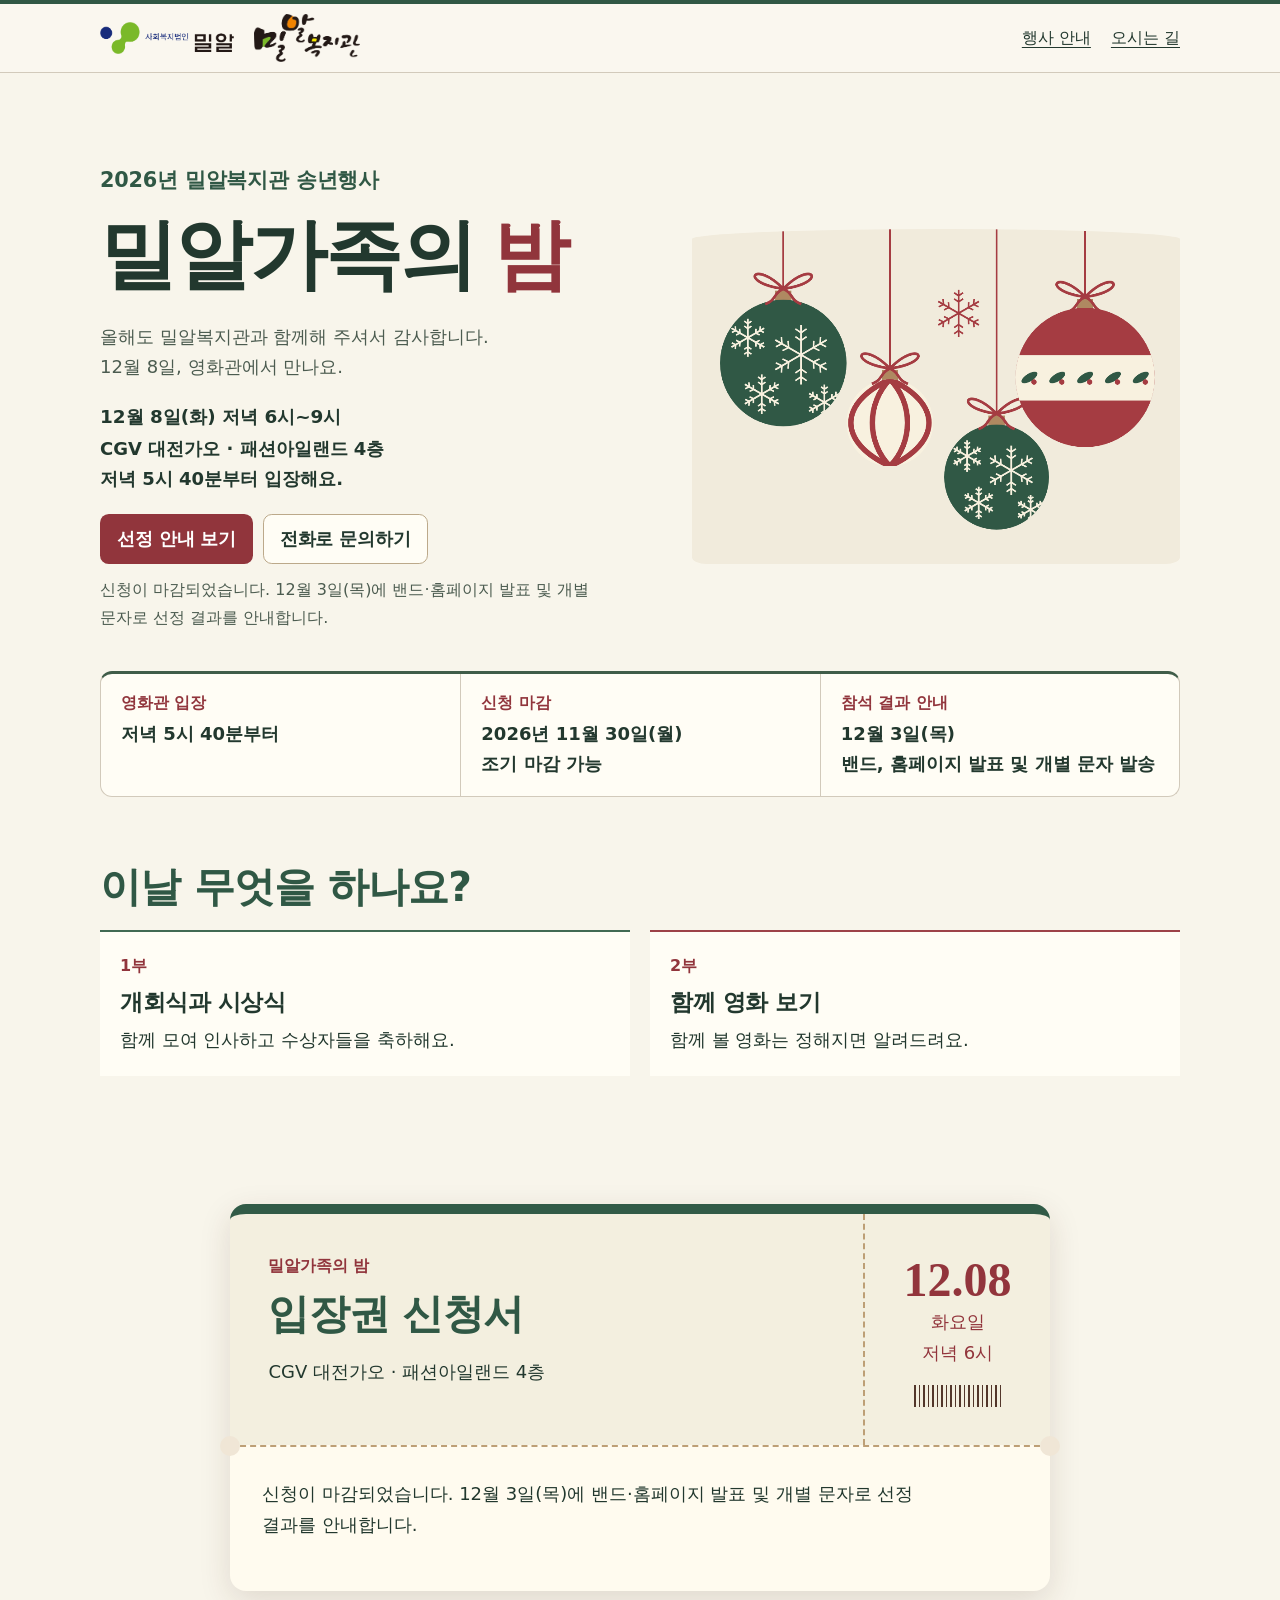
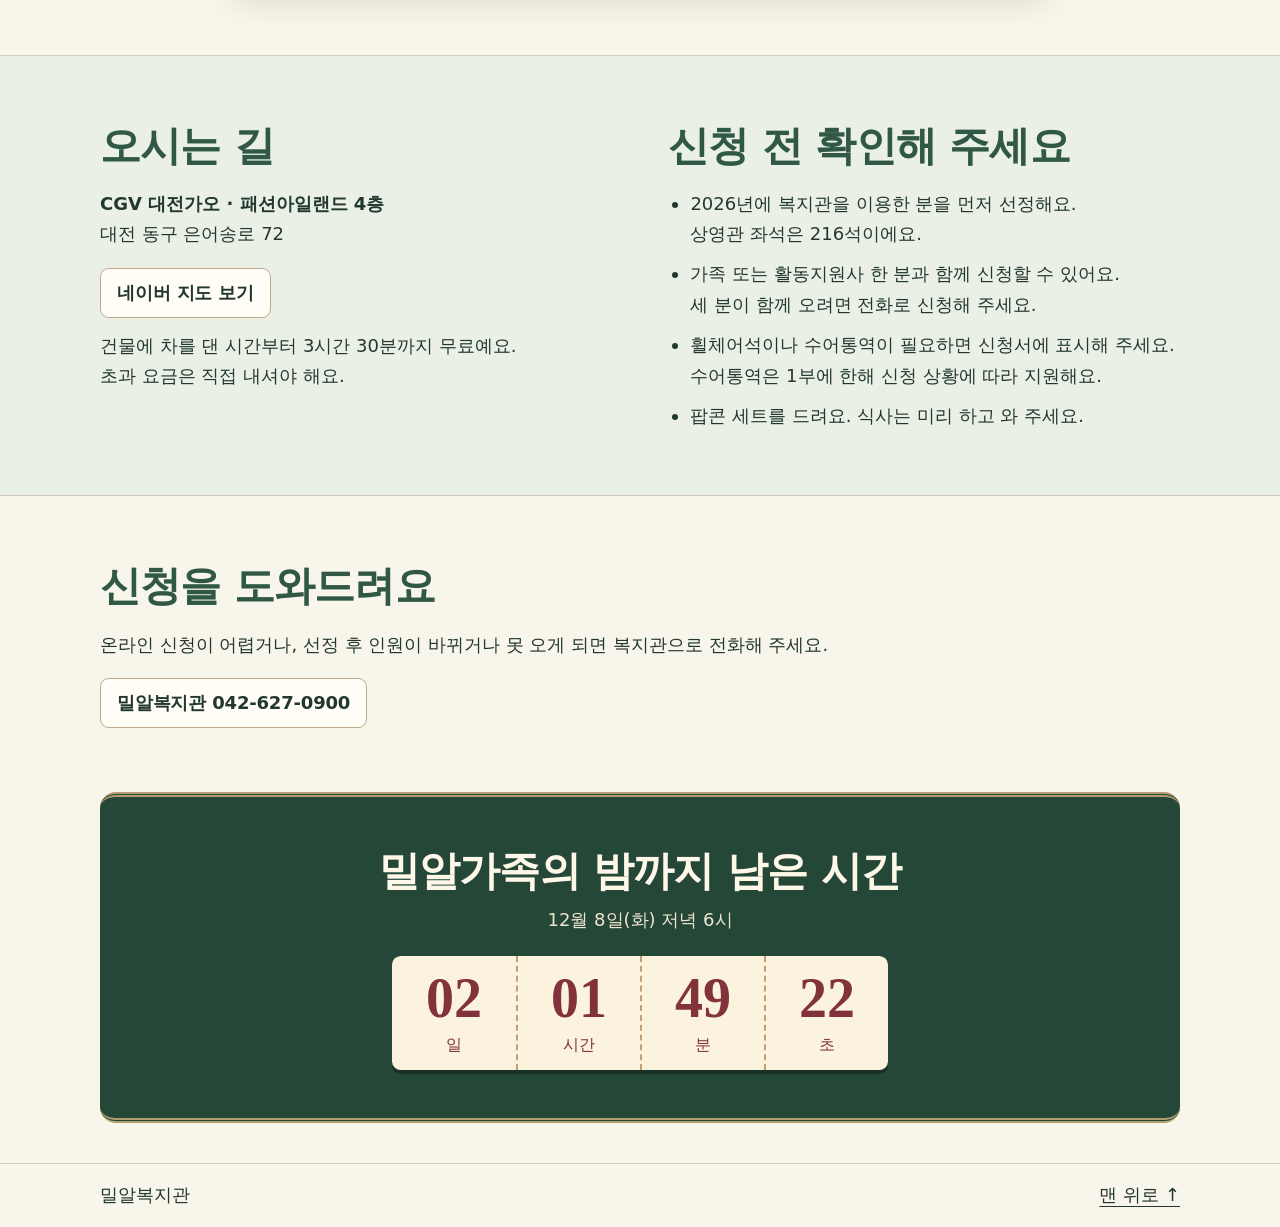
==== commit 35985ee6: "Add files via upload" ====
--- a/index.html
+++ b/index.html
@@ -56,9 +56,10 @@
 <section class="ticket" id="apply" aria-labelledby="apply-title"><div class="ticket-head"><div><p class="eyebrow">밀알가족의 밤</p><h2 id="apply-title">입장권 신청서</h2><p><span class="phrase">CGV 대전가오</span> · <span class="phrase">패션아일랜드 4층</span></p></div><div class="stub"><strong>12.08</strong><span>화요일</span><span>저녁 6시</span><i aria-hidden="true"></i></div></div><div class="ticket-body"><p id="notice">올해 이용자를 먼저 선정해요. 12월 3일(목)에 밴드와 홈페이지에서 선정 결과를 확인할 수 있어요.<br>개별 문자도 보내드립니다.</p><form id="form-area" method="post" action="https://docs.google.com/forms/d/e/1FAIpQLSfbPXHgrAnpJnj77g9psraNRPGkMZUX_kT_nBM9PHZuruNJgg/formResponse"><input type="hidden" name="pageHistory" value="0"><input type="hidden" name="continue" value="1"><section class="fields"><h3>이용자 정보</h3><label class="field">1. 이용자 이름 (필수)<small></small><input type="text" name="entry.530636444" required></label><label class="field">2. 이용자 장애유형 (필수)<small>해당 없는 경우 ‘비장애’ 또는 ‘해당없음’이라고 표기바랍니다.</small><input type="text" name="entry.1333711119" required></label><label class="field">3. 이용자 생년월일 (필수)<small>예시) 1900.00.00 (동명이인 확인을 위함입니다. 정확하게 기재해주세요.)</small><input type="text" name="entry.592174419" required></label><label class="field">4. 이용자 연락처 (필수)<small>예시) 010-0000-0000 · 선정 결과, 기타 안내 사항을 받기 위한 연락처입니다.<br>잘못된 기재로 인한 불이익은 책임지지 않습니다.<br>문자 받을 번호를 한 번 더 확인해 주세요.</small><input type="tel" name="entry.850321320" required></label><fieldset><legend>5. 올해(2026년) 복지관 이용경험 (필수)</legend><label class="choice"><input type="radio" name="entry.1693191217" value="있다" required>있다</label><label class="choice"><input type="radio" name="entry.1693191217" value="없다" required>없다</label><label class="choice"><input type="radio" name="entry.1693191217" value="과거(~2025년) 이용경험이 있다(*선정시 우선순위에서 제외될 수 있습니다.)" required>과거(~2025년) 이용경험이 있다(*선정시 우선순위에서 제외될 수 있습니다.)</label></fieldset></section><section class="fields"><h3>참석 인원</h3><fieldset><legend>6. 참석인원 (필수)</legend><label class="choice"><input type="radio" name="entry.1695488251" value="1명" required>1명</label><label class="choice"><input type="radio" name="entry.1695488251" value="2명" required>2명</label></fieldset><p>세 분이 함께 오려면 복지관으로 전화해 주세요.</p><div id="companion"><fieldset><legend>6-1. 참석자(동행인 참석 여부) · 참석자에 모두 체크해 주세요. (최대 2명)</legend><label class="choice"><input type="checkbox" name="entry.256684460" value="본인">본인</label><label class="choice"><input type="checkbox" name="entry.256684460" value="가족">가족</label><label class="choice"><input type="checkbox" name="entry.256684460" value="활동지원사">활동지원사</label></fieldset><label class="field">6-2. 동행인 성명 및 관계 (선택)<small>예시1) 홍길동, 아버지 · 예시2) 김선녀, 활동지원사</small><input type="text" name="entry.2104585" ></label><label class="field">6-3. 동행인 연락처 (선택)<small>예시) 010-0000-0000 · 선정 결과, 기타 안내 사항을 받기 위한 연락처입니다.<br>잘못된 기재로 인한 불이익은 책임지지 않습니다.</small><input type="tel" name="entry.1223029764" ></label></div></section><section class="fields"><h3>편의지원과 작성자</h3><fieldset><legend>7. 편의제공 선택 (선택)</legend><label class="choice"><input type="radio" name="entry.1217678221" value="휠체어석 희망" >휠체어석 희망</label><label class="choice"><input type="radio" name="entry.1217678221" value="수어통역 지원(본 행사 1부에 한하여 제공 / 영화 상영시 지원 불가)" >수어통역 지원(본 행사 1부에 한하여 제공 / 영화 상영시 지원 불가)</label><label class="choice"><input type="radio" name="entry.1217678221" value="__other_option__">기타</label><label class="field">기타 내용<input name="entry.1217678221.other_option_response" data-other="entry.1217678221" disabled></label></fieldset><p>상영관 내 휠체어석 선택 시 원활한 입·퇴장을 위하여 부득이하게 앞 좌석에 배치될 수 있으니,<br>양해 부탁드립니다. 수어통역 지원은 접수 결과에 따라 변경될 수 있습니다.<br>기타 사항 요청 시 상황에 따라 제공이 어려울 수 있습니다.</p><fieldset><legend>신청서 작성자 (신청 관련 추가 확인 필요시 연락하기 위함입니다.) (필수)</legend><label class="choice"><input type="radio" name="entry.705090233" value="본인(이용자)" required>본인(이용자)</label><label class="choice"><input type="radio" name="entry.705090233" value="동행인(가족 또는 활동지원사)" required>동행인(가족 또는 활동지원사)</label><label class="choice"><input type="radio" name="entry.705090233" value="__other_option__">기타</label><label class="field">기타 내용<input name="entry.705090233.other_option_response" data-other="entry.705090233" disabled></label></fieldset></section><section id="car-arrival" class="fields" hidden>
 <h3>주차 안내</h3>
 <fieldset><legend>차를 타고 오시나요?</legend>
-<label class="choice"><input type="radio" name="car-arrival" value="yes">네</label>
+<label class="choice"><input type="radio" name="car-arrival" value="yes" required>네</label>
 <label class="choice"><input type="radio" name="car-arrival" value="no">아니요</label>
 </fieldset>
+<input type="hidden" id="no-parking" name="entry.237553715" value="차량 없음" disabled>
 <label id="plate-wrap" hidden><strong>🚗 차량번호</strong><br>주차 등록을 위해 차량번호를 적어 주세요.<br>
 <input id="parking-plate" disabled type="text" maxlength="24" autocomplete="off" placeholder="예) 12가3456" style="max-width:16rem;border:2px solid #305744;border-left:8px solid #305744;border-radius:.5rem;text-align:center"></label>
 </section><section class="fields"><h3>동의 안내</h3><p><strong>개인정보 수집 및 활용에 대한 안내</strong><br>개인정보 수집 주체: 밀알복지관<br>개인정보 수집항목: 성명, 연락처, 장애유형, 동행인 정보, 차량번호(주차 등록 희망자) 등 기타 신청을 위한 필수정보<br>개인정보 수집 및 활용목적: 참여자 접수, 선정, 참석자 개별 안내, 희망자 주차 등록<br>개인정보 보유 및 이용기간: 수집일 ~ 목적달성시</p><p>상기 동의를 거부할 권리가 있으나, 수집 및 활용에 동의하지 않을 경우 ‘밀알가족의 밤’ 참석이 불가합니다.</p><fieldset><legend>개인정보 수집과 이용에 동의하나요? (필수)</legend><label class="choice"><input type="radio" name="entry.174394973" value="네, 동의합니다." required>네, 동의합니다.</label><label class="choice"><input type="radio" name="entry.174394973" value="아니요, 동의하지 않습니다." required>아니요, 동의하지 않습니다.</label></fieldset><details><summary>사진 촬영·배포 및 판권 안내 전문 보기</summary><ol>
@@ -86,7 +87,7 @@
 <script>
 (() => {
   // 기관 원본 구글폼 첫 페이지의 선택형(필수 아님) 단답 문항 entry 번호를 연결합니다.
-  const plateEntry = "";
+  const plateEntry = "entry.237553715";
   if (!/^entry\.\d+$/.test(plateEntry)) return;
   const section = document.getElementById("car-arrival");
   const plate = document.getElementById("parking-plate");
@@ -94,6 +95,7 @@
   plate.name = plateEntry;
   function updateParking() {
     const driving = section.querySelector('input[value="yes"]').checked;
+    document.getElementById("no-parking").disabled = !section.querySelector('input[value="no"]').checked;
     wrap.hidden = !driving;
     plate.disabled = !driving;
     plate.required = driving;
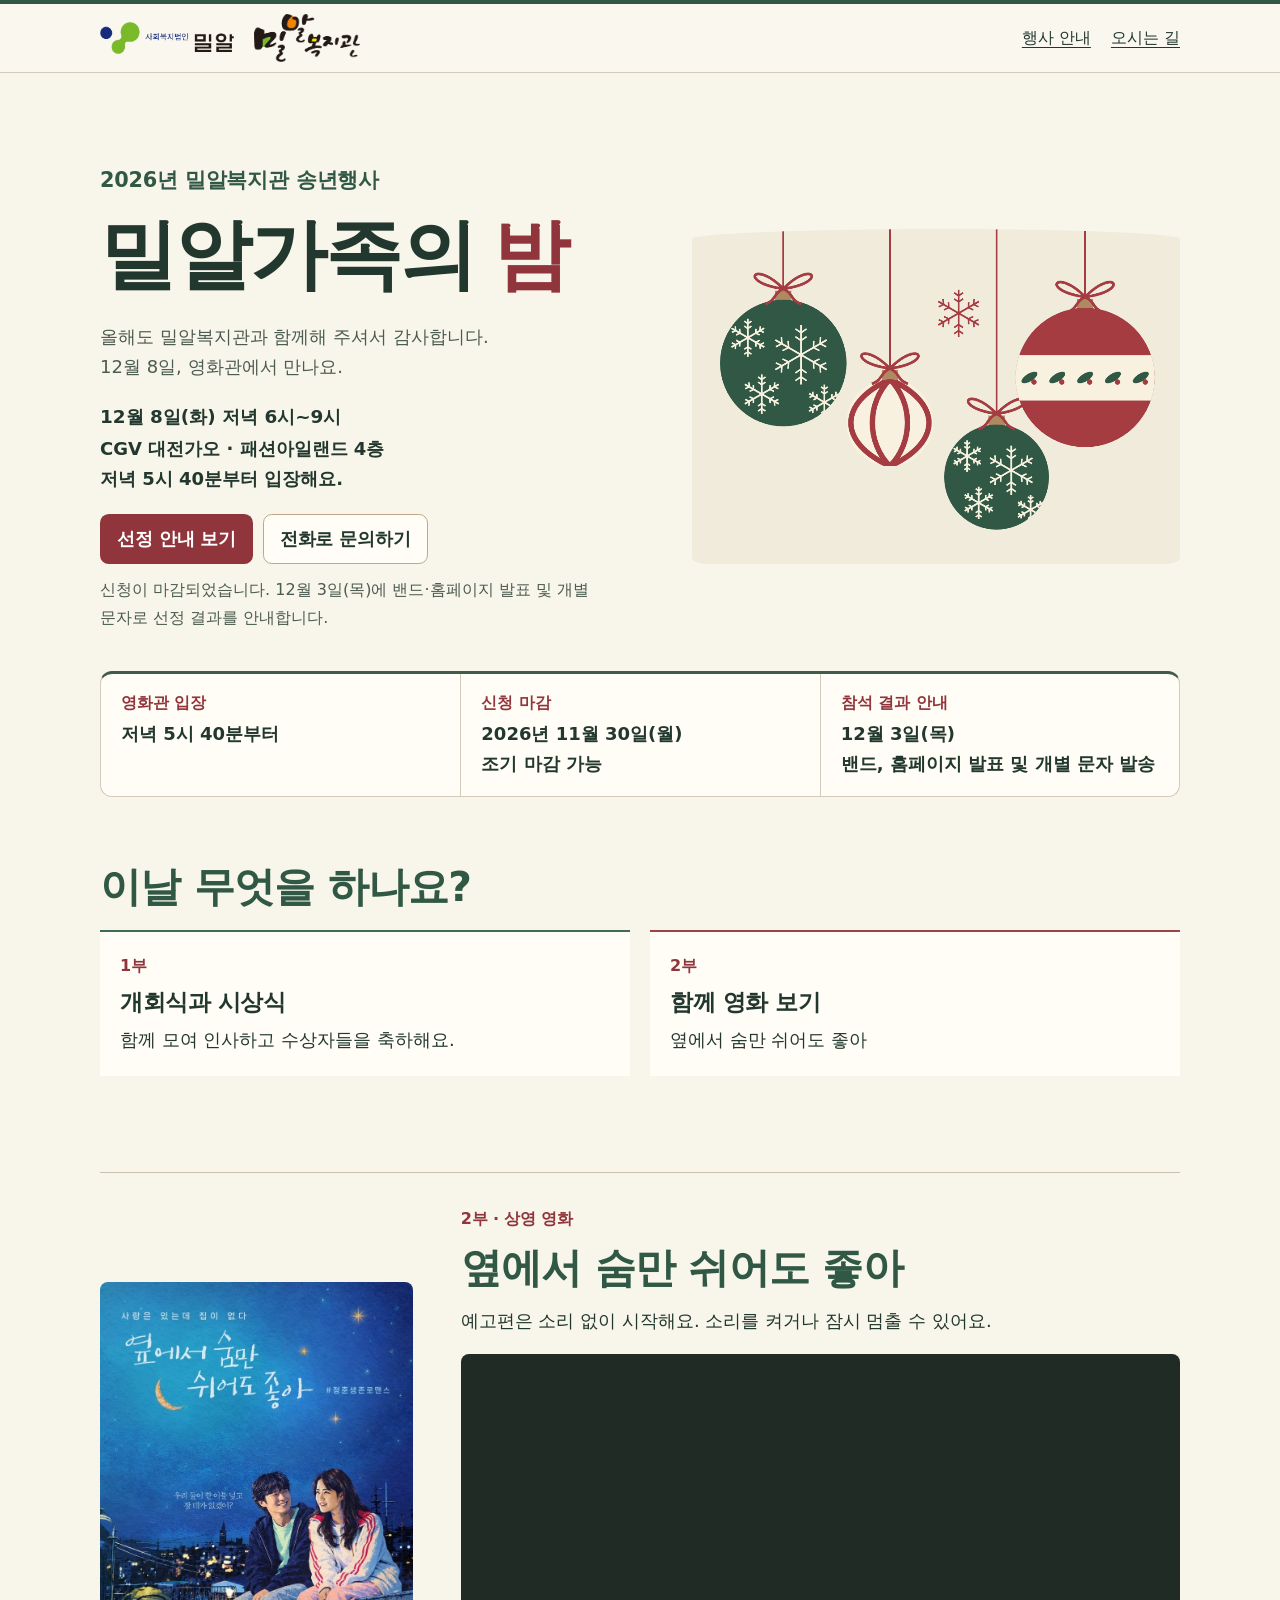
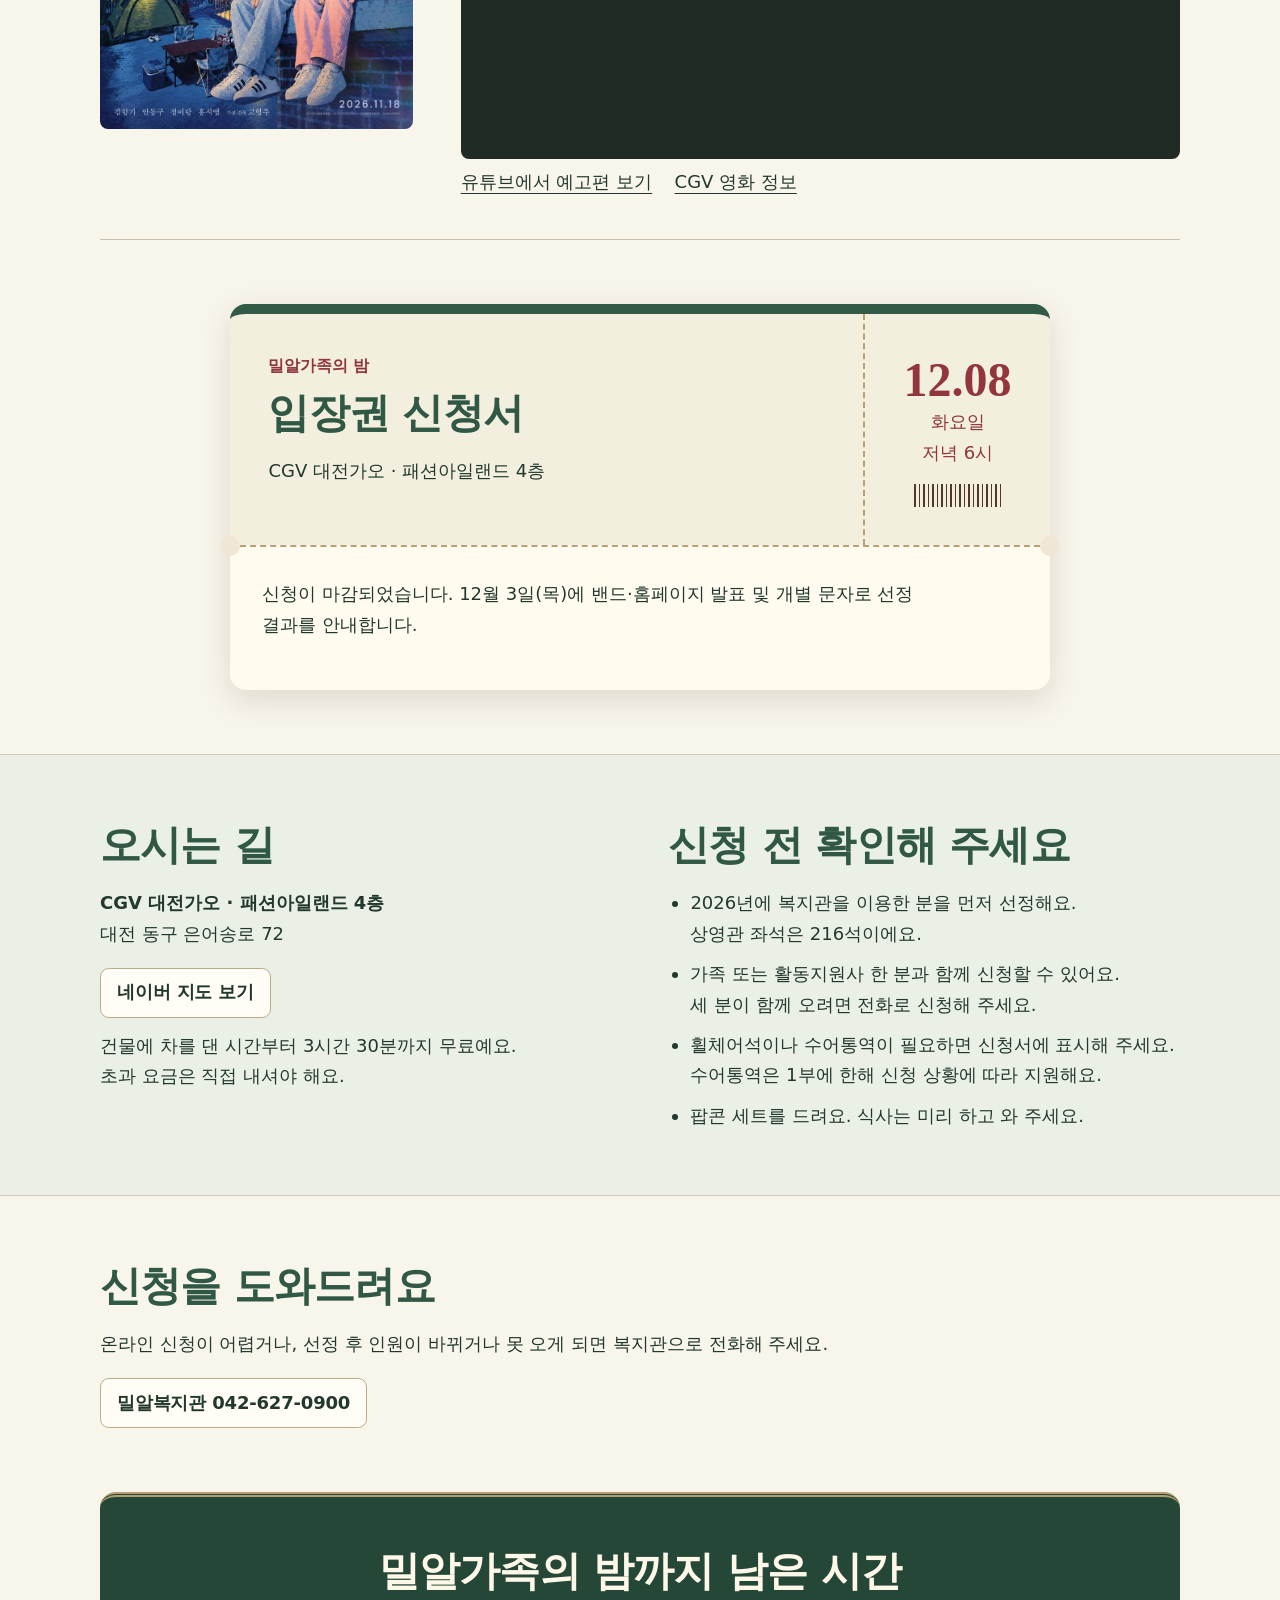
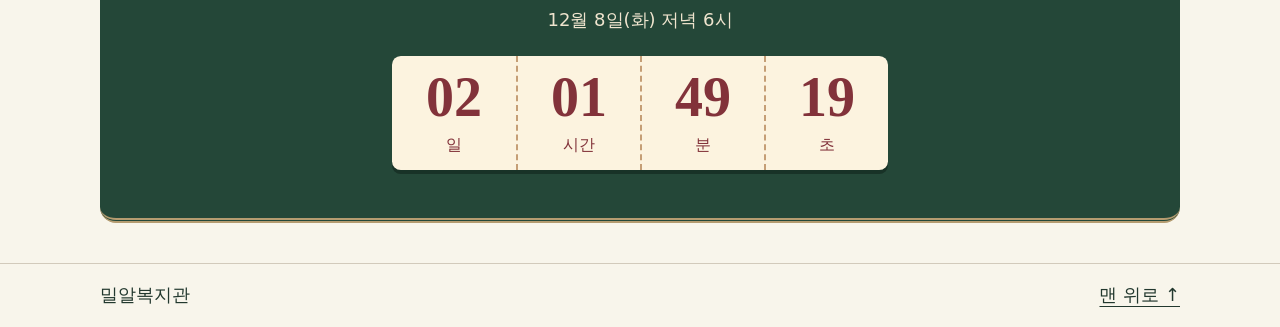
==== commit 63b04b66: "Add files via upload" ====
--- a/index.html
+++ b/index.html
@@ -19,6 +19,15 @@
 <script defer src="./registration.js"></script>
 <script defer src="./winter.js"></script>
 <script defer src="./media.js"></script>
+<style>
+.film-program{display:grid;grid-template-columns:minmax(145px,1fr) minmax(0,2.3fr);align-items:center;gap:clamp(1rem,4vw,3rem);margin-block:2rem 4rem;padding-block:2rem;border-block:1px solid #cbbfae}
+.film-poster img{display:block;width:100%;height:auto;border-radius:8px}
+.film-details h2{margin:.25em 0;word-break:keep-all}.film-details p{word-break:keep-all}
+#trailer-slot{background:#202b26;aspect-ratio:16/9;min-height:200px;border-radius:8px;overflow:hidden}
+#trailer-slot iframe{display:block;width:100%;height:100%;border:0}
+.film-links{display:flex;flex-wrap:wrap;gap:0 1.4rem}.film-links a{display:inline-flex;align-items:center;min-height:48px;text-decoration:underline}
+@media(max-width:640px){.film-program{grid-template-columns:1fr}.film-poster{max-width:210px;margin:auto}}
+</style>
 </head>
 <body>
 <a class="skip" href="#main">본문으로 건너뛰기</a>
@@ -50,9 +59,41 @@
 <h2>이날 무엇을 하나요?</h2>
 <div class="program">
 <article><p class="eyebrow">1부</p><h3>개회식과 시상식</h3><p>함께 모여 인사하고 수상자들을 축하해요.</p></article>
-<article><p class="eyebrow">2부</p><h3>함께 영화 보기</h3><p id="movie">함께 볼 영화는 정해지면 알려드려요.</p></article>
+<article><p class="eyebrow">2부</p><h3>함께 영화 보기</h3><p id="movie">옆에서 숨만 쉬어도 좋아</p></article>
 </div>
 </section>
+<section class="wrap film-program" aria-labelledby="film-title">
+<div class="film-poster"><img src="./film-poster.webp" width="773" height="1105" loading="lazy" alt="옆에서 숨만 쉬어도 좋아 영화 포스터"></div>
+<div class="film-details"><p class="eyebrow">2부 · 상영 영화</p><h2 id="film-title">옆에서 숨만 쉬어도 좋아</h2>
+<p>예고편은 소리 없이 시작해요. 소리를 켜거나 잠시 멈출 수 있어요.</p>
+<div id="trailer-slot"></div>
+<div class="film-links"><a href="https://www.youtube.com/watch?v=9AM8FPfwkKU">유튜브에서 예고편 보기</a><a href="https://cgv.co.kr/mShrtU/Yt1Z2mQ7f0">CGV 영화 정보</a></div></div>
+</section>
+<script>
+(() => {
+  const slot = document.getElementById('trailer-slot');
+  function loadTrailer() {
+    const frame = document.createElement('iframe');
+    frame.title = '옆에서 숨만 쉬어도 좋아 예고편';
+    frame.allow = 'autoplay; encrypted-media; fullscreen; picture-in-picture';
+    frame.allowFullscreen = true;
+    frame.referrerPolicy = 'strict-origin-when-cross-origin';
+    frame.src = 'https://www.youtube.com/embed/9AM8FPfwkKU?autoplay=1&mute=1&playsinline=1&controls=1';
+    slot.replaceChildren(frame);
+  }
+  if ('IntersectionObserver' in window) {
+    const observer = new IntersectionObserver(entries => {
+      if (entries.some(entry => entry.isIntersecting)) {
+        observer.disconnect();
+        loadTrailer();
+      }
+    }, {threshold: 0.5});
+    observer.observe(slot);
+  } else {
+    loadTrailer();
+  }
+})();
+</script>
 <section class="ticket" id="apply" aria-labelledby="apply-title"><div class="ticket-head"><div><p class="eyebrow">밀알가족의 밤</p><h2 id="apply-title">입장권 신청서</h2><p><span class="phrase">CGV 대전가오</span> · <span class="phrase">패션아일랜드 4층</span></p></div><div class="stub"><strong>12.08</strong><span>화요일</span><span>저녁 6시</span><i aria-hidden="true"></i></div></div><div class="ticket-body"><p id="notice">올해 이용자를 먼저 선정해요. 12월 3일(목)에 밴드와 홈페이지에서 선정 결과를 확인할 수 있어요.<br>개별 문자도 보내드립니다.</p><form id="form-area" method="post" action="https://docs.google.com/forms/d/e/1FAIpQLSfbPXHgrAnpJnj77g9psraNRPGkMZUX_kT_nBM9PHZuruNJgg/formResponse"><input type="hidden" name="pageHistory" value="0"><input type="hidden" name="continue" value="1"><section class="fields"><h3>이용자 정보</h3><label class="field">1. 이용자 이름 (필수)<small></small><input type="text" name="entry.530636444" required></label><label class="field">2. 이용자 장애유형 (필수)<small>해당 없는 경우 ‘비장애’ 또는 ‘해당없음’이라고 표기바랍니다.</small><input type="text" name="entry.1333711119" required></label><label class="field">3. 이용자 생년월일 (필수)<small>예시) 1900.00.00 (동명이인 확인을 위함입니다. 정확하게 기재해주세요.)</small><input type="text" name="entry.592174419" required></label><label class="field">4. 이용자 연락처 (필수)<small>예시) 010-0000-0000 · 선정 결과, 기타 안내 사항을 받기 위한 연락처입니다.<br>잘못된 기재로 인한 불이익은 책임지지 않습니다.<br>문자 받을 번호를 한 번 더 확인해 주세요.</small><input type="tel" name="entry.850321320" required></label><fieldset><legend>5. 올해(2026년) 복지관 이용경험 (필수)</legend><label class="choice"><input type="radio" name="entry.1693191217" value="있다" required>있다</label><label class="choice"><input type="radio" name="entry.1693191217" value="없다" required>없다</label><label class="choice"><input type="radio" name="entry.1693191217" value="과거(~2025년) 이용경험이 있다(*선정시 우선순위에서 제외될 수 있습니다.)" required>과거(~2025년) 이용경험이 있다(*선정시 우선순위에서 제외될 수 있습니다.)</label></fieldset></section><section class="fields"><h3>참석 인원</h3><fieldset><legend>6. 참석인원 (필수)</legend><label class="choice"><input type="radio" name="entry.1695488251" value="1명" required>1명</label><label class="choice"><input type="radio" name="entry.1695488251" value="2명" required>2명</label></fieldset><p>세 분이 함께 오려면 복지관으로 전화해 주세요.</p><div id="companion"><fieldset><legend>6-1. 참석자(동행인 참석 여부) · 참석자에 모두 체크해 주세요. (최대 2명)</legend><label class="choice"><input type="checkbox" name="entry.256684460" value="본인">본인</label><label class="choice"><input type="checkbox" name="entry.256684460" value="가족">가족</label><label class="choice"><input type="checkbox" name="entry.256684460" value="활동지원사">활동지원사</label></fieldset><label class="field">6-2. 동행인 성명 및 관계 (선택)<small>예시1) 홍길동, 아버지 · 예시2) 김선녀, 활동지원사</small><input type="text" name="entry.2104585" ></label><label class="field">6-3. 동행인 연락처 (선택)<small>예시) 010-0000-0000 · 선정 결과, 기타 안내 사항을 받기 위한 연락처입니다.<br>잘못된 기재로 인한 불이익은 책임지지 않습니다.</small><input type="tel" name="entry.1223029764" ></label></div></section><section class="fields"><h3>편의지원과 작성자</h3><fieldset><legend>7. 편의제공 선택 (선택)</legend><label class="choice"><input type="radio" name="entry.1217678221" value="휠체어석 희망" >휠체어석 희망</label><label class="choice"><input type="radio" name="entry.1217678221" value="수어통역 지원(본 행사 1부에 한하여 제공 / 영화 상영시 지원 불가)" >수어통역 지원(본 행사 1부에 한하여 제공 / 영화 상영시 지원 불가)</label><label class="choice"><input type="radio" name="entry.1217678221" value="__other_option__">기타</label><label class="field">기타 내용<input name="entry.1217678221.other_option_response" data-other="entry.1217678221" disabled></label></fieldset><p>상영관 내 휠체어석 선택 시 원활한 입·퇴장을 위하여 부득이하게 앞 좌석에 배치될 수 있으니,<br>양해 부탁드립니다. 수어통역 지원은 접수 결과에 따라 변경될 수 있습니다.<br>기타 사항 요청 시 상황에 따라 제공이 어려울 수 있습니다.</p><fieldset><legend>신청서 작성자 (신청 관련 추가 확인 필요시 연락하기 위함입니다.) (필수)</legend><label class="choice"><input type="radio" name="entry.705090233" value="본인(이용자)" required>본인(이용자)</label><label class="choice"><input type="radio" name="entry.705090233" value="동행인(가족 또는 활동지원사)" required>동행인(가족 또는 활동지원사)</label><label class="choice"><input type="radio" name="entry.705090233" value="__other_option__">기타</label><label class="field">기타 내용<input name="entry.705090233.other_option_response" data-other="entry.705090233" disabled></label></fieldset></section><section id="car-arrival" class="fields" hidden>
 <h3>주차 안내</h3>
 <fieldset><legend>차를 타고 오시나요?</legend>
